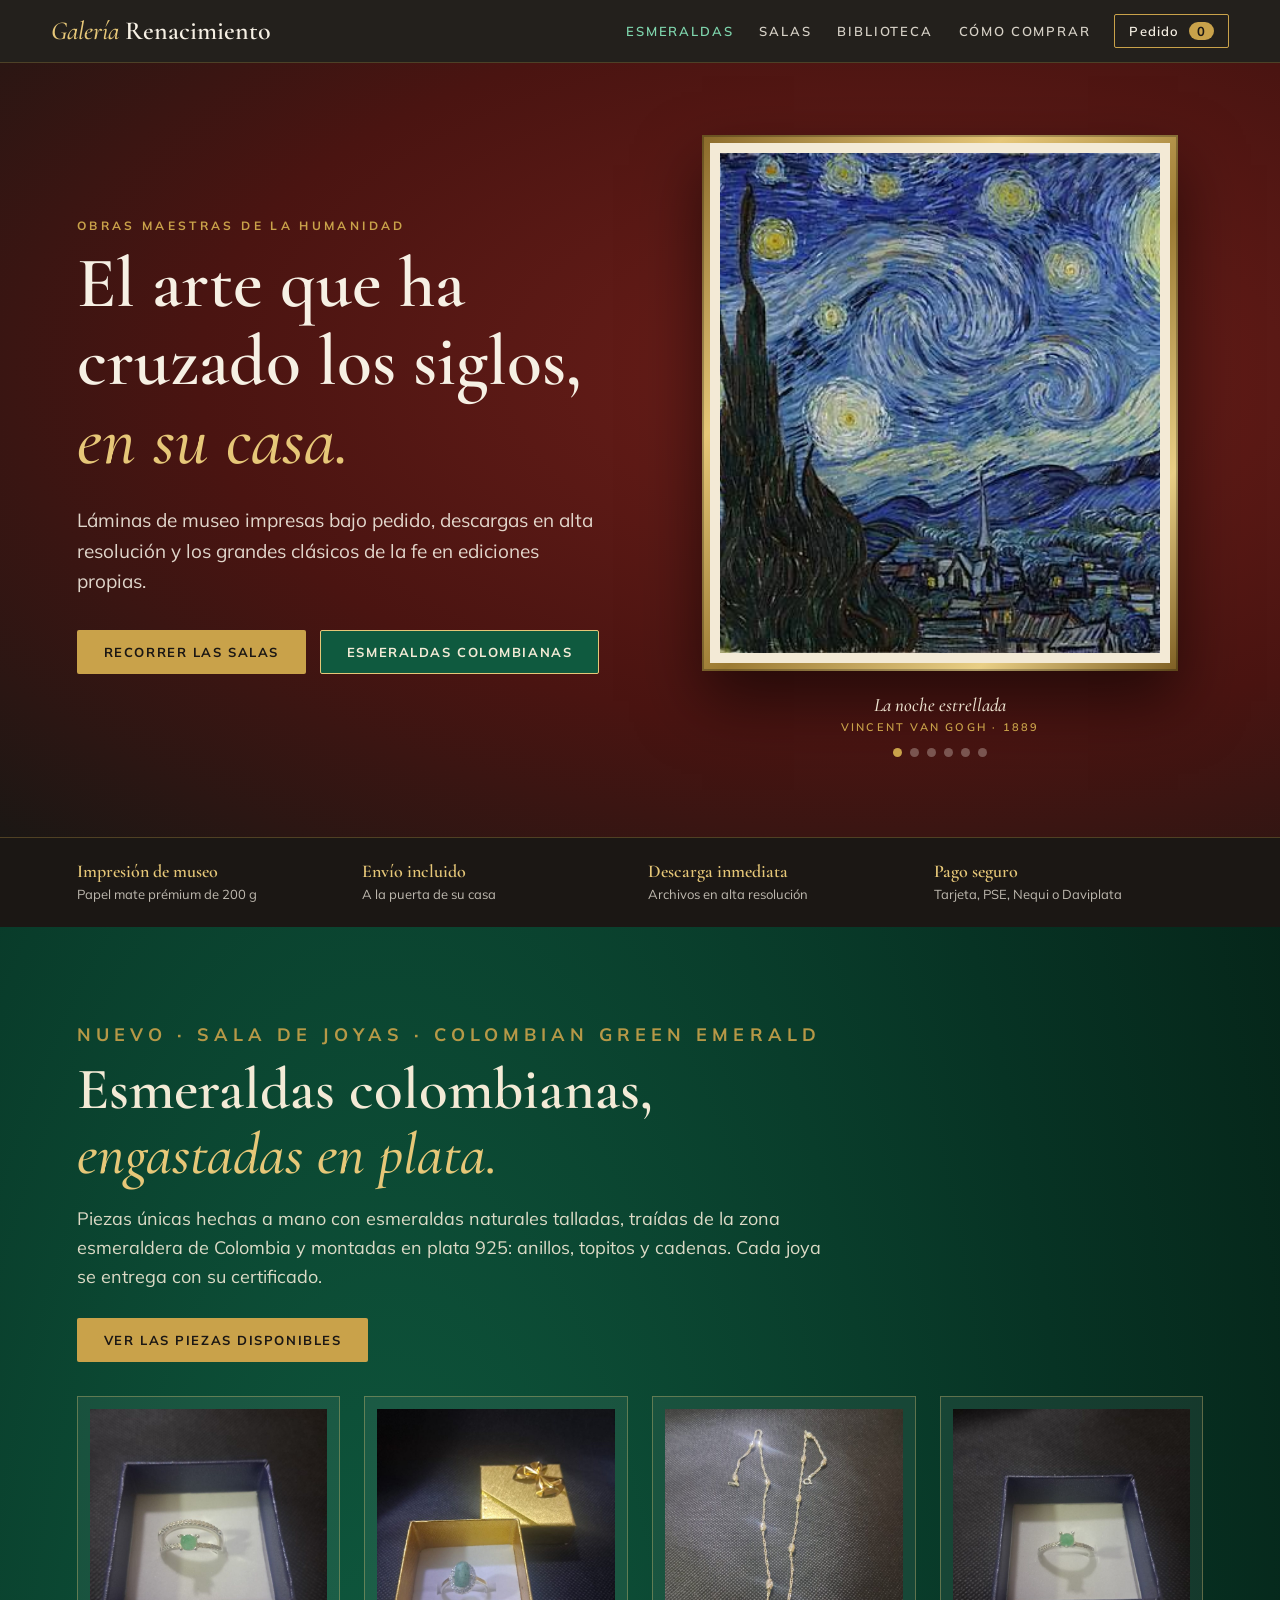
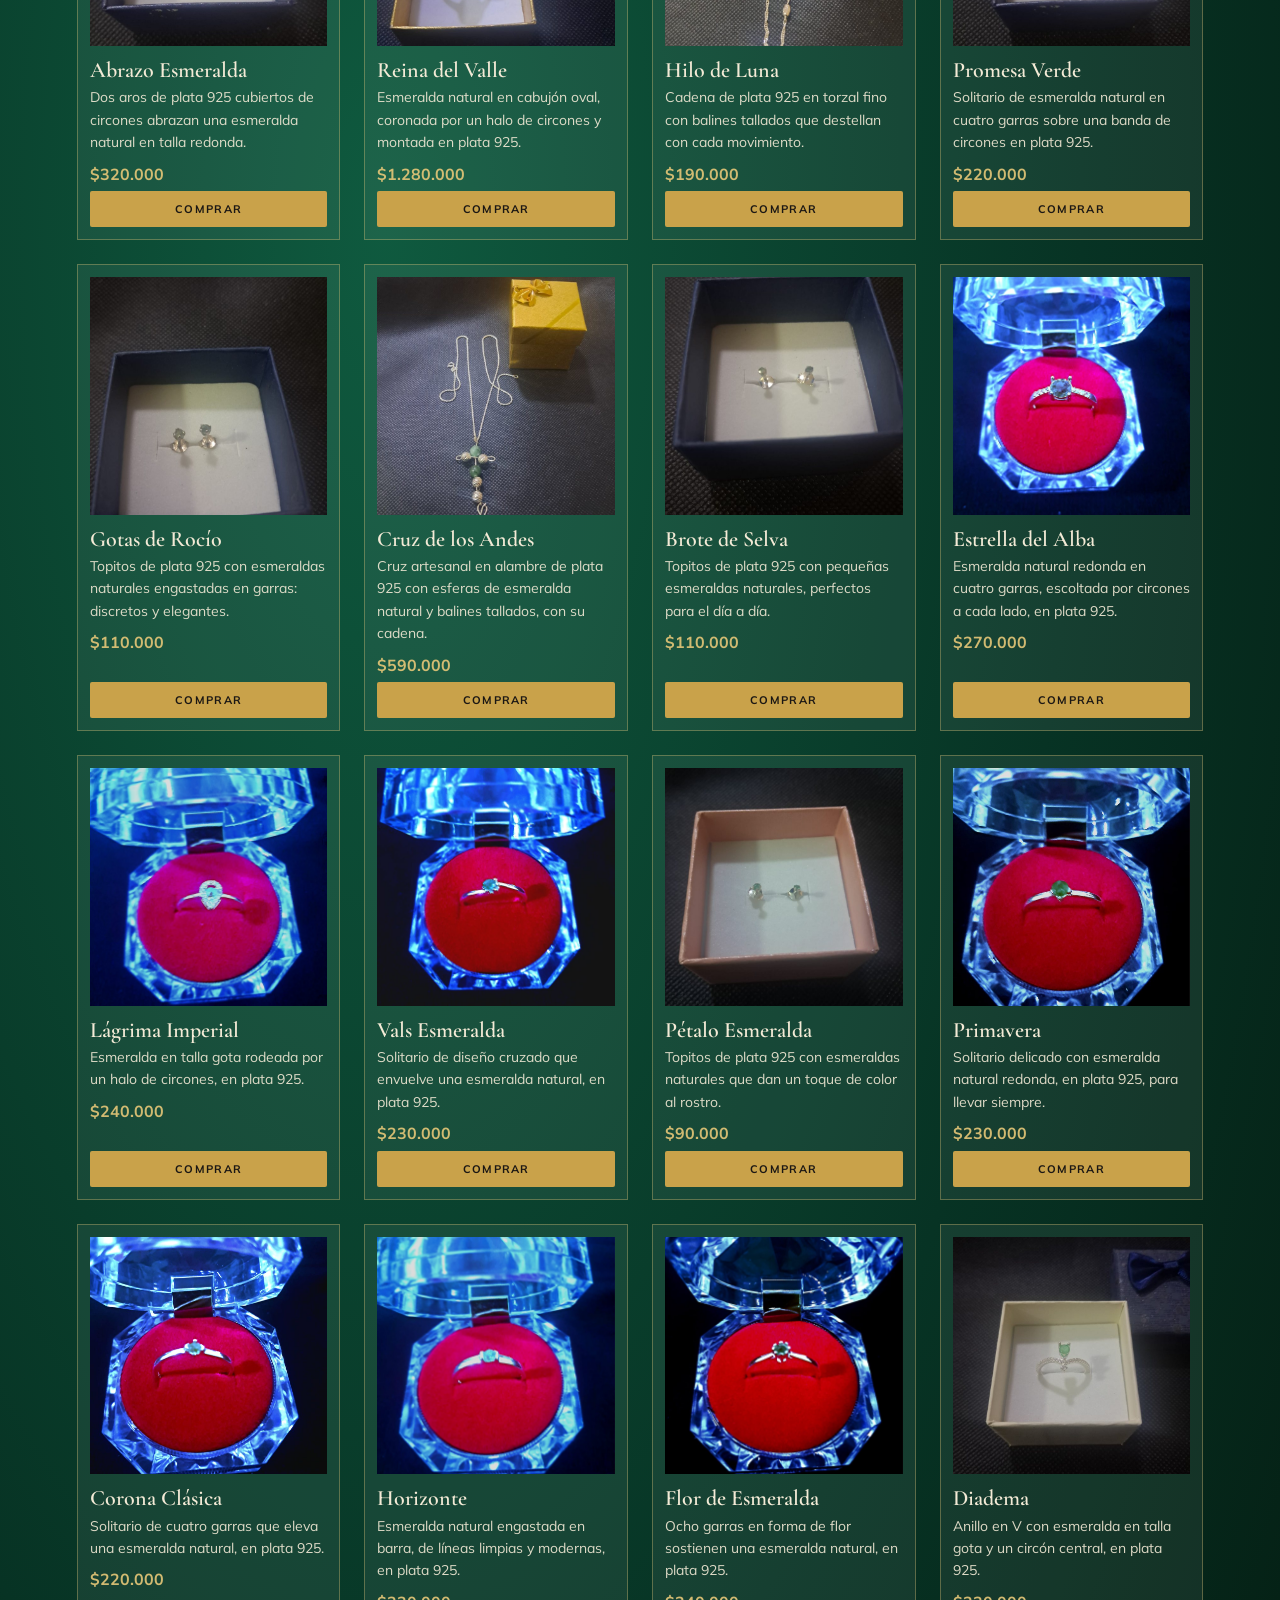
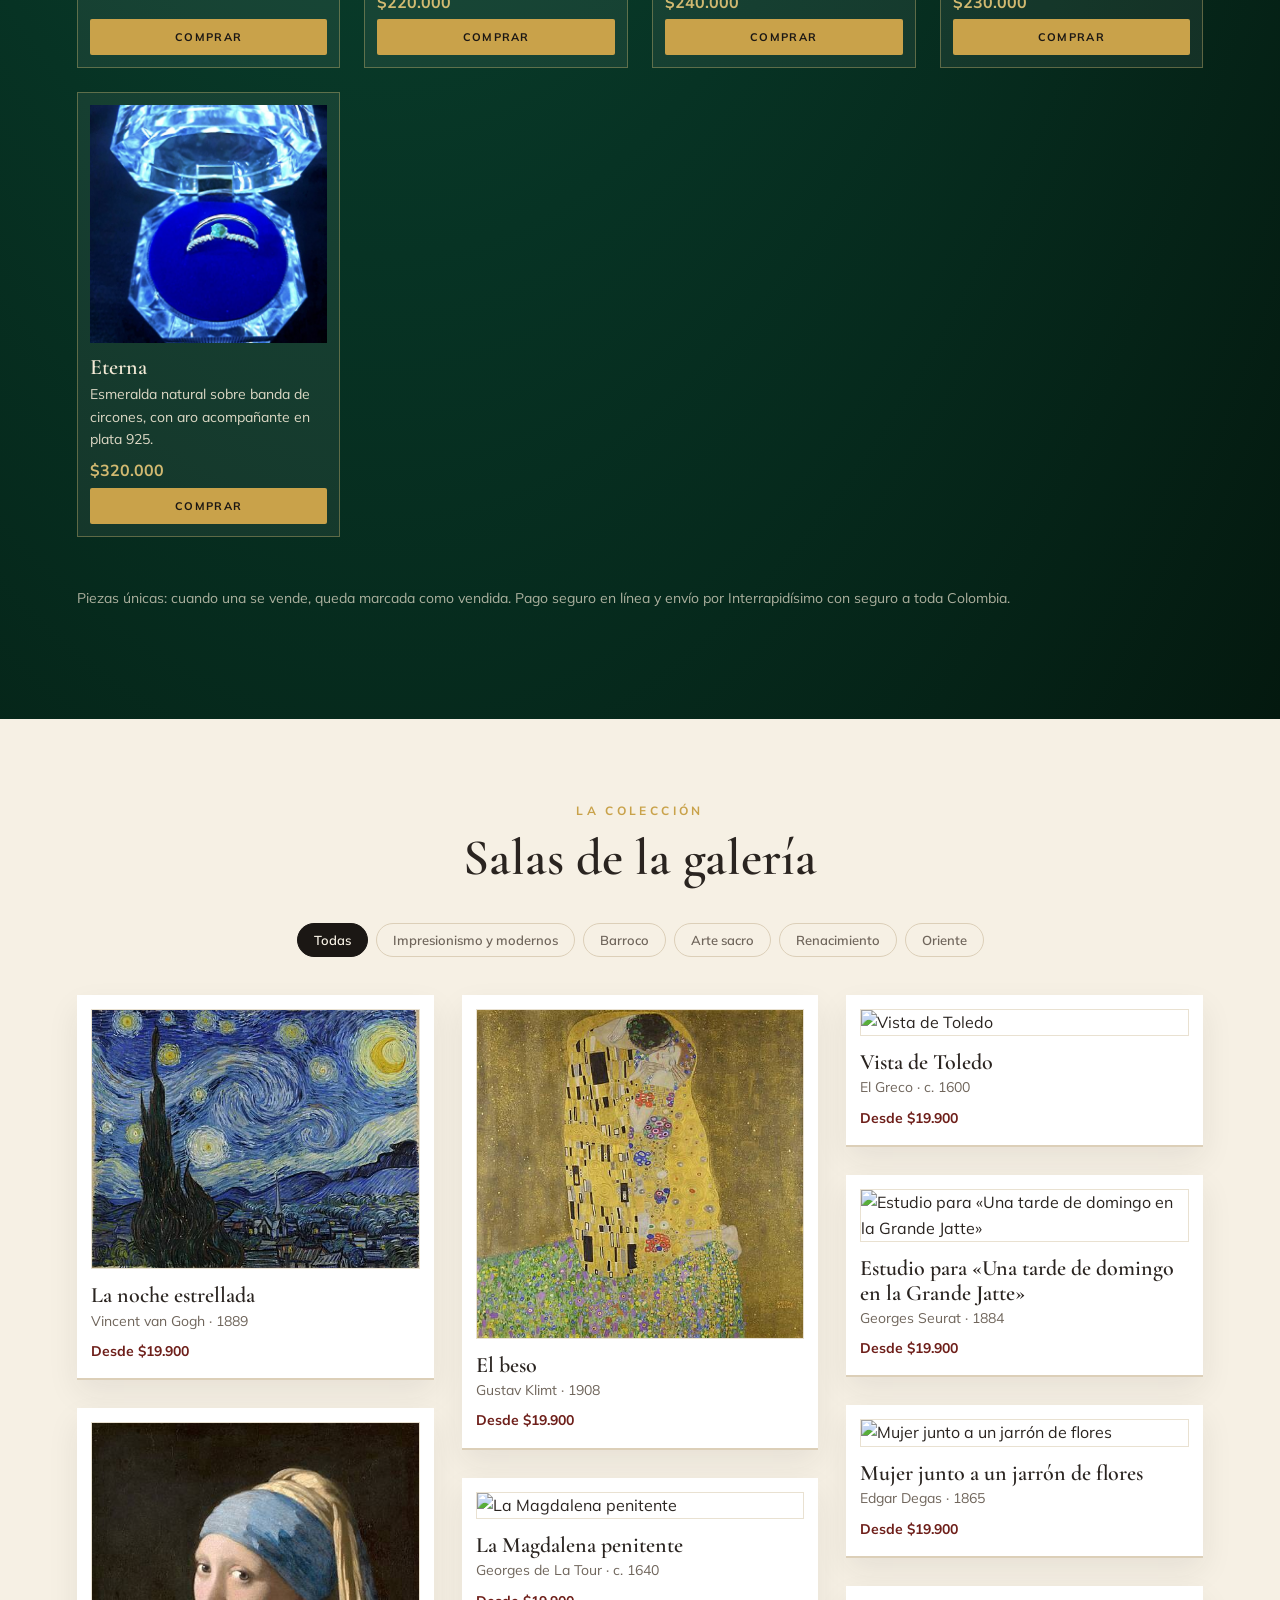
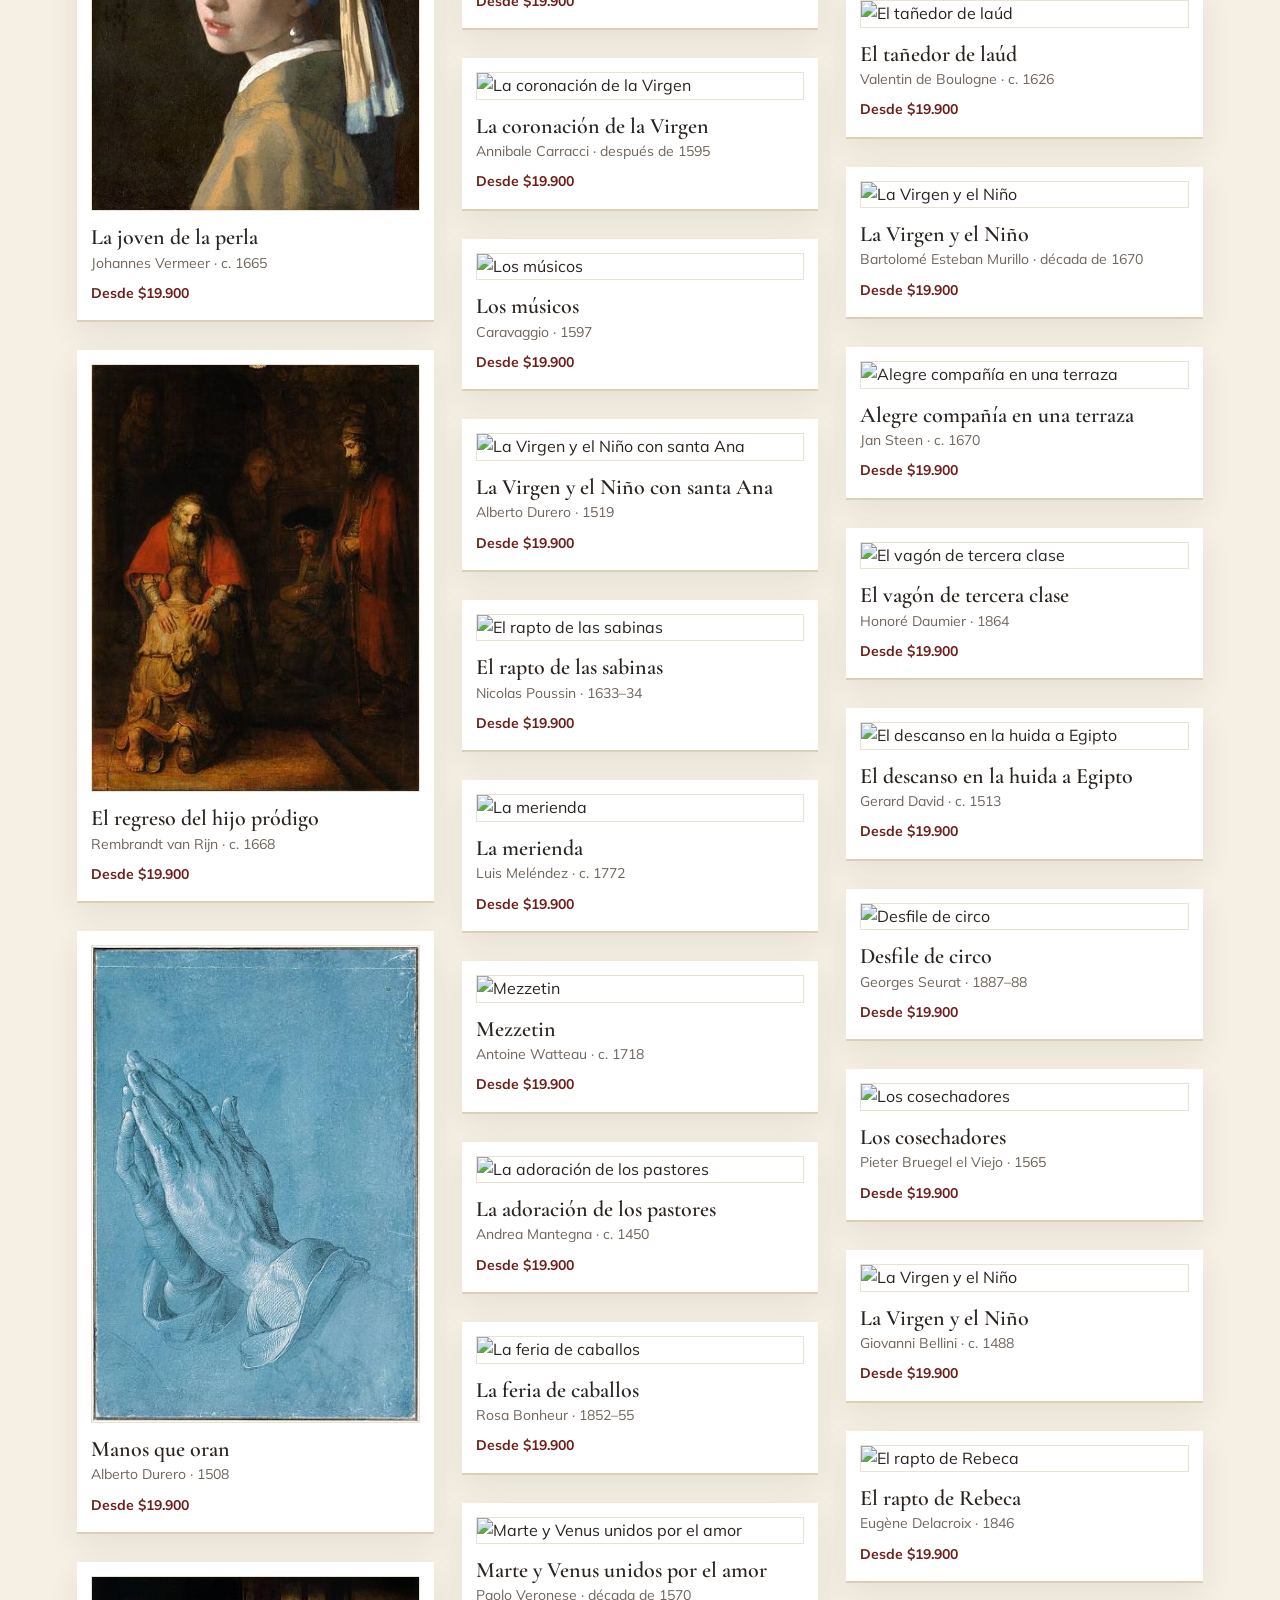
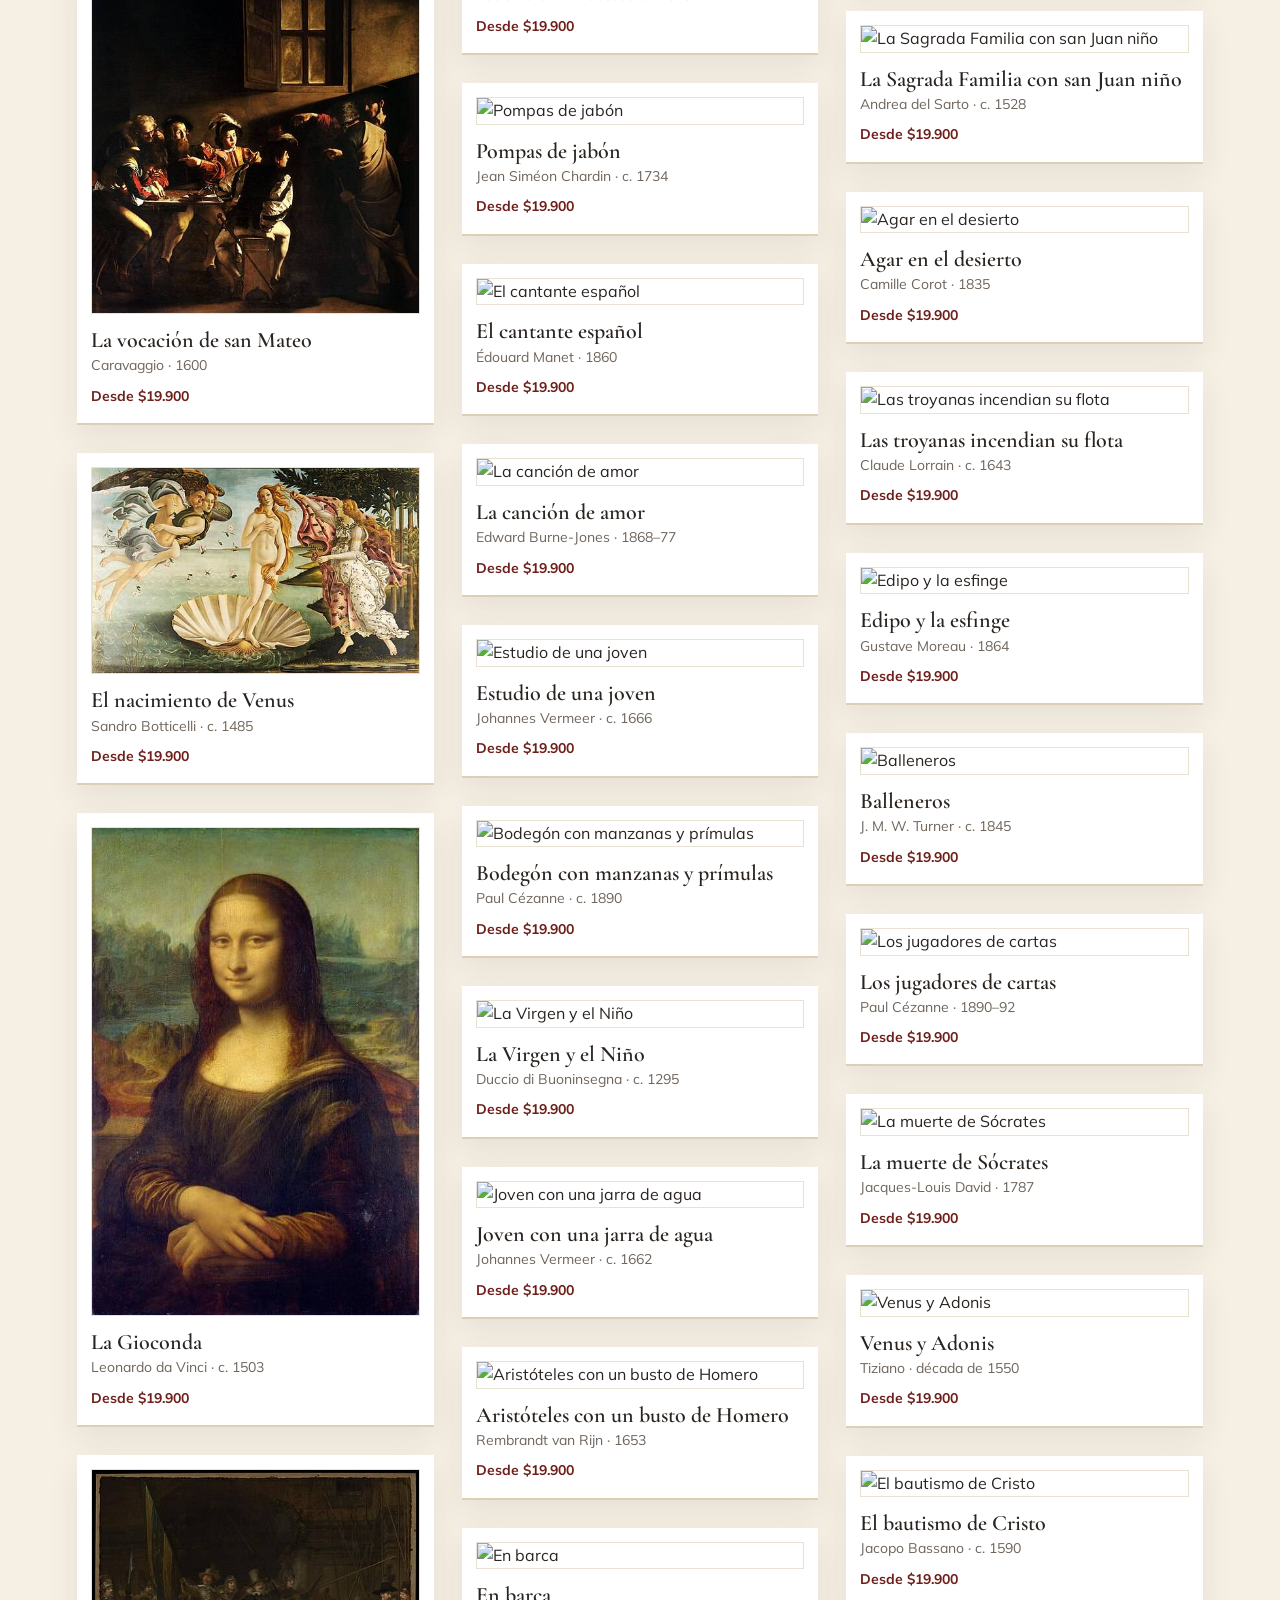
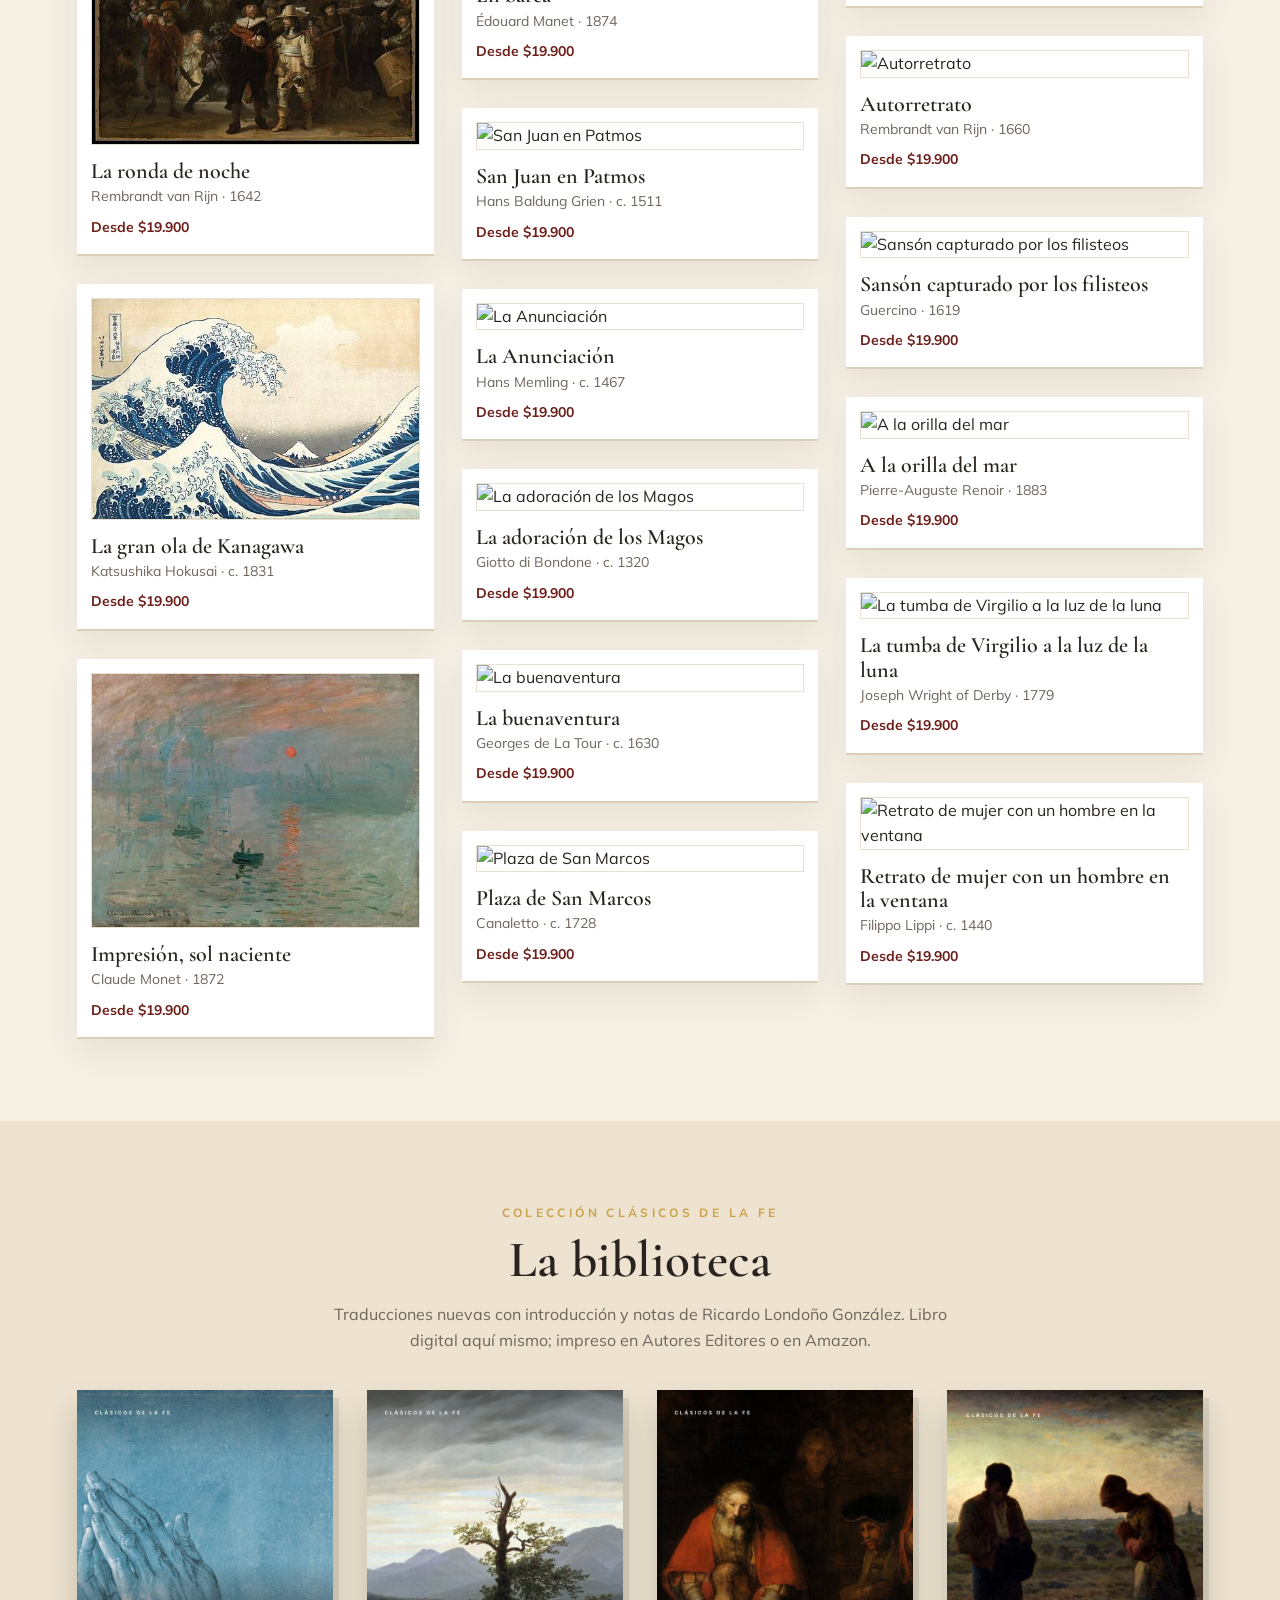
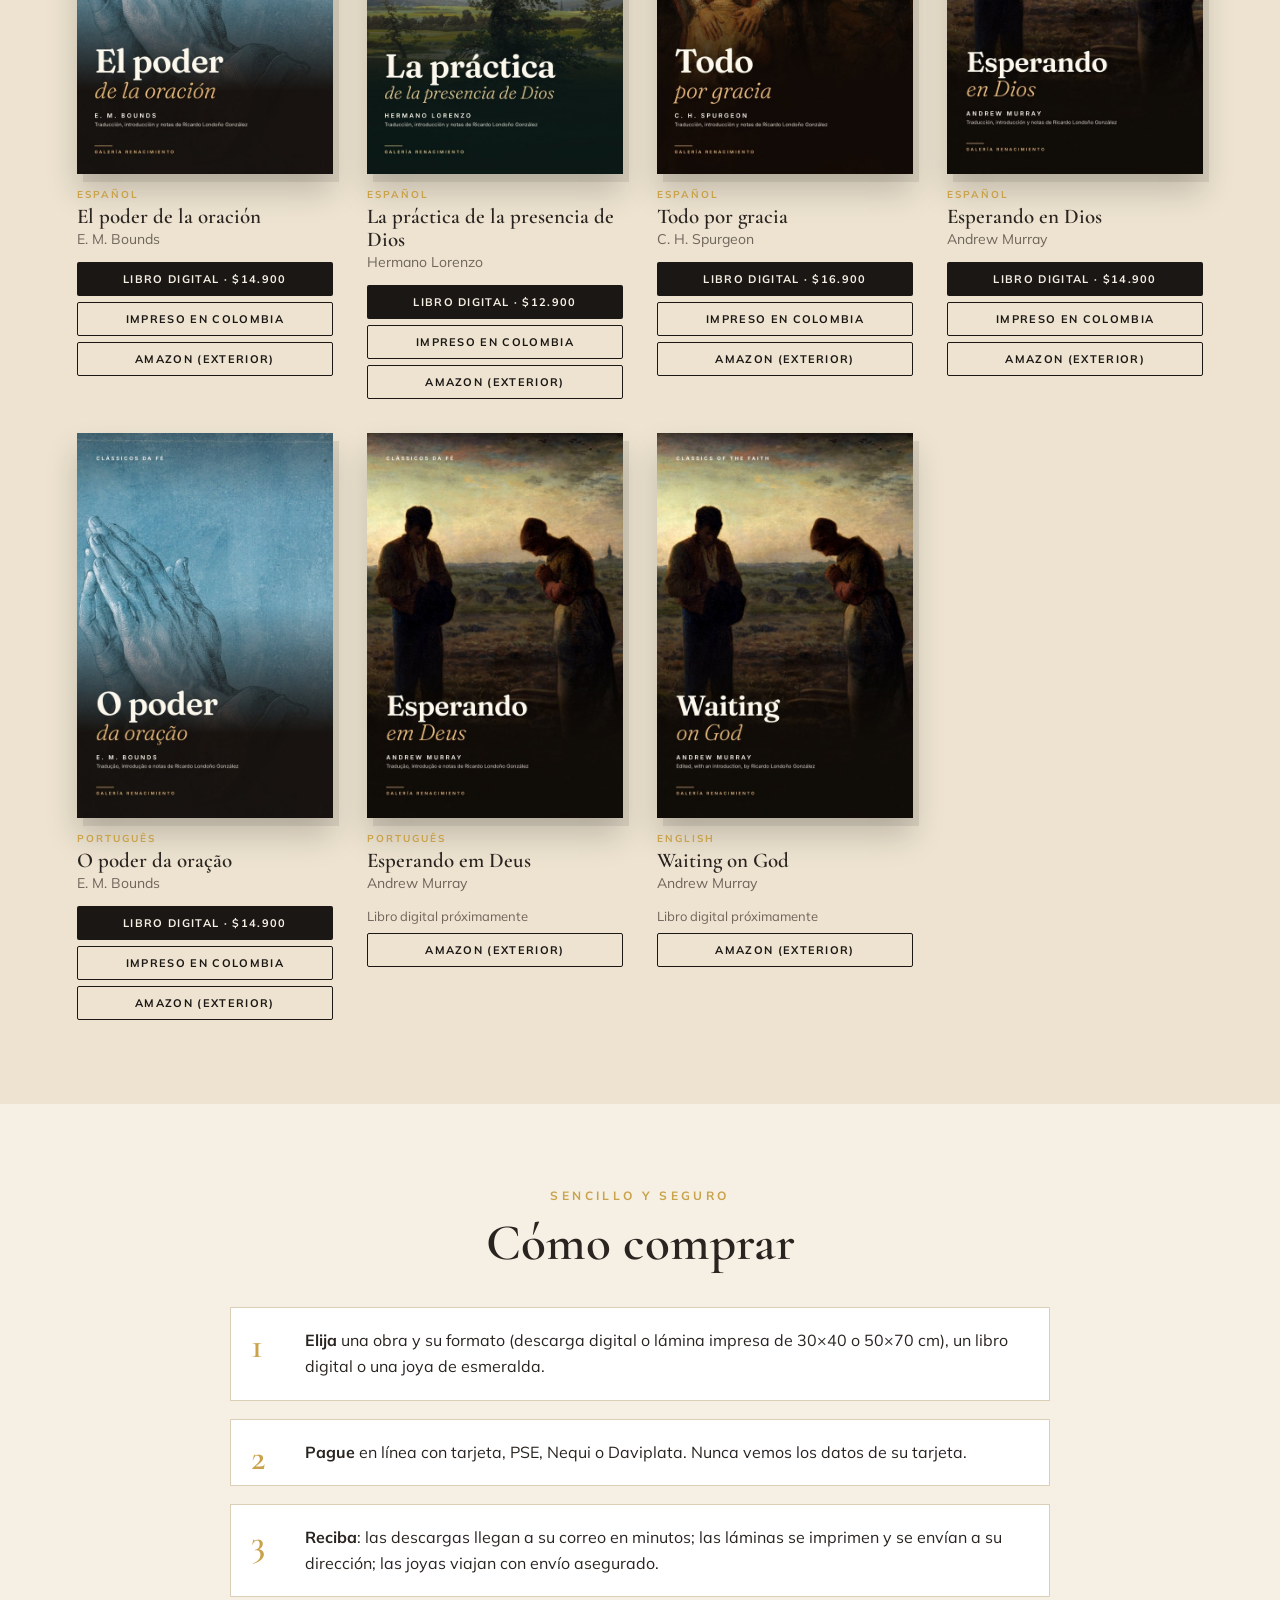
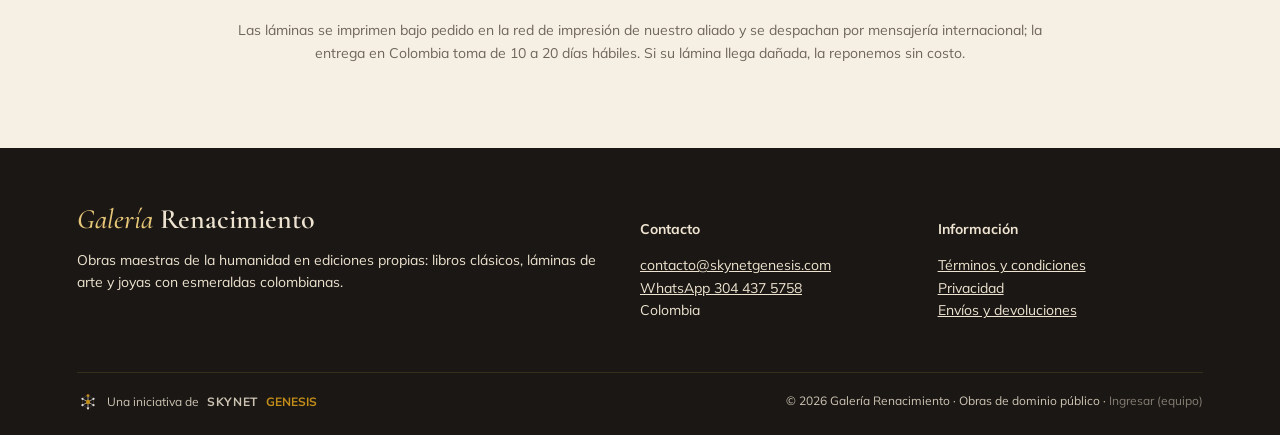
==== index.html @ 1b900cce "Joyas: compra en línea, datos de envío Interrapidísimo" ====
<!doctype html>
<html lang="es">
<head>
<meta charset="utf-8">
<meta name="viewport" content="width=device-width,initial-scale=1">
<title>Galería Renacimiento · Arte y libros clásicos</title>
<meta name="description" content="Obras maestras de la humanidad en ediciones propias: láminas de arte impresas, descargas en alta resolución y clásicos de la fe traducidos con introducción y notas.">
<meta property="og:title" content="Galería Renacimiento">
<meta property="og:description" content="Láminas de arte, descargas en alta resolución y clásicos de la fe.">
<meta property="og:image" content="https://galeriarenacimiento.com/img/noche.jpg">
<link rel="icon" href="favicon.svg" type="image/svg+xml">
<link rel="preconnect" href="https://fonts.googleapis.com">
<link rel="preconnect" href="https://fonts.gstatic.com" crossorigin>
<link rel="stylesheet" href="https://fonts.googleapis.com/css2?family=Cormorant+Garamond:ital,wght@0,500;0,600;0,700;1,500&family=Mulish:wght@400;500;600;700&display=swap">
<link rel="stylesheet" href="estilo.css?v=3">
</head>
<body>
<header class="barra">
  <a class="marca" href="#inicio"><span class="m1">Galería</span> <span class="m2">Renacimiento</span></a>
  <nav class="menu">
    <a href="#joyas" class="dest">Esmeraldas</a><a href="#salas">Salas</a><a href="#biblioteca">Biblioteca</a><a href="#como">Cómo comprar</a>
  </nav>
  <button class="bolsa" id="btnBolsa" aria-label="Ver su pedido">Pedido <b id="nBolsa">0</b></button>
</header>

<main>
<section class="hero" id="inicio">
  <div class="hero-txt">
    <p class="sobre">Obras maestras de la humanidad</p>
    <h1>El arte que ha cruzado los siglos,<br><em>en su casa.</em></h1>
    <p class="lead">Láminas de museo impresas bajo pedido, descargas en alta resolución y los grandes clásicos de la fe en ediciones propias.</p>
    <div class="cta"><a class="btn oro" href="#salas">Recorrer las salas</a><a class="btn esm" href="#joyas">Esmeraldas colombianas</a></div>
  </div>
  <div class="hero-marco">
    <div class="marco"><img id="heroImg" alt=""></div>
    <p class="cartela" id="heroCartela"></p>
    <div class="puntos" id="heroPuntos"></div>
  </div>
</section>

<section class="franja">
  <div><b>Impresión de museo</b><span>Papel mate prémium de 200 g</span></div>
  <div><b>Envío incluido</b><span>A la puerta de su casa</span></div>
  <div><b>Descarga inmediata</b><span>Archivos en alta resolución</span></div>
  <div><b>Pago seguro</b><span>Tarjeta, PSE, Nequi o Daviplata</span></div>
</section>

<section class="joyas" id="joyas">
  <div class="joyas-in">
    <p class="sobre">Nuevo · Sala de joyas · Colombian Green Emerald</p>
    <h2>Esmeraldas colombianas,<br><em>engastadas en plata.</em></h2>
    <p>Piezas únicas hechas a mano con esmeraldas naturales talladas, traídas de la zona esmeraldera de Colombia y montadas en plata 925: anillos, topitos y cadenas. Cada joya se entrega con su certificado.</p>
    <div class="cta"><a class="btn oro" href="#vitrina">Ver las piezas disponibles</a></div>
  </div>
  <div class="vitrina" id="vitrina"></div>
  <p class="aviso-j" id="joyasAviso">Piezas disponibles ahora: pregunte por WhatsApp y le enviamos fotos y precios de cada joya.</p>
</section>

<section class="salas" id="salas">
  <div class="tit"><p class="sobre">La colección</p><h2>Salas de la galería</h2></div>
  <div class="filtros" id="filtros"></div>
  <div class="muro" id="muro"></div>
</section>

<section class="biblio" id="biblioteca">
  <div class="tit"><p class="sobre">Colección Clásicos de la Fe</p><h2>La biblioteca</h2>
  <p class="sub">Traducciones nuevas con introducción y notas de Ricardo Londoño González. Libro digital aquí mismo; impreso en Autores Editores o en Amazon.</p></div>
  <div class="estante" id="estante"></div>
</section>



<section class="como" id="como">
  <div class="tit"><p class="sobre">Sencillo y seguro</p><h2>Cómo comprar</h2></div>
  <ol class="pasos">
    <li><b>Elija</b> una obra y su formato (descarga digital o lámina impresa de 30×40 o 50×70 cm), un libro digital o una joya de esmeralda.</li>
    <li><b>Pague</b> en línea con tarjeta, PSE, Nequi o Daviplata. Nunca vemos los datos de su tarjeta.</li>
    <li><b>Reciba</b>: las descargas llegan a su correo en minutos; las láminas se imprimen y se envían a su dirección; las joyas viajan con envío asegurado.</li>
  </ol>
  <p class="nota">Las láminas se imprimen bajo pedido en la red de impresión de nuestro aliado y se despachan por mensajería internacional; la entrega en Colombia toma de 10 a 20 días hábiles. Si su lámina llega dañada, la reponemos sin costo.</p>
</section>
</main>

<footer class="pie">
  <div class="pie-a">
    <div><p class="marca"><span class="m1">Galería</span> <span class="m2">Renacimiento</span></p>
    <p>Obras maestras de la humanidad en ediciones propias: libros clásicos, láminas de arte y joyas con esmeraldas colombianas.</p></div>
    <div><p><b>Contacto</b></p><p><a href="mailto:contacto@skynetgenesis.com">contacto@skynetgenesis.com</a><br><a href="https://wa.me/573044375758" target="_blank" rel="noopener">WhatsApp 304 437 5758</a><br>Colombia</p></div>
    <div><p><b>Información</b></p><p><a href="#" data-legal="terminos">Términos y condiciones</a><br><a href="#" data-legal="privacidad">Privacidad</a><br><a href="#" data-legal="envios">Envíos y devoluciones</a></p></div>
  </div>
  <div class="pie-b">
    <span class="sg"><svg viewBox="0 0 200 200" width="22" height="22" aria-hidden="true"><g stroke="#FFFFFF" stroke-linecap="round"><polygon points="100,42 150.2,71 150.2,129 100,158 49.8,129 49.8,71" fill="none" stroke-opacity=".35" stroke-width="4"/><path d="M100 100L100 42M100 100L150.2 71M100 100L150.2 129M100 100L100 158M100 100L49.8 129M100 100L49.8 71" stroke-width="6"/></g><g fill="#FFFFFF"><circle cx="150.2" cy="71" r="10"/><circle cx="150.2" cy="129" r="10"/><circle cx="100" cy="158" r="10"/><circle cx="49.8" cy="129" r="10"/><circle cx="49.8" cy="71" r="10"/></g><circle cx="100" cy="42" r="13" fill="#E0A21A"/><circle cx="100" cy="100" r="20" fill="#E0A21A"/></svg> Una iniciativa de <b>SKYNET</b> <i>GENESIS</i></span>
    <span>© 2026 Galería Renacimiento · Obras de dominio público · <a href="admin/" class="equipo">Ingresar (equipo)</a></span>
  </div>
</footer>

<div class="velo" id="velo" hidden></div>
<div class="modal" id="modal" hidden role="dialog" aria-modal="true"></div>
<aside class="cajon" id="cajon" hidden aria-label="Su pedido"></aside>
<script src="app.js?v=3"></script>
</body>
</html>
---- estilo.css ----
[hidden]{display:none!important}
:root{--muro:#6E1F1A;--muro2:#4A1411;--carbon:#1B1714;--carbon2:#26201C;--marfil:#F6F0E4;--marfil2:#EDE3D0;--oro:#C9A24A;--oro2:#E6C778;--tinta:#2A2420;--suave:#6F655B;--borde:#DCCFB8}
*{box-sizing:border-box}html{scroll-behavior:smooth}
body{margin:0;background:var(--marfil);color:var(--tinta);font:16px/1.6 Mulish,system-ui,sans-serif}
img{max-width:100%;display:block}a{color:inherit}
h1,h2,h3,.marca{font-family:"Cormorant Garamond",Georgia,serif;font-weight:600;line-height:1.1;margin:0}
.sobre{font:700 12px Mulish;letter-spacing:.28em;text-transform:uppercase;color:var(--oro);margin:0 0 12px}
.btn{display:inline-block;padding:13px 26px;border-radius:2px;font:700 13px Mulish;letter-spacing:.12em;text-transform:uppercase;text-decoration:none;cursor:pointer;border:1px solid transparent;transition:.2s}
.btn.oro{background:var(--oro);color:var(--carbon)}.btn.oro:hover{background:var(--oro2)}
.btn.linea{border-color:var(--oro);color:var(--marfil)}.btn.linea:hover{background:rgba(201,162,74,.15)}
.btn.oscuro{background:var(--carbon);color:var(--marfil)}.btn.oscuro:hover{background:#000}
.btn[disabled]{opacity:.45;cursor:not-allowed}
/* barra */
.barra{position:sticky;top:0;z-index:20;display:flex;align-items:center;gap:24px;padding:14px max(16px,4vw);background:rgba(27,23,20,.96);backdrop-filter:blur(6px);color:var(--marfil);border-bottom:1px solid rgba(201,162,74,.25)}
.marca{text-decoration:none;font-size:26px;white-space:nowrap}.m1{font-style:italic;font-weight:500;color:var(--oro2)}.m2{color:inherit}
.menu{display:flex;gap:26px;margin-left:auto}.menu a{text-decoration:none;font:600 13px Mulish;letter-spacing:.14em;text-transform:uppercase;opacity:.85}.menu a:hover{opacity:1;color:var(--oro2)}
.bolsa{background:none;border:1px solid var(--oro);color:var(--marfil);padding:8px 14px;font:600 13px Mulish;letter-spacing:.08em;cursor:pointer;border-radius:2px}.bolsa b{background:var(--oro);color:var(--carbon);border-radius:20px;padding:1px 8px;margin-left:6px}
@media(max-width:760px){.menu{display:none}.bolsa{margin-left:auto}.marca{font-size:22px}}
/* hero */
.hero{display:grid;grid-template-columns:1.05fr 1fr;gap:48px;align-items:center;padding:72px max(16px,6vw) 80px;background:radial-gradient(ellipse at 70% 40%,var(--muro) 0%,var(--muro2) 55%,var(--carbon) 100%);color:var(--marfil);min-height:82vh}
.hero h1{font-size:clamp(40px,5.6vw,74px)}.hero h1 em{color:var(--oro2);font-weight:500}
.lead{font-size:19px;max-width:520px;opacity:.88;margin:24px 0 34px}.cta{display:flex;gap:14px;flex-wrap:wrap}
.hero-marco{display:flex;flex-direction:column;align-items:center}
.marco{padding:18px;background:linear-gradient(135deg,#8a6a2a,#e6c778 30%,#9b7a33 55%,#e9cf86 80%,#7d5e22);box-shadow:0 30px 60px rgba(0,0,0,.55),inset 0 0 0 2px rgba(0,0,0,.25)}
.marco img{width:min(440px,78vw);height:min(500px,62vh);object-fit:cover;outline:10px solid #f3ead6;transition:opacity .8s}
.cartela{margin:22px 0 0;font:italic 500 19px "Cormorant Garamond",serif;text-align:center;color:var(--marfil2)}.cartela small{display:block;font:600 11px Mulish;letter-spacing:.2em;text-transform:uppercase;color:var(--oro);margin-top:4px;font-style:normal}
.puntos{display:flex;gap:8px;margin-top:14px}.puntos button{width:9px;height:9px;border-radius:50%;border:0;background:rgba(246,240,228,.3);cursor:pointer;padding:0}.puntos button.on{background:var(--oro)}
@media(max-width:900px){.hero{grid-template-columns:1fr;padding-top:40px;text-align:center}.lead{margin-inline:auto}.cta{justify-content:center}}
.franja{display:grid;grid-template-columns:repeat(4,1fr);background:var(--carbon);color:var(--marfil);padding:22px max(16px,6vw);gap:16px;border-top:1px solid rgba(201,162,74,.3)}
.franja div{display:flex;flex-direction:column;gap:2px;font-size:13px}.franja b{font:600 18px "Cormorant Garamond",serif;color:var(--oro2)}.franja span{opacity:.75}
@media(max-width:760px){.franja{grid-template-columns:1fr 1fr}}
/* secciones */
.tit{text-align:center;margin-bottom:36px}.tit h2{font-size:clamp(34px,4vw,52px)}.sub{max-width:640px;margin:14px auto 0;color:var(--suave)}
.salas,.biblio,.como{padding:84px max(16px,6vw)}
.filtros{display:flex;flex-wrap:wrap;gap:8px;justify-content:center;margin-bottom:38px}
.filtros button{background:none;border:1px solid var(--borde);padding:8px 16px;font:600 13px Mulish;cursor:pointer;border-radius:30px;color:var(--suave)}.filtros button.on{background:var(--carbon);color:var(--marfil);border-color:var(--carbon)}
.muro{columns:3 280px;column-gap:28px}
.obra{break-inside:avoid;margin:0 0 30px;cursor:pointer;background:#fff;padding:14px 14px 16px;box-shadow:0 2px 0 var(--borde),0 14px 30px rgba(42,36,32,.08);transition:transform .25s,box-shadow .25s}
.obra:hover{transform:translateY(-4px);box-shadow:0 2px 0 var(--borde),0 22px 40px rgba(42,36,32,.16)}
.obra img{width:100%;border:1px solid #e9e1d1}.obra h3{font-size:22px;margin-top:14px}.obra p{margin:2px 0 0;font-size:14px;color:var(--suave)}.obra .desde{margin-top:8px;font-weight:700;color:var(--muro);font-size:14px}
.biblio{background:var(--marfil2)}
.estante{display:grid;grid-template-columns:repeat(auto-fill,minmax(210px,1fr));gap:34px}
.libro{display:flex;flex-direction:column}.libro img{aspect-ratio:2/3;object-fit:cover;box-shadow:6px 8px 0 rgba(0,0,0,.08),0 18px 30px rgba(0,0,0,.18);cursor:pointer}
.libro h3{font-size:21px;margin-top:16px}.libro .au{font-size:14px;color:var(--suave)}.libro .id{font:700 10px Mulish;letter-spacing:.2em;text-transform:uppercase;color:var(--oro)}
.libro .acc{display:flex;flex-direction:column;gap:6px;margin-top:12px}.libro .acc .btn{padding:9px 12px;font-size:11px;text-align:center}
.btn.claro{border-color:var(--carbon);color:var(--carbon);background:transparent}.btn.claro:hover{background:var(--carbon);color:var(--marfil)}
.pasos{max-width:820px;margin:0 auto;padding:0;list-style:none;counter-reset:p;display:grid;gap:18px}
.pasos li{counter-increment:p;background:#fff;padding:20px 22px 20px 74px;position:relative;border:1px solid var(--borde)}
.pasos li::before{content:counter(p);position:absolute;left:20px;top:16px;font:600 36px "Cormorant Garamond",serif;color:var(--oro)}
.nota{max-width:820px;margin:22px auto 0;font-size:14px;color:var(--suave);text-align:center}
/* pie */
.pie{background:var(--carbon);color:var(--marfil2);padding:56px max(16px,6vw) 22px;font-size:14px}
.pie-a{display:grid;grid-template-columns:2fr 1fr 1fr;gap:32px}.pie .marca{font-size:28px;margin-bottom:10px}.pie a{color:var(--marfil2)}
.pie-b{display:flex;justify-content:space-between;flex-wrap:wrap;gap:12px;border-top:1px solid rgba(201,162,74,.2);margin-top:36px;padding-top:18px;font-size:12px;opacity:.85}
.sg{display:inline-flex;align-items:center;gap:8px}.sg b{font-family:"Barlow Condensed",Mulish;letter-spacing:.06em}.sg i{font-style:normal;color:#E0A21A;font-weight:700}
.equipo{opacity:.6;text-decoration:none}
@media(max-width:760px){.pie-a{grid-template-columns:1fr}}
/* modal y cajón */
.velo{position:fixed;inset:0;background:rgba(20,16,14,.7);z-index:40}
.modal{position:fixed;z-index:50;inset:5vh max(12px,8vw);background:var(--marfil);overflow:auto;display:grid;grid-template-columns:1.1fr 1fr;box-shadow:0 30px 80px rgba(0,0,0,.5)}
.modal .izq{background:radial-gradient(circle,var(--muro),var(--muro2));display:flex;align-items:center;justify-content:center;padding:40px}
.modal .izq img{max-height:72vh;border:12px solid #f3ead6;outline:8px solid var(--oro);box-shadow:0 20px 50px rgba(0,0,0,.5)}
.modal .der{padding:40px 36px;position:relative}.modal h2{font-size:38px}.modal .au{color:var(--suave);margin:6px 0 16px}
.cerrar{position:absolute;top:12px;right:14px;background:none;border:0;font-size:30px;cursor:pointer;color:var(--suave);line-height:1}
.opc{display:grid;gap:10px;margin:22px 0}
.opc label{display:flex;justify-content:space-between;align-items:center;border:1px solid var(--borde);background:#fff;padding:14px 16px;cursor:pointer}
.opc label:has(input:checked){border-color:var(--oro);box-shadow:0 0 0 2px var(--oro)}
.opc input{margin-right:10px;accent-color:var(--muro)}.opc small{display:block;color:var(--suave);font-size:12px}.opc b{white-space:nowrap}
@media(max-width:860px){.modal{grid-template-columns:1fr;inset:0}.modal .izq{padding:24px}.modal .izq img{max-height:44vh}}
.cajon{position:fixed;z-index:50;top:0;right:0;bottom:0;width:min(440px,100vw);background:var(--marfil);display:flex;flex-direction:column;box-shadow:-20px 0 60px rgba(0,0,0,.35)}
.cajon header{padding:22px 24px;border-bottom:1px solid var(--borde);position:relative}.cajon h2{font-size:30px}
.cajon .cuerpo{flex:1;overflow:auto;padding:16px 24px}.cajon footer{padding:18px 24px;border-top:1px solid var(--borde)}
.item{display:grid;grid-template-columns:56px 1fr auto;gap:12px;align-items:center;padding:10px 0;border-bottom:1px solid var(--borde)}.item img{width:56px;height:56px;object-fit:cover}
.item small{display:block;color:var(--suave)}.item button{background:none;border:0;color:var(--muro);cursor:pointer;font-size:12px}
.total{display:flex;justify-content:space-between;font:600 22px "Cormorant Garamond",serif;margin-bottom:14px}
.form{display:grid;gap:10px}.form input,.form select,.form textarea{width:100%;padding:11px 12px;border:1px solid var(--borde);background:#fff;font:15px Mulish}
.form .dos{display:grid;grid-template-columns:1fr 1fr;gap:10px}.aviso{font-size:13px;color:var(--suave)}.error{color:#a12a1f;font-size:14px}
.ok{background:#e9f3e6;border:1px solid #9cc49a;padding:14px;font-size:14px}
.legal{max-width:760px}.legal h3{font-size:24px;margin:18px 0 6px}

.joyas{background:radial-gradient(ellipse at 30% 30%,#0f5a3f 0%,#073324 55%,#04190f 100%);color:#f3ead6;padding:96px max(16px,6vw)}
.joyas-in{max-width:760px}.joyas h2{font-size:clamp(36px,4.6vw,60px)}.joyas h2 em{color:#e6c778;font-weight:500}
.joyas p{font-size:18px;opacity:.9}.joyas .cta{margin-top:26px}.aviso-j{font-size:14px!important;opacity:.7!important;margin-top:16px}
.form label{display:flex;gap:8px;align-items:flex-start}.form label input{width:auto;margin-top:4px}

.menu a.dest{color:#7fd6ad;opacity:1}
.btn.esm{background:#0f5a3f;color:#f3ead6;border-color:#e6c778}.btn.esm:hover{background:#13704f}
.joyas{display:grid;grid-template-columns:1fr;gap:34px}
.vitrina{display:grid;grid-template-columns:repeat(auto-fill,minmax(220px,1fr));gap:24px}
.joya{background:rgba(255,255,255,.06);border:1px solid rgba(230,199,120,.35);padding:12px;display:flex;flex-direction:column}
.joya img{aspect-ratio:1;object-fit:cover;width:100%}.joya h3{font-size:22px;margin-top:12px;color:#f3ead6}
.joya p{font-size:14px!important;margin:4px 0;display:-webkit-box;-webkit-line-clamp:4;-webkit-box-orient:vertical;overflow:hidden}.joya .pr{display:block}.joya .pr{color:#e6c778;font-weight:700;font-size:16px!important}
.joya .btn{margin-top:auto;text-align:center;padding:10px 12px;font-size:11px}
/* sala de joyas con venta en línea (v2) */
.joya-foto{position:relative;cursor:pointer;overflow:hidden}
.joya-foto img{transition:transform .4s}.joya-foto:hover img{transform:scale(1.04)}
.nfotos{position:absolute;right:8px;bottom:8px;background:rgba(4,25,15,.8);color:#e6c778;font:700 10px Mulish;letter-spacing:.12em;text-transform:uppercase;padding:4px 8px}
.sello{position:absolute;left:0;top:14px;background:#6E1F1A;color:#f3ead6;font:700 11px Mulish;letter-spacing:.18em;text-transform:uppercase;padding:6px 12px}
.joya.vendida img{filter:grayscale(.6) brightness(.8)}
.joya button.btn{margin-top:auto;padding:10px 12px;font-size:11px}
.joya-izq{flex-direction:column;gap:14px;background:radial-gradient(circle,#0f5a3f,#04190f)!important}
.miniaturas{display:flex;gap:8px;flex-wrap:wrap;justify-content:center}
.miniaturas button{padding:0;border:2px solid transparent;background:none;cursor:pointer;width:64px;height:64px}
.miniaturas button.on{border-color:#e6c778}.miniaturas img{width:100%;height:100%;object-fit:cover;border:0!important;outline:0!important;box-shadow:none!important;max-height:none!important}
.pr-grande{font:600 30px "Cormorant Garamond",serif;color:var(--muro);margin:18px 0}
.rueda{width:42px;height:42px;border:4px solid var(--marfil2);border-top-color:var(--oro);border-radius:50%;animation:gira 1s linear infinite;margin:18px 0}
@keyframes gira{to{transform:rotate(360deg)}}
.descargas{padding-left:20px}.descargas li{margin:8px 0}.descargas a{color:var(--muro);font-weight:700}
.cajon .ok{margin-top:12px}
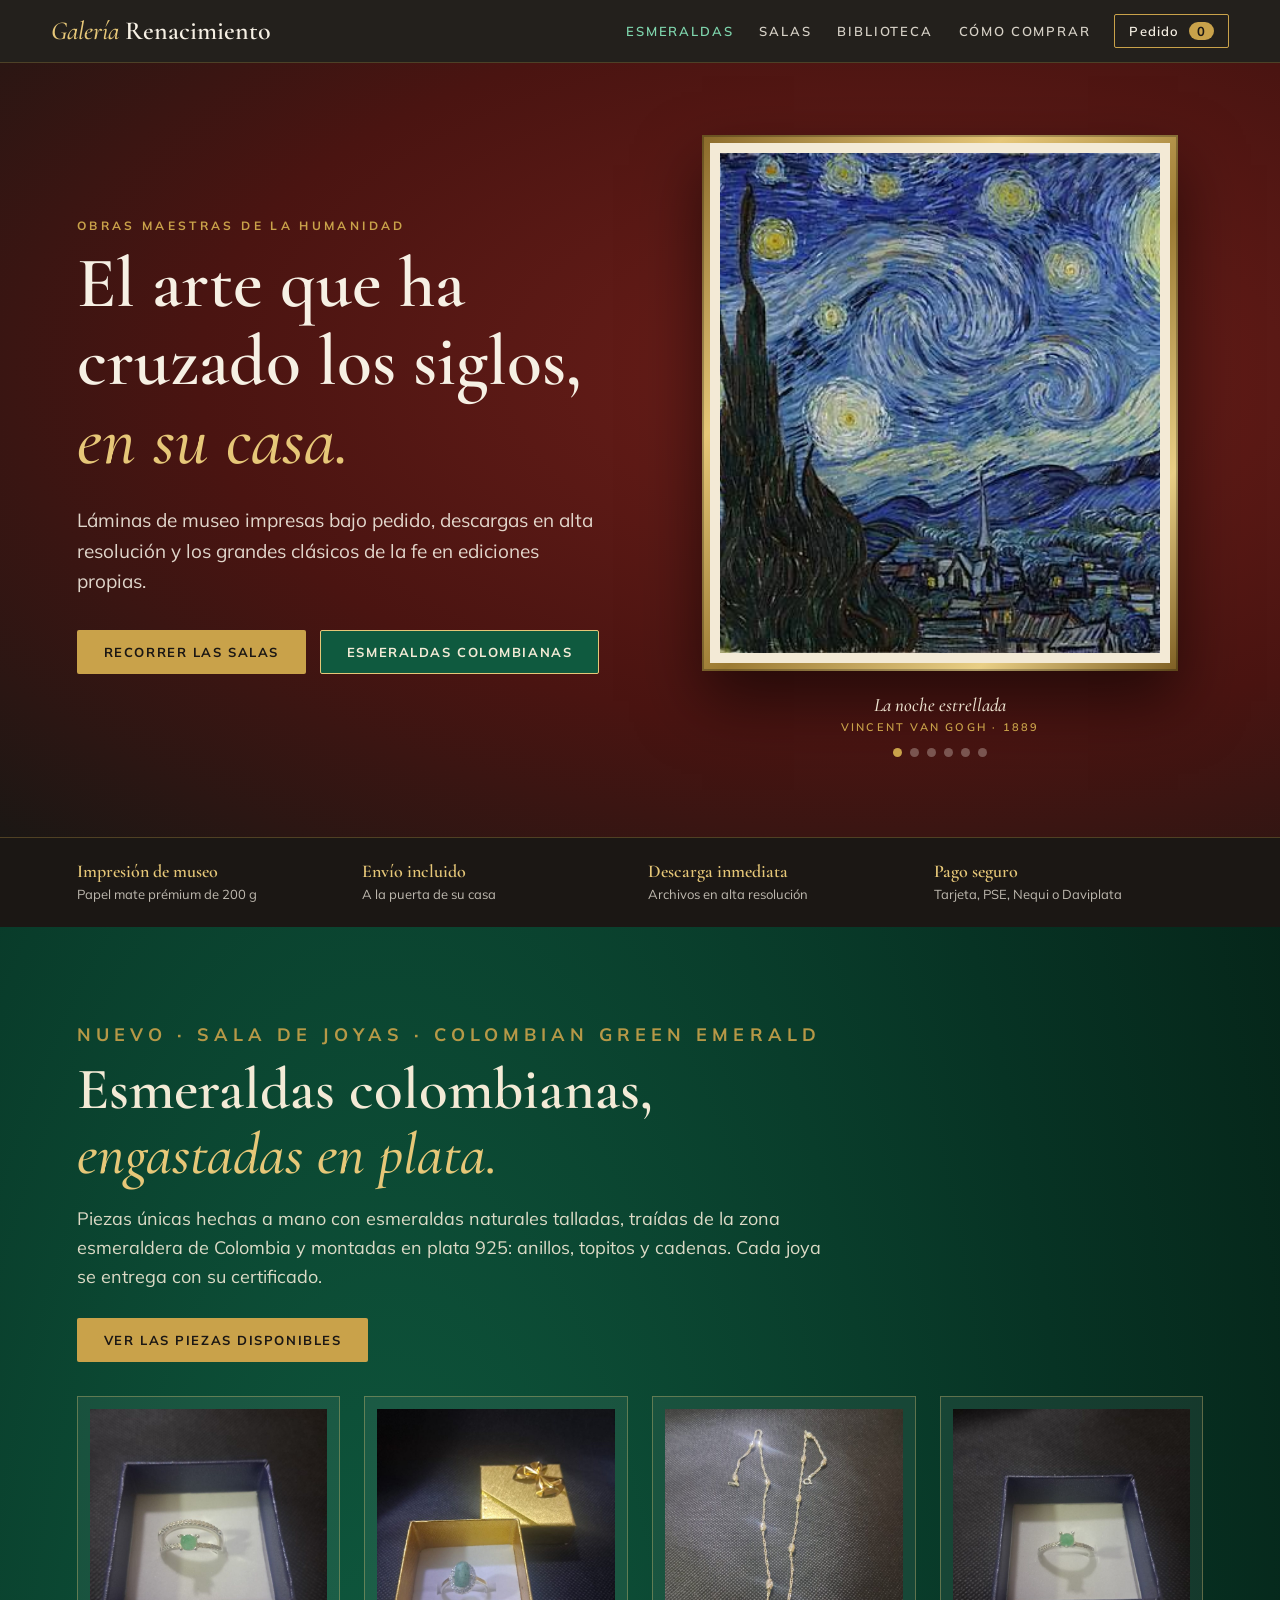
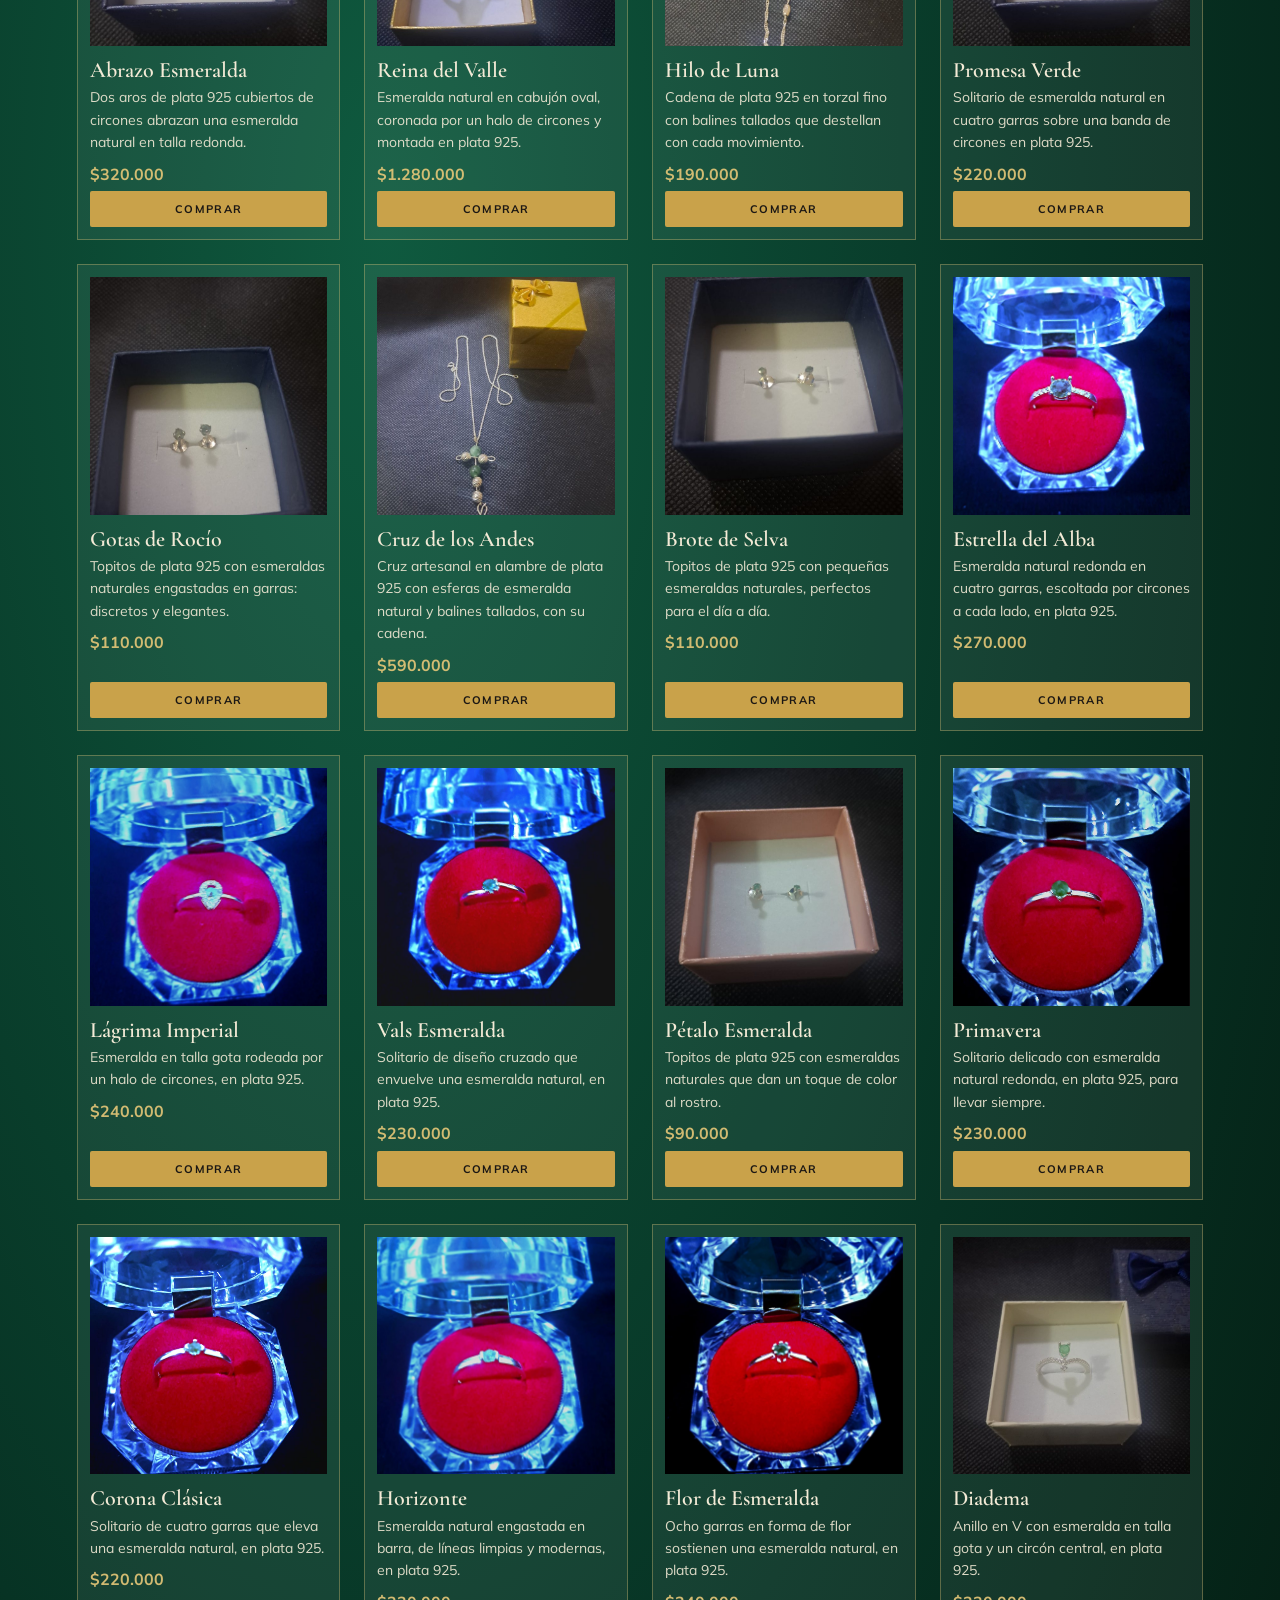
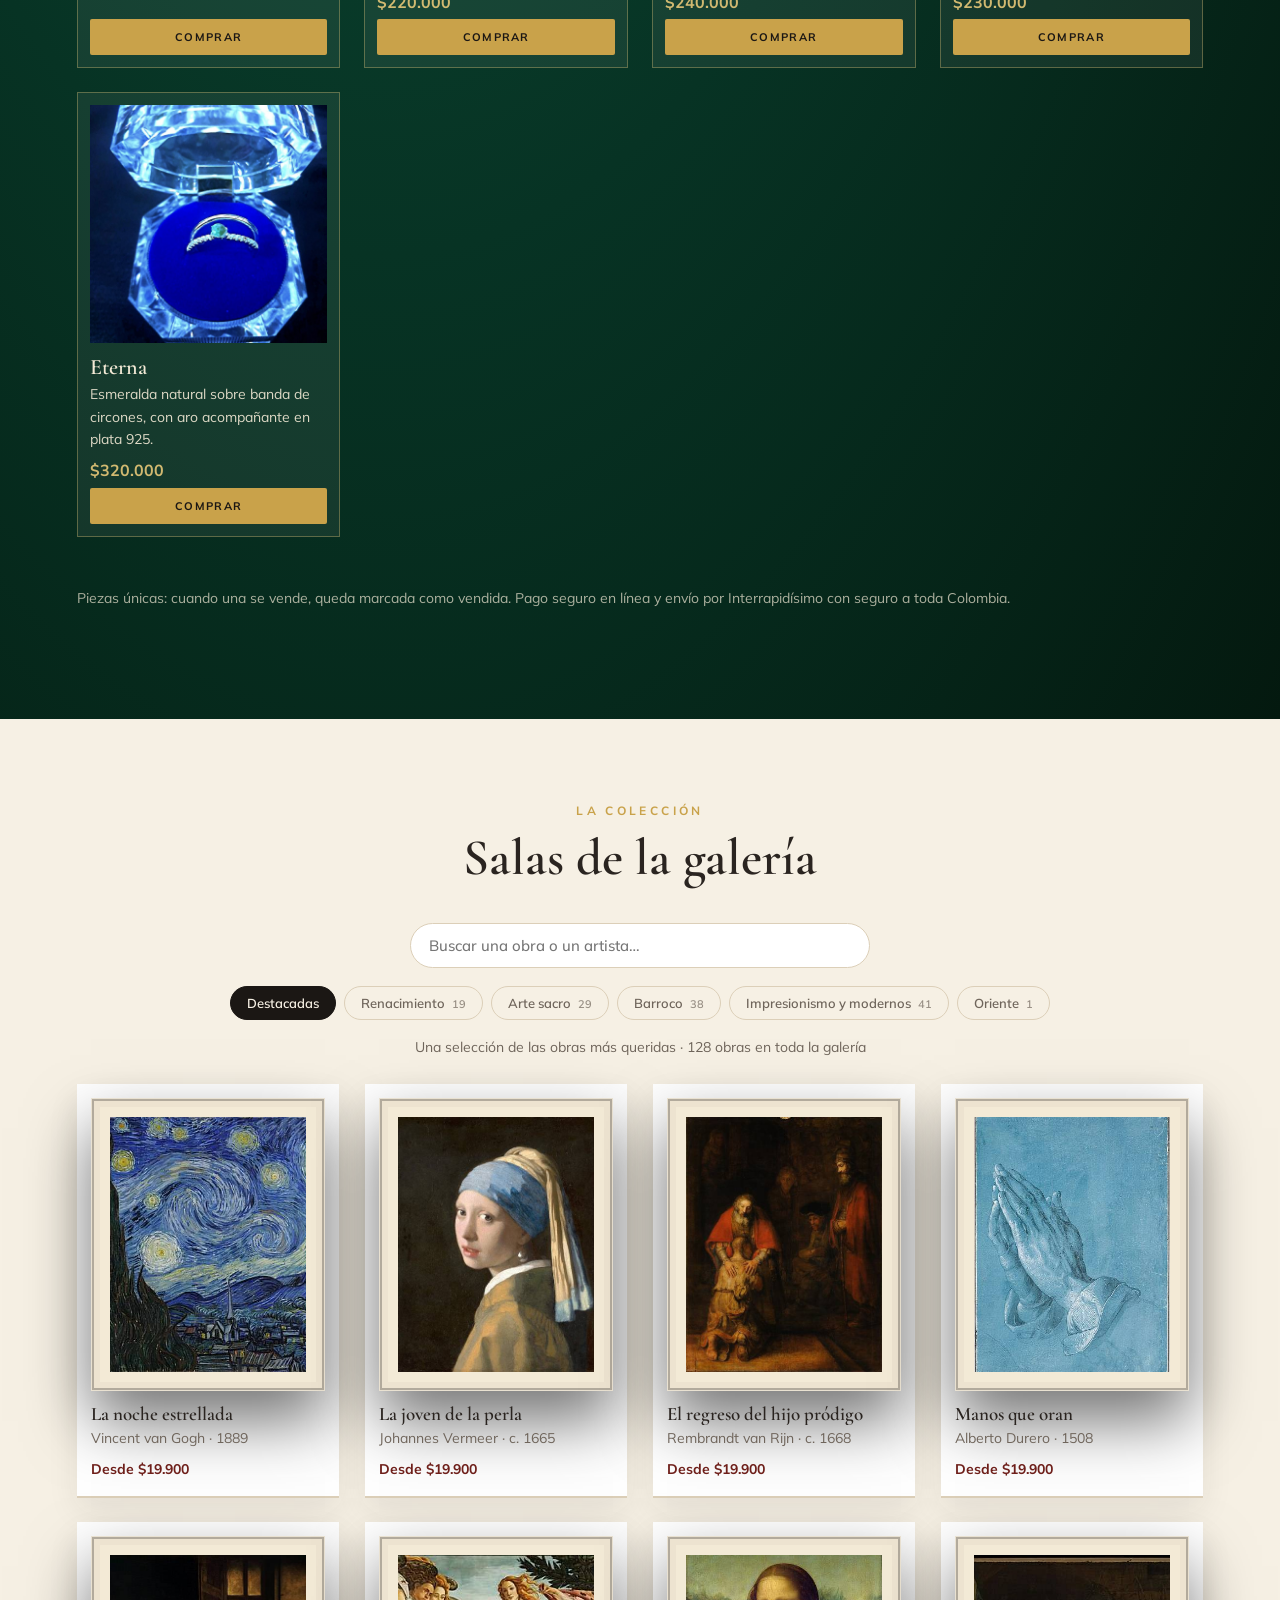
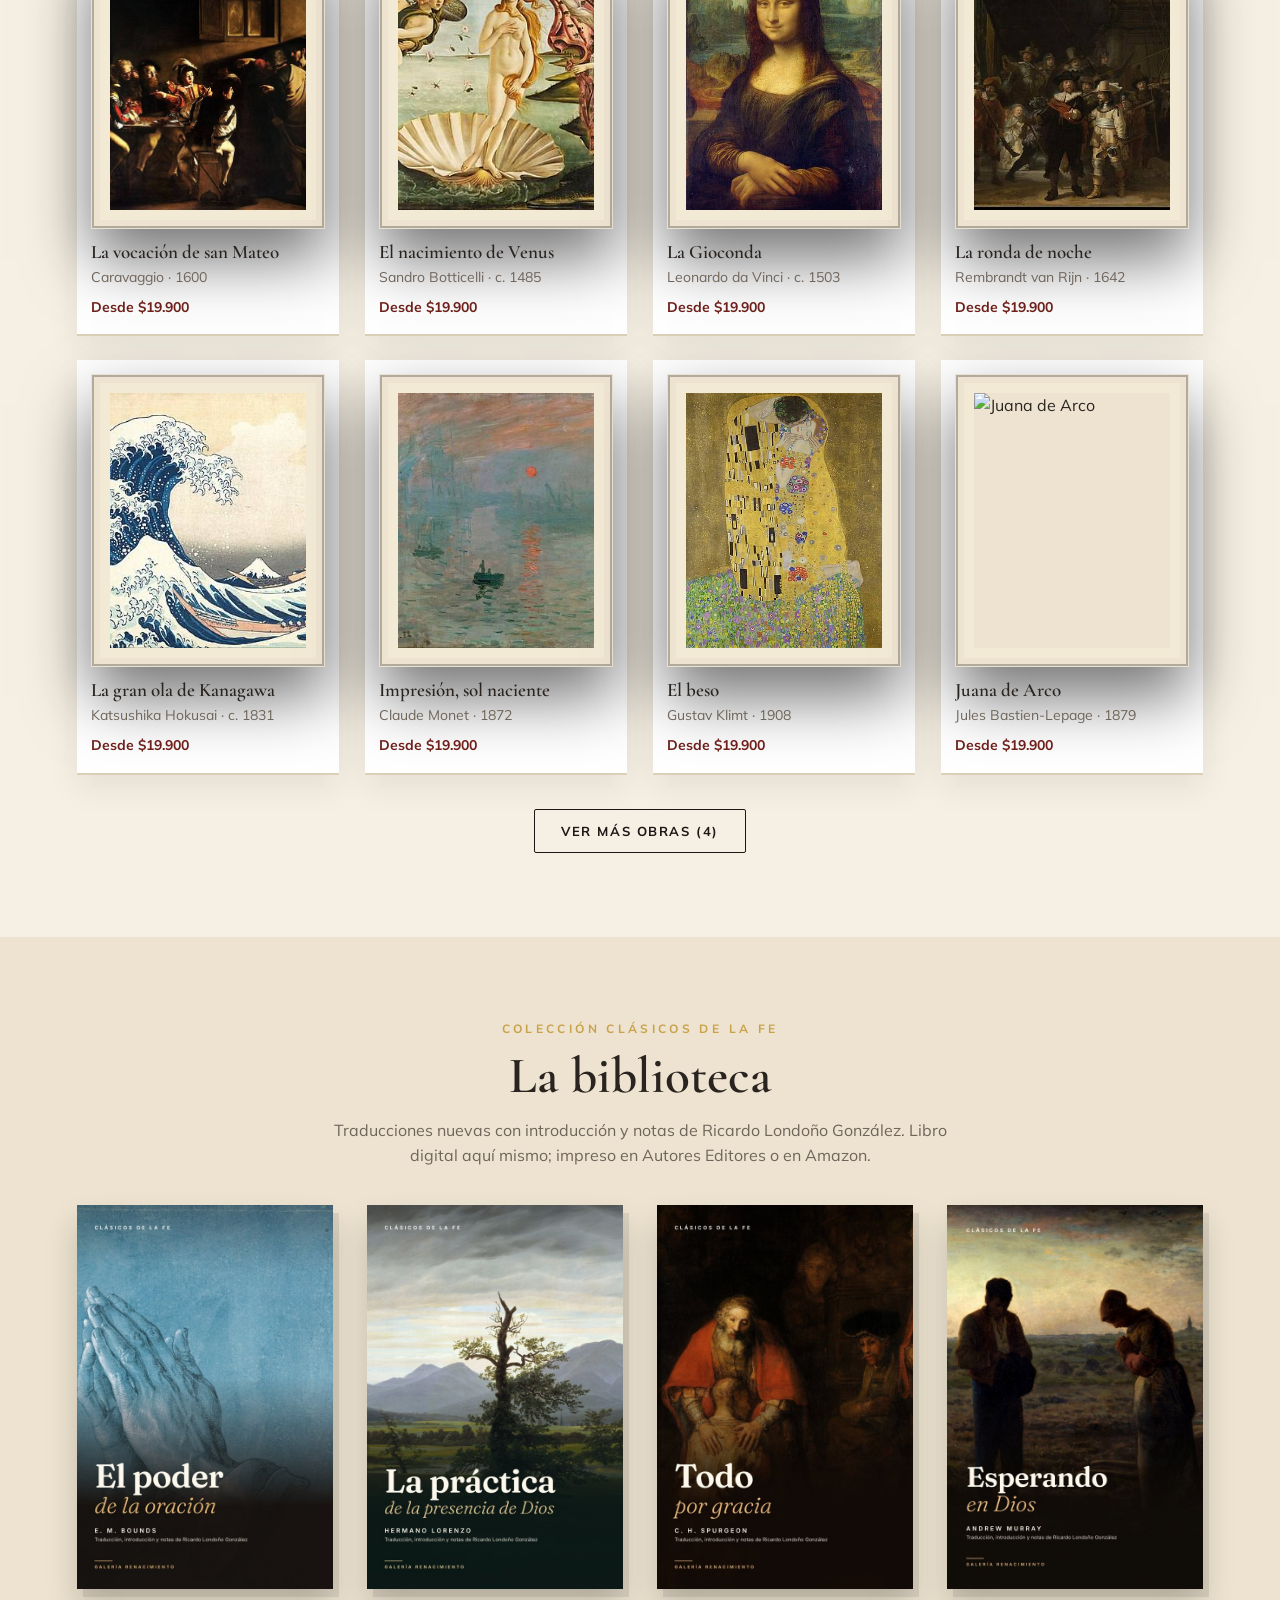
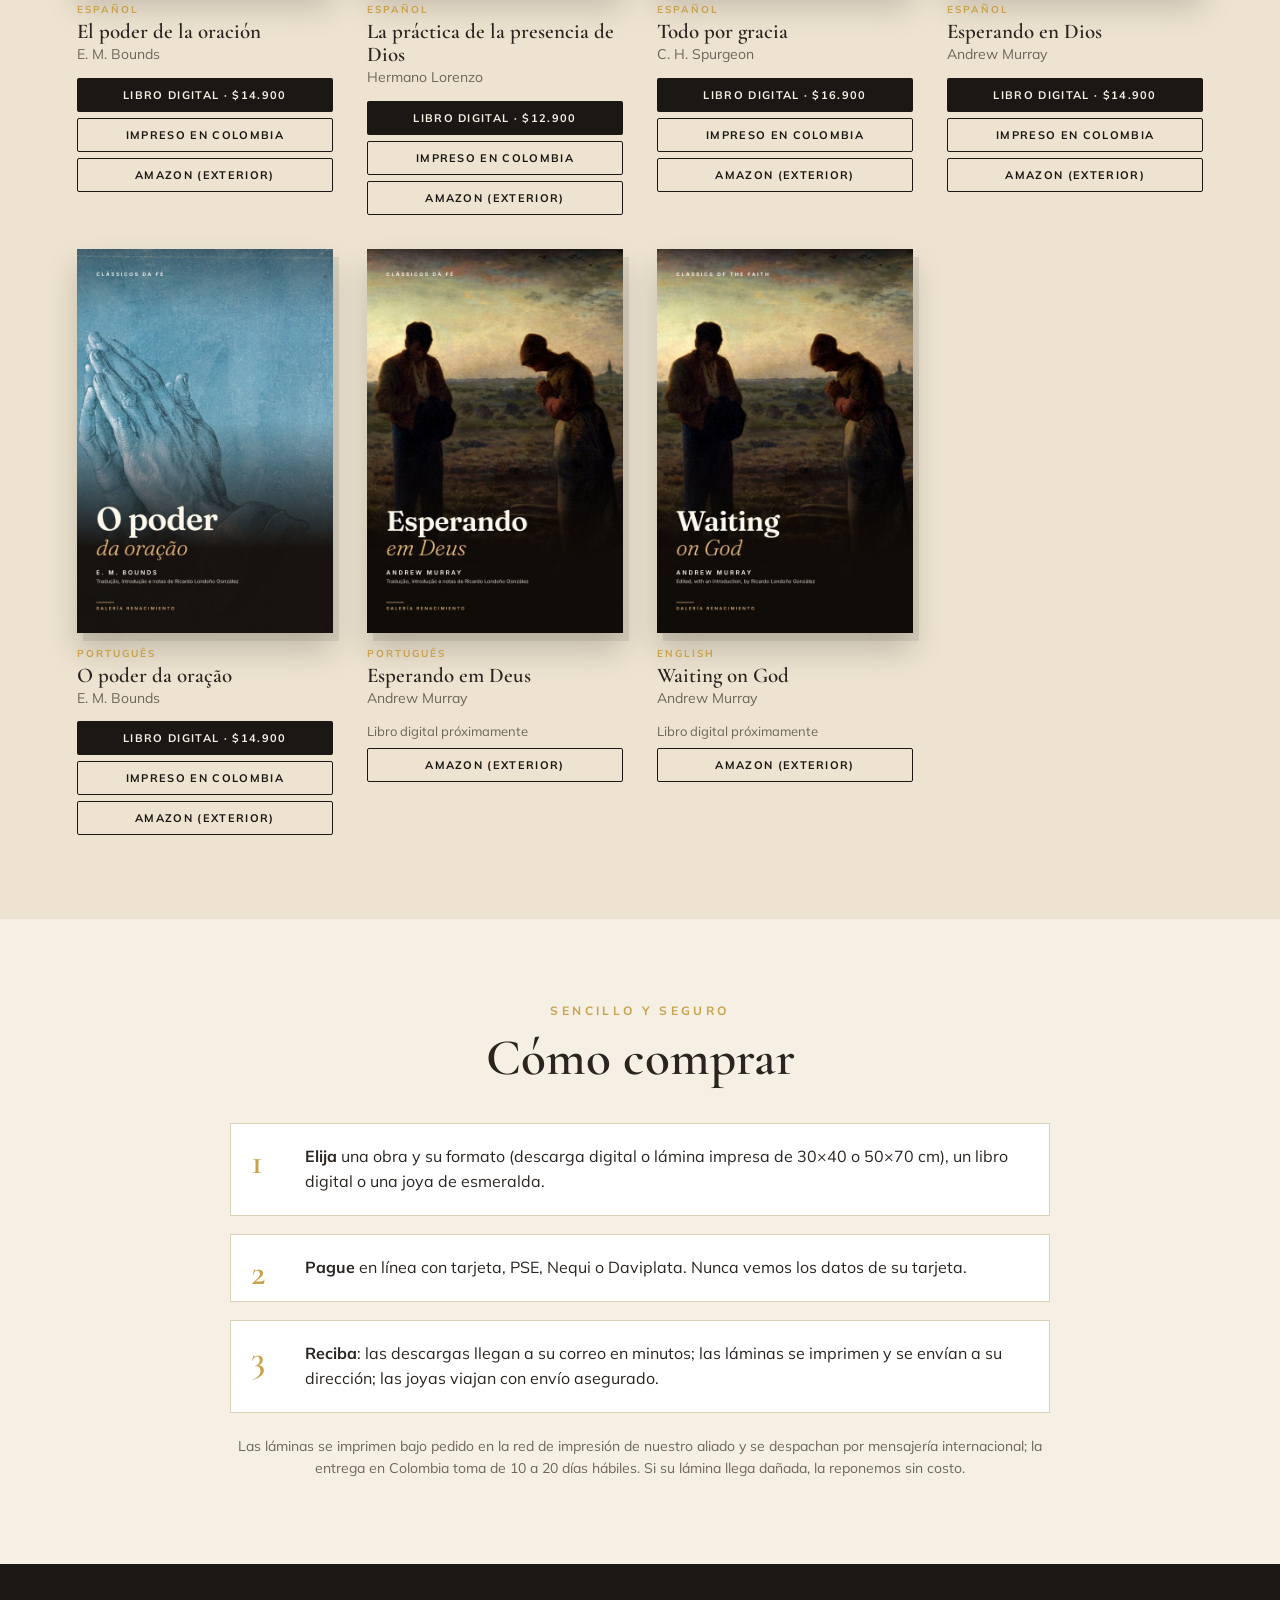
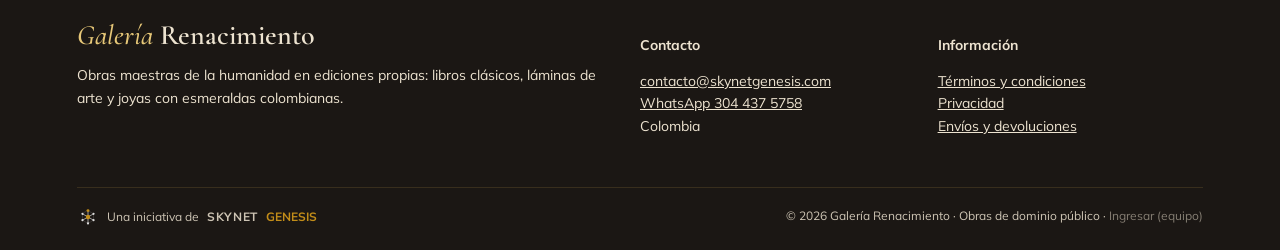
==== commit 4fae1053: "Galería: buscador, ver más y versiones nuevas" ====
--- a/index.html
+++ b/index.html
@@ -12,7 +12,7 @@
 <link rel="preconnect" href="https://fonts.googleapis.com">
 <link rel="preconnect" href="https://fonts.gstatic.com" crossorigin>
 <link rel="stylesheet" href="https://fonts.googleapis.com/css2?family=Cormorant+Garamond:ital,wght@0,500;0,600;0,700;1,500&family=Mulish:wght@400;500;600;700&display=swap">
-<link rel="stylesheet" href="estilo.css?v=3">
+<link rel="stylesheet" href="estilo.css?v=4">
 </head>
 <body>
 <header class="barra">
@@ -58,8 +58,11 @@
 
 <section class="salas" id="salas">
   <div class="tit"><p class="sobre">La colección</p><h2>Salas de la galería</h2></div>
+  <div class="buscador"><input id="buscaObra" type="search" placeholder="Buscar una obra o un artista…" aria-label="Buscar una obra o un artista" autocomplete="off"></div>
   <div class="filtros" id="filtros"></div>
+  <p class="muro-info" id="muroInfo"></p>
   <div class="muro" id="muro"></div>
+  <div class="mas"><button class="btn claro" id="masObras" hidden>Ver más obras</button></div>
 </section>
 
 <section class="biblio" id="biblioteca">
@@ -97,6 +100,6 @@
 <div class="velo" id="velo" hidden></div>
 <div class="modal" id="modal" hidden role="dialog" aria-modal="true"></div>
 <aside class="cajon" id="cajon" hidden aria-label="Su pedido"></aside>
-<script src="app.js?v=3"></script>
+<script src="app.js?v=5"></script>
 </body>
 </html>
--- a/estilo.css
+++ b/estilo.css
@@ -34,10 +34,10 @@
 .salas,.biblio,.como{padding:84px max(16px,6vw)}
 .filtros{display:flex;flex-wrap:wrap;gap:8px;justify-content:center;margin-bottom:38px}
 .filtros button{background:none;border:1px solid var(--borde);padding:8px 16px;font:600 13px Mulish;cursor:pointer;border-radius:30px;color:var(--suave)}.filtros button.on{background:var(--carbon);color:var(--marfil);border-color:var(--carbon)}
-.muro{columns:3 280px;column-gap:28px}
-.obra{break-inside:avoid;margin:0 0 30px;cursor:pointer;background:#fff;padding:14px 14px 16px;box-shadow:0 2px 0 var(--borde),0 14px 30px rgba(42,36,32,.08);transition:transform .25s,box-shadow .25s}
+.muro{display:grid;grid-template-columns:repeat(auto-fill,minmax(230px,1fr));gap:26px}
+.obra{margin:0;cursor:pointer;background:#fff;padding:14px 14px 16px;box-shadow:0 2px 0 var(--borde),0 14px 30px rgba(42,36,32,.08);transition:transform .25s,box-shadow .25s}
 .obra:hover{transform:translateY(-4px);box-shadow:0 2px 0 var(--borde),0 22px 40px rgba(42,36,32,.16)}
-.obra img{width:100%;border:1px solid #e9e1d1}.obra h3{font-size:22px;margin-top:14px}.obra p{margin:2px 0 0;font-size:14px;color:var(--suave)}.obra .desde{margin-top:8px;font-weight:700;color:var(--muro);font-size:14px}
+.obra .marco{aspect-ratio:4/5;overflow:hidden;background:var(--marfil2);border:1px solid #e9e1d1}.obra img{width:100%;height:100%;object-fit:cover;display:block}.obra h3{font-size:19px;line-height:1.2;margin-top:12px;display:-webkit-box;-webkit-line-clamp:2;-webkit-box-orient:vertical;overflow:hidden}.obra p{margin:2px 0 0;font-size:14px;color:var(--suave)}.obra .desde{margin-top:8px;font-weight:700;color:var(--muro);font-size:14px}
 .biblio{background:var(--marfil2)}
 .estante{display:grid;grid-template-columns:repeat(auto-fill,minmax(210px,1fr));gap:34px}
 .libro{display:flex;flex-direction:column}.libro img{aspect-ratio:2/3;object-fit:cover;box-shadow:6px 8px 0 rgba(0,0,0,.08),0 18px 30px rgba(0,0,0,.18);cursor:pointer}
@@ -107,3 +107,8 @@
 @keyframes gira{to{transform:rotate(360deg)}}
 .descargas{padding-left:20px}.descargas li{margin:8px 0}.descargas a{color:var(--muro);font-weight:700}
 .cajon .ok{margin-top:12px}
+.buscador{max-width:460px;margin:0 auto 18px}.buscador input{width:100%;padding:12px 18px;border:1px solid var(--borde);border-radius:30px;font:500 15px Mulish;background:#fff;color:var(--tinta)}.buscador input:focus{outline:2px solid var(--oro);border-color:var(--oro)}
+.filtros button small{font-size:11px;opacity:.7;margin-left:4px}
+.muro-info{text-align:center;color:var(--suave);font-size:14px;margin:-22px 0 26px}
+.mas{text-align:center;margin-top:36px}
+@media(max-width:600px){.muro{grid-template-columns:1fr 1fr;gap:14px}.obra{padding:8px 8px 12px}.obra h3{font-size:16px}.obra p{font-size:12px}.filtros{flex-wrap:nowrap;overflow-x:auto;justify-content:flex-start;padding-bottom:6px}.filtros button{white-space:nowrap}}
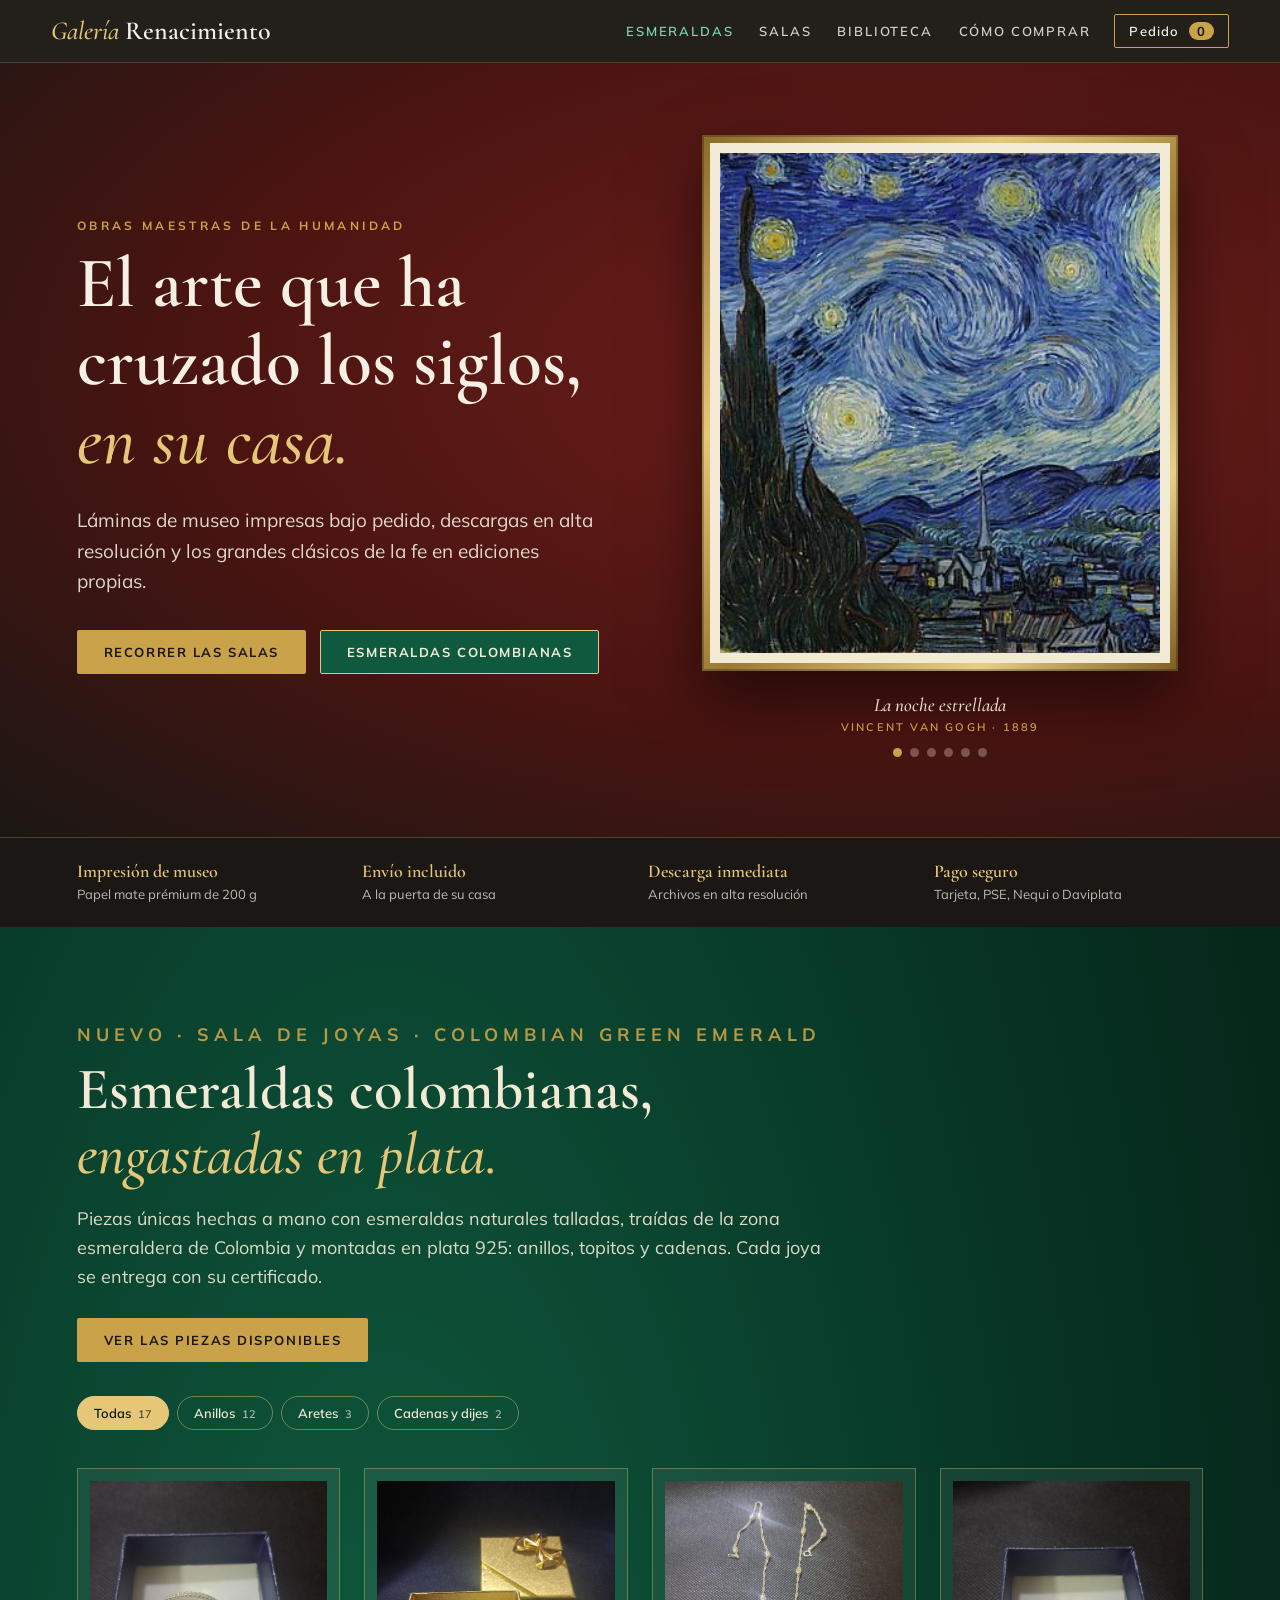
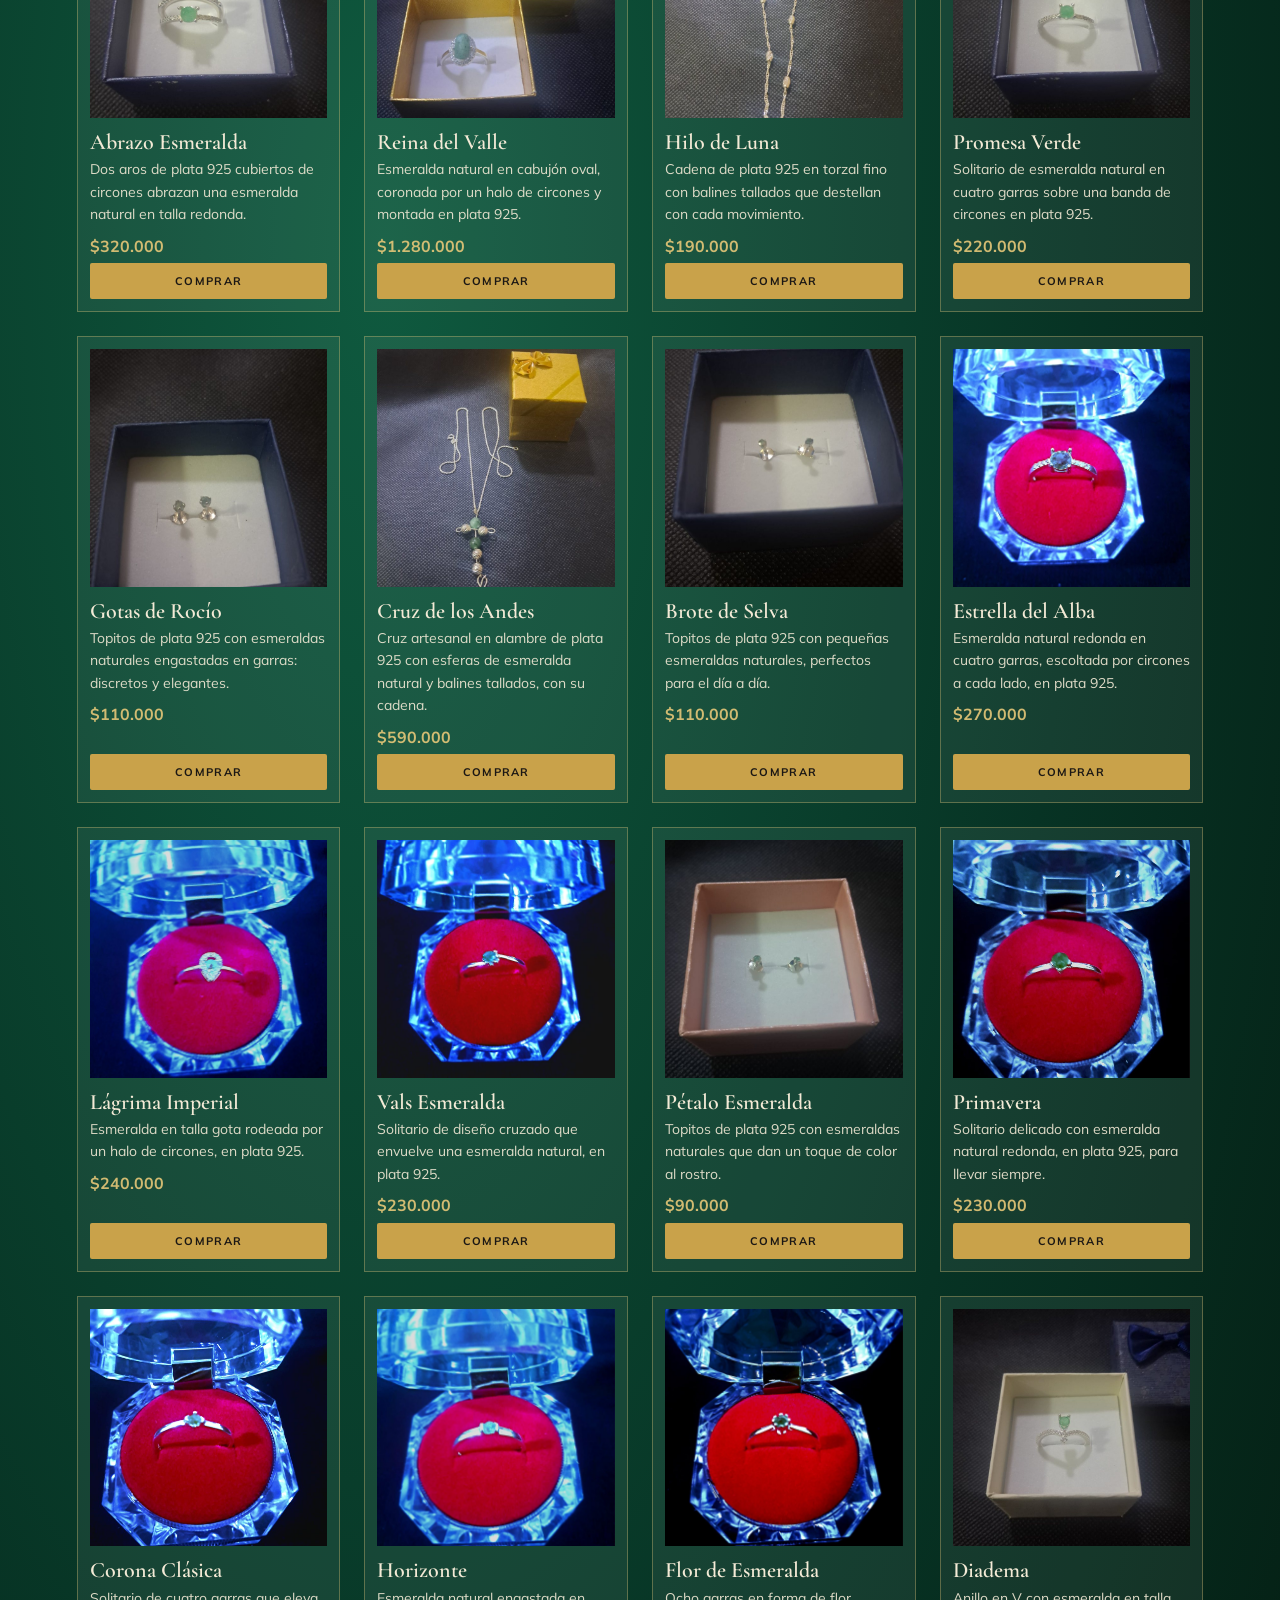
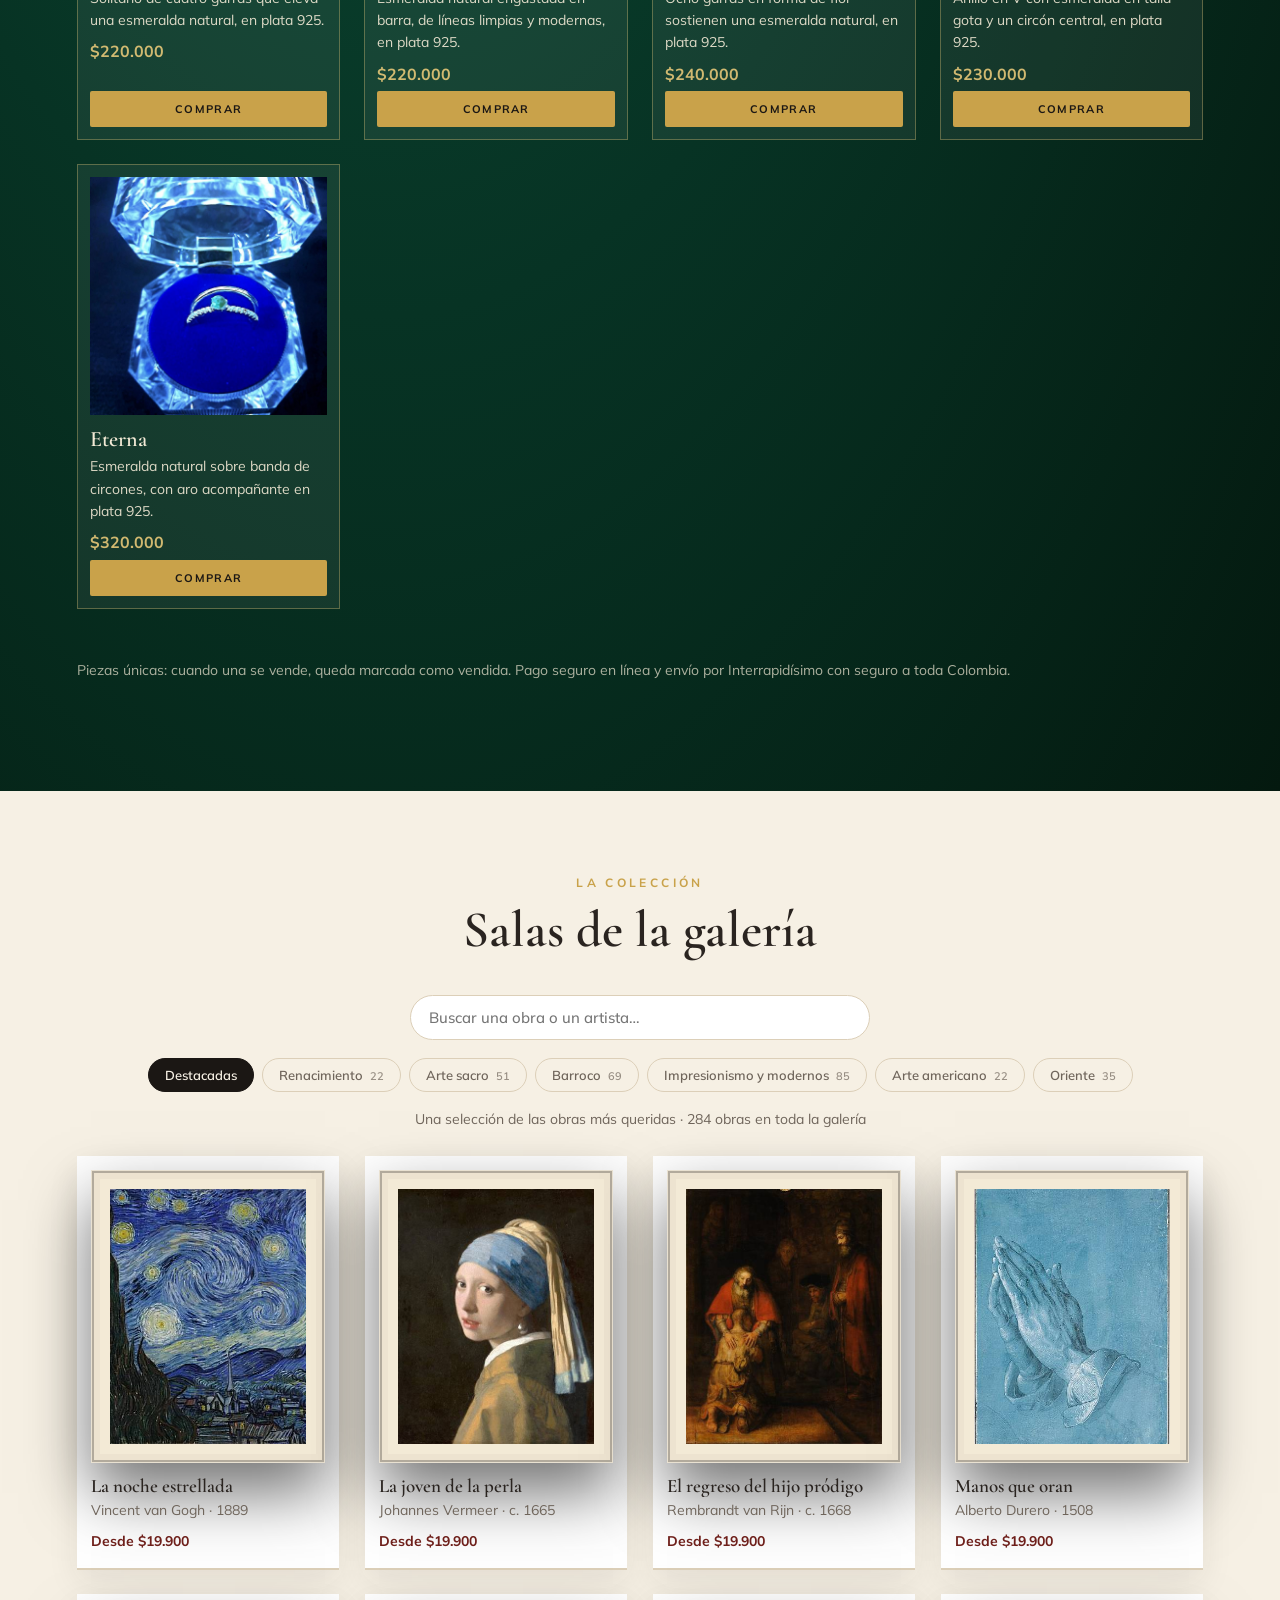
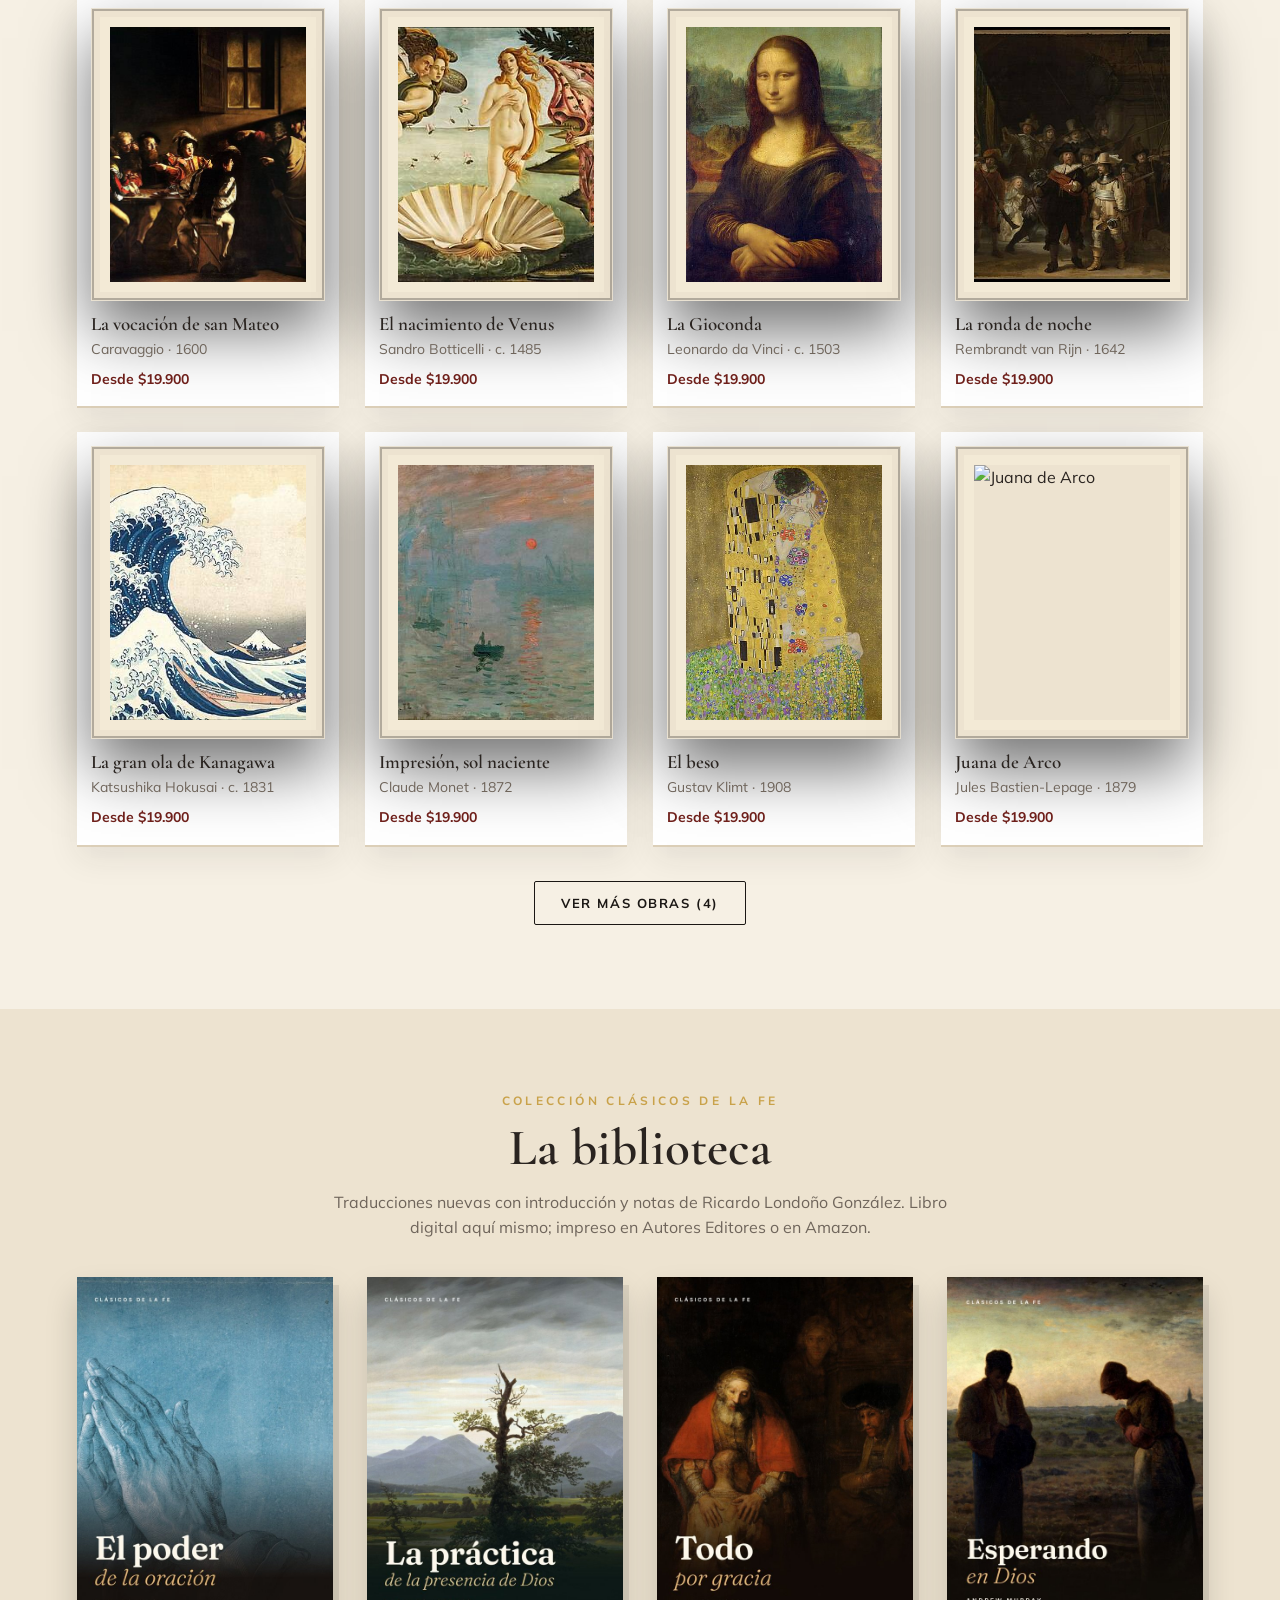
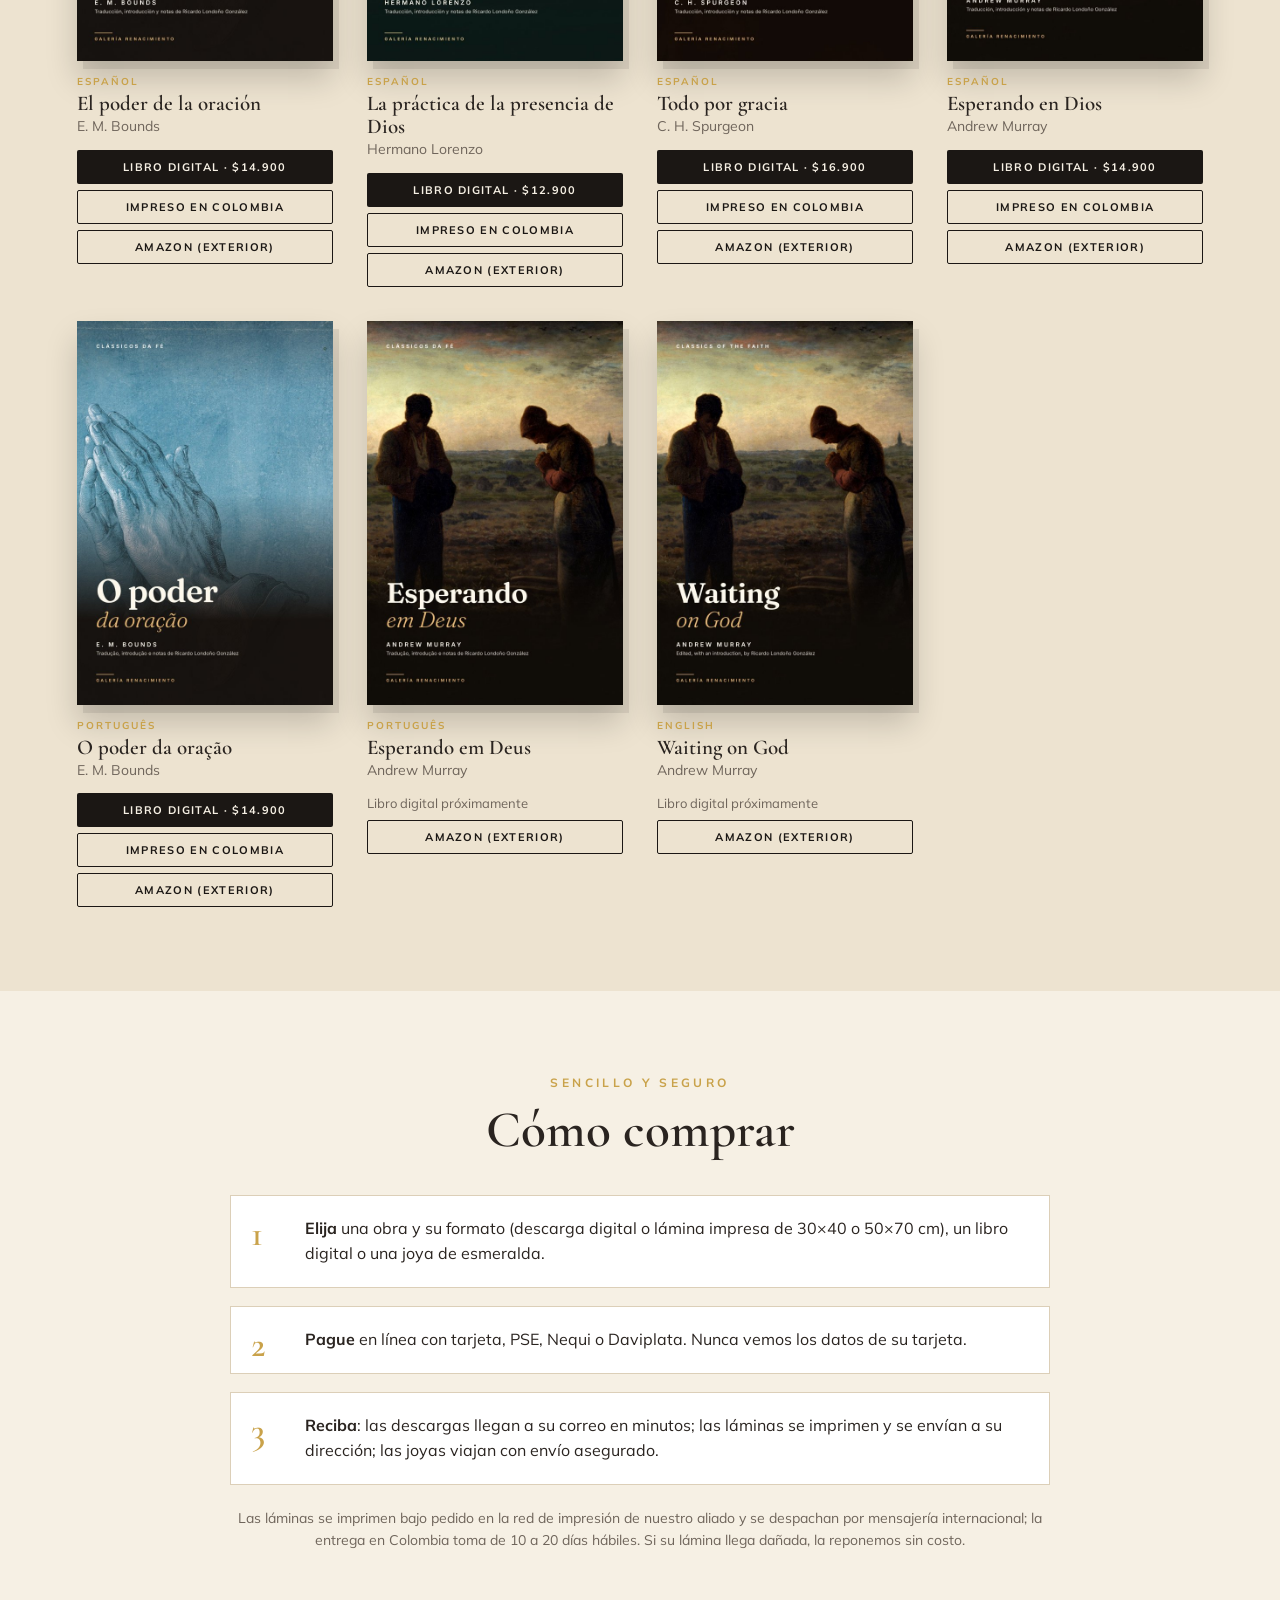
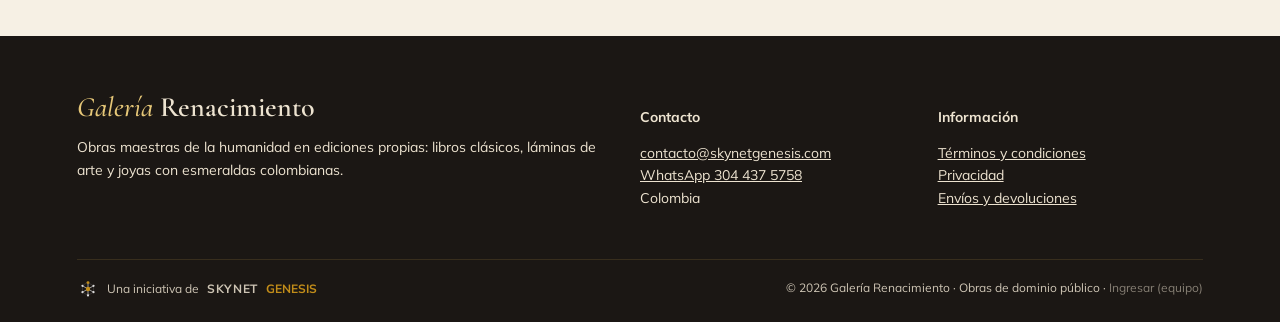
==== commit 0b9ad711: "Joyas: pestañas de categorías" ====
--- a/index.html
+++ b/index.html
@@ -12,7 +12,7 @@
 <link rel="preconnect" href="https://fonts.googleapis.com">
 <link rel="preconnect" href="https://fonts.gstatic.com" crossorigin>
 <link rel="stylesheet" href="https://fonts.googleapis.com/css2?family=Cormorant+Garamond:ital,wght@0,500;0,600;0,700;1,500&family=Mulish:wght@400;500;600;700&display=swap">
-<link rel="stylesheet" href="estilo.css?v=4">
+<link rel="stylesheet" href="estilo.css?v=5">
 </head>
 <body>
 <header class="barra">
@@ -52,6 +52,7 @@
     <p>Piezas únicas hechas a mano con esmeraldas naturales talladas, traídas de la zona esmeraldera de Colombia y montadas en plata 925: anillos, topitos y cadenas. Cada joya se entrega con su certificado.</p>
     <div class="cta"><a class="btn oro" href="#vitrina">Ver las piezas disponibles</a></div>
   </div>
+  <div class="filtros filtros-joyas" id="filtrosJoyas" hidden></div>
   <div class="vitrina" id="vitrina"></div>
   <p class="aviso-j" id="joyasAviso">Piezas disponibles ahora: pregunte por WhatsApp y le enviamos fotos y precios de cada joya.</p>
 </section>
@@ -100,6 +101,6 @@
 <div class="velo" id="velo" hidden></div>
 <div class="modal" id="modal" hidden role="dialog" aria-modal="true"></div>
 <aside class="cajon" id="cajon" hidden aria-label="Su pedido"></aside>
-<script src="app.js?v=5"></script>
+<script src="app.js?v=6"></script>
 </body>
 </html>
--- a/estilo.css
+++ b/estilo.css
@@ -112,3 +112,4 @@
 .muro-info{text-align:center;color:var(--suave);font-size:14px;margin:-22px 0 26px}
 .mas{text-align:center;margin-top:36px}
 @media(max-width:600px){.muro{grid-template-columns:1fr 1fr;gap:14px}.obra{padding:8px 8px 12px}.obra h3{font-size:16px}.obra p{font-size:12px}.filtros{flex-wrap:nowrap;overflow-x:auto;justify-content:flex-start;padding-bottom:6px}.filtros button{white-space:nowrap}}
+.filtros-joyas{margin:0 0 4px;justify-content:flex-start}.filtros-joyas button{color:#f3ead6;border-color:rgba(230,199,120,.45)}.filtros-joyas button.on{background:#e6c778;color:#04190f;border-color:#e6c778}
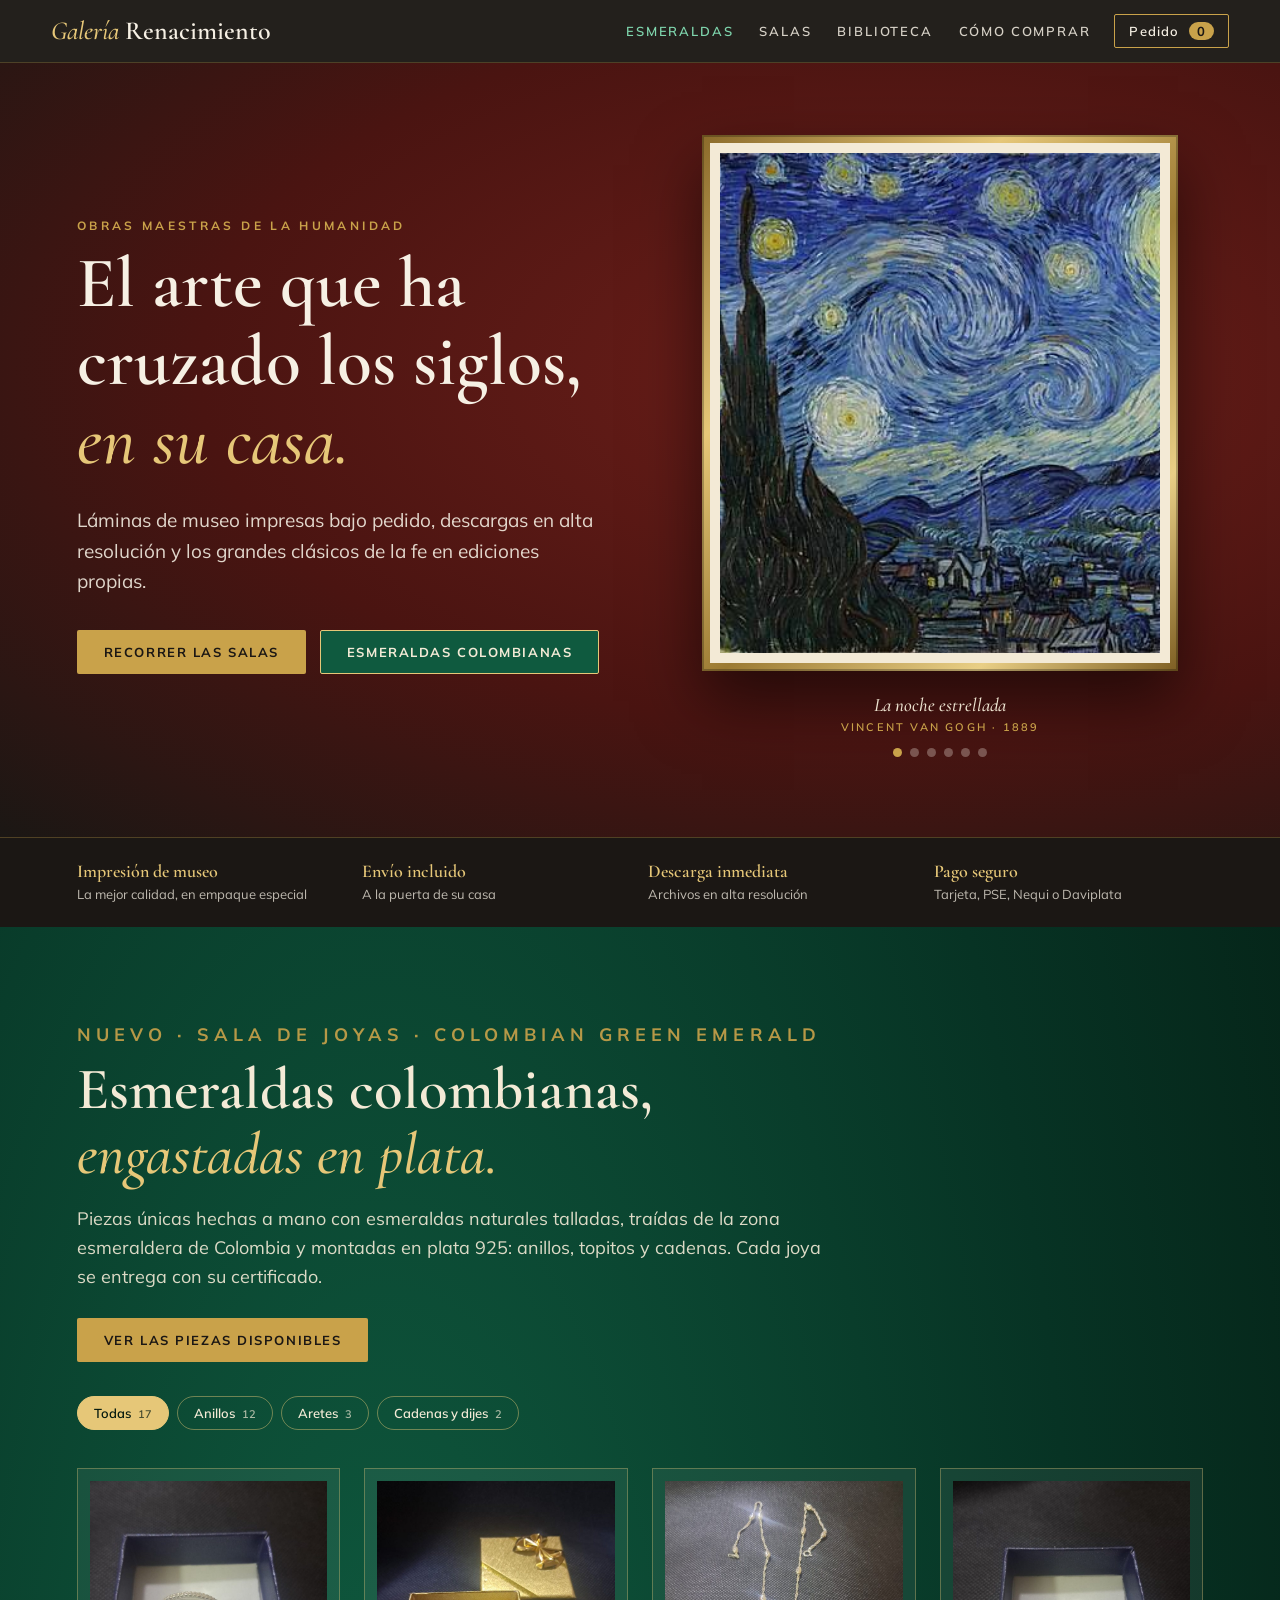
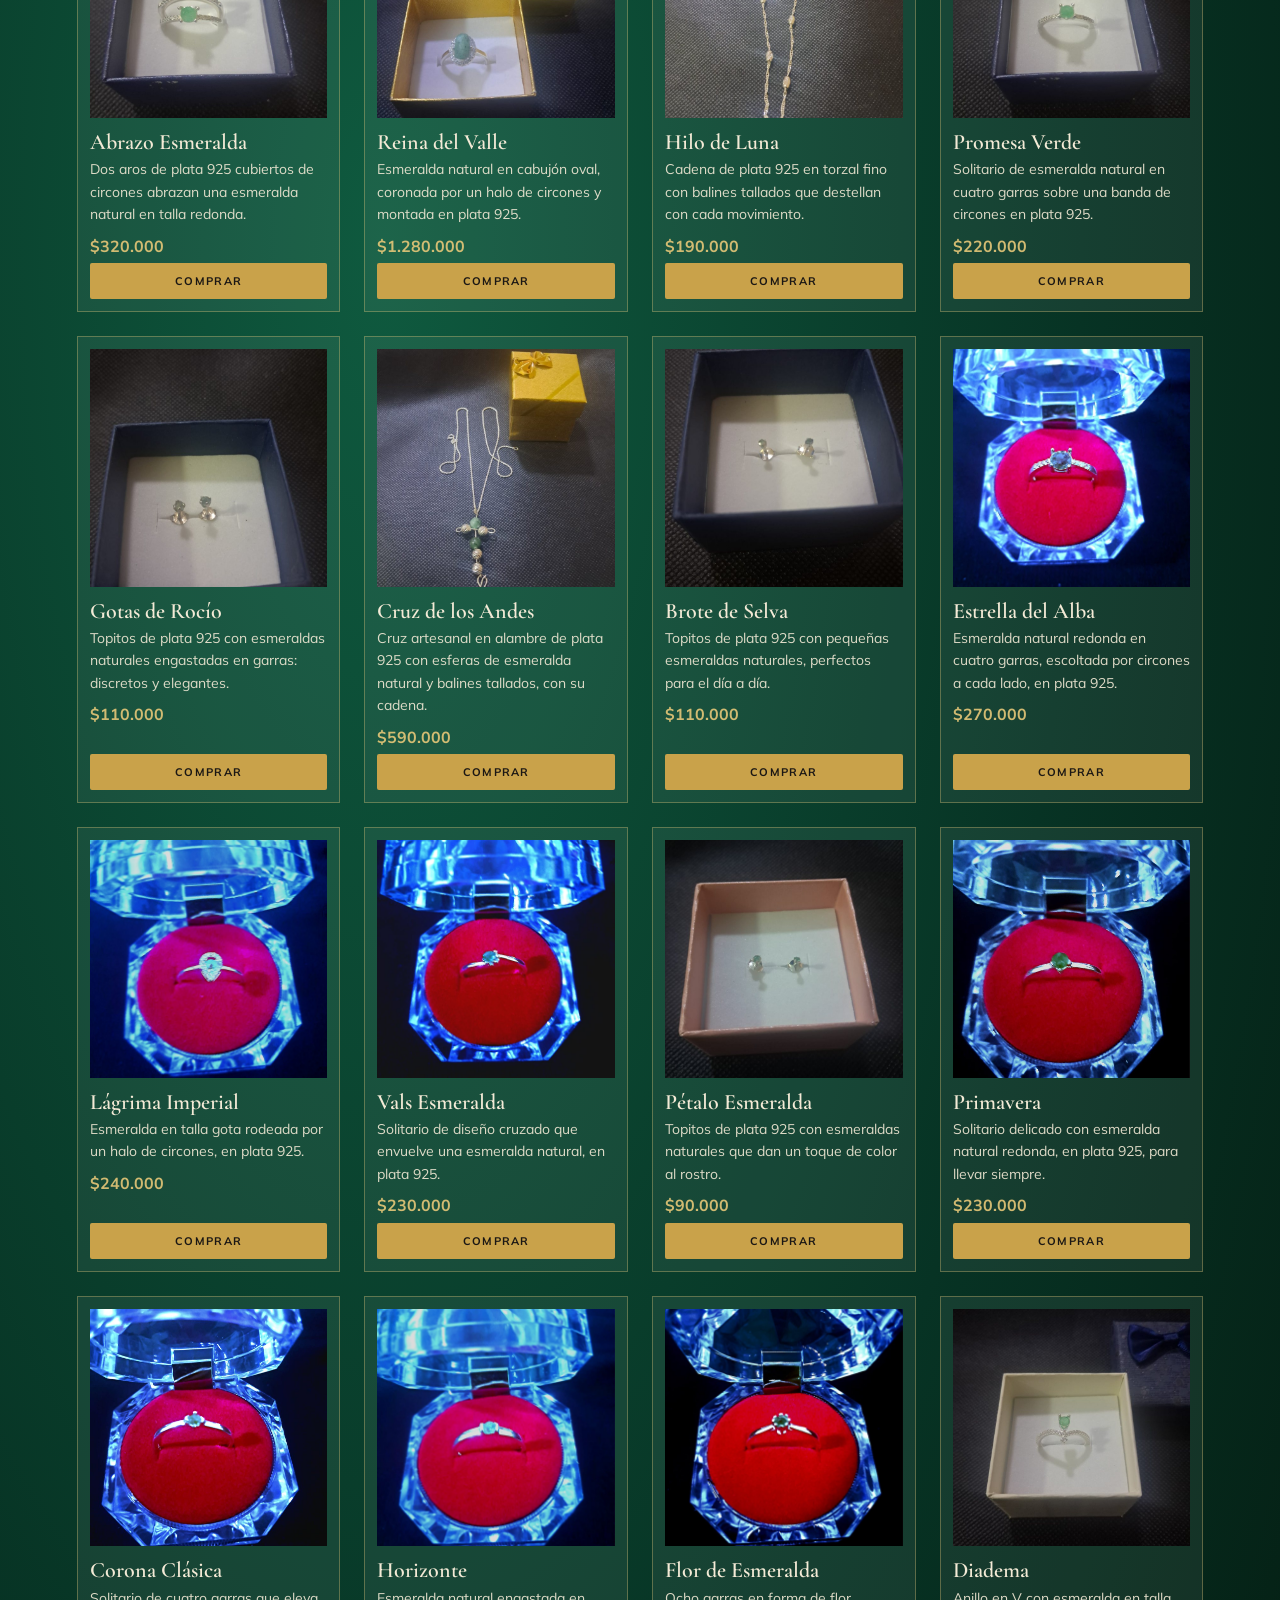
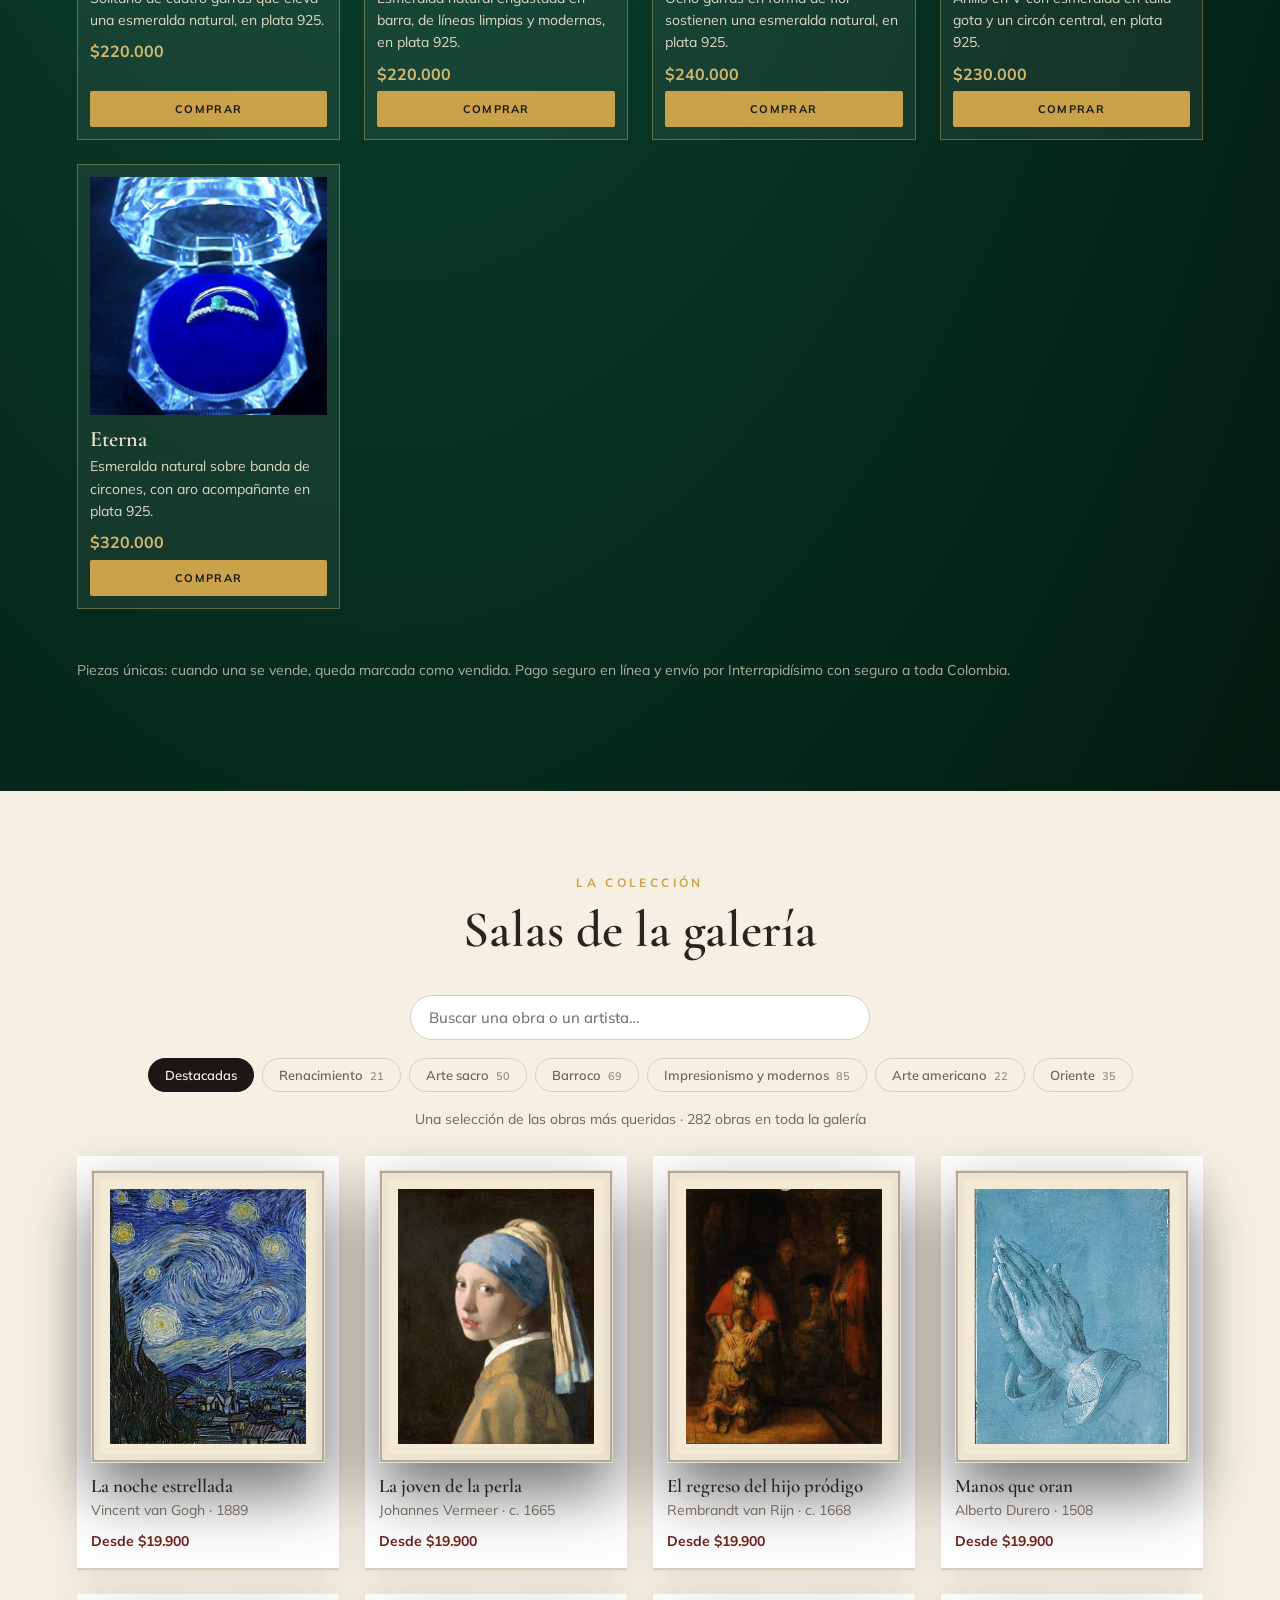
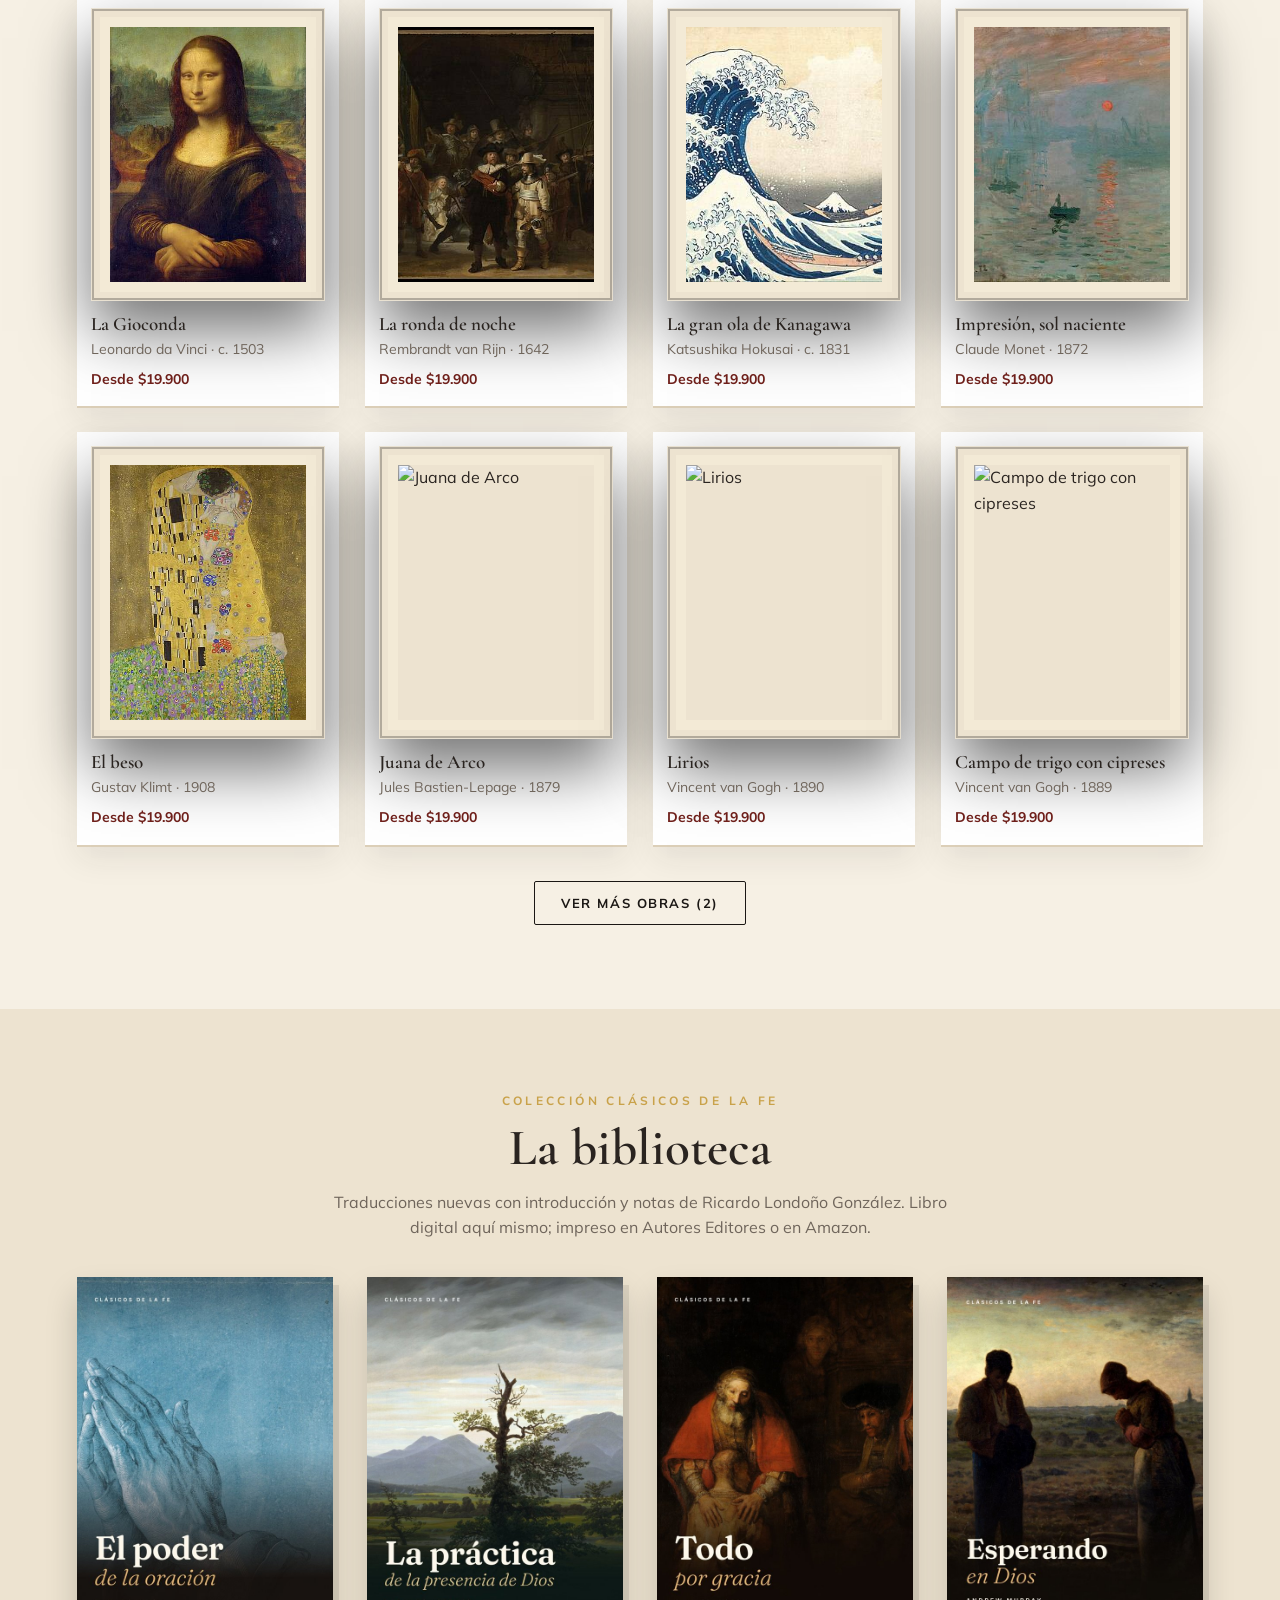
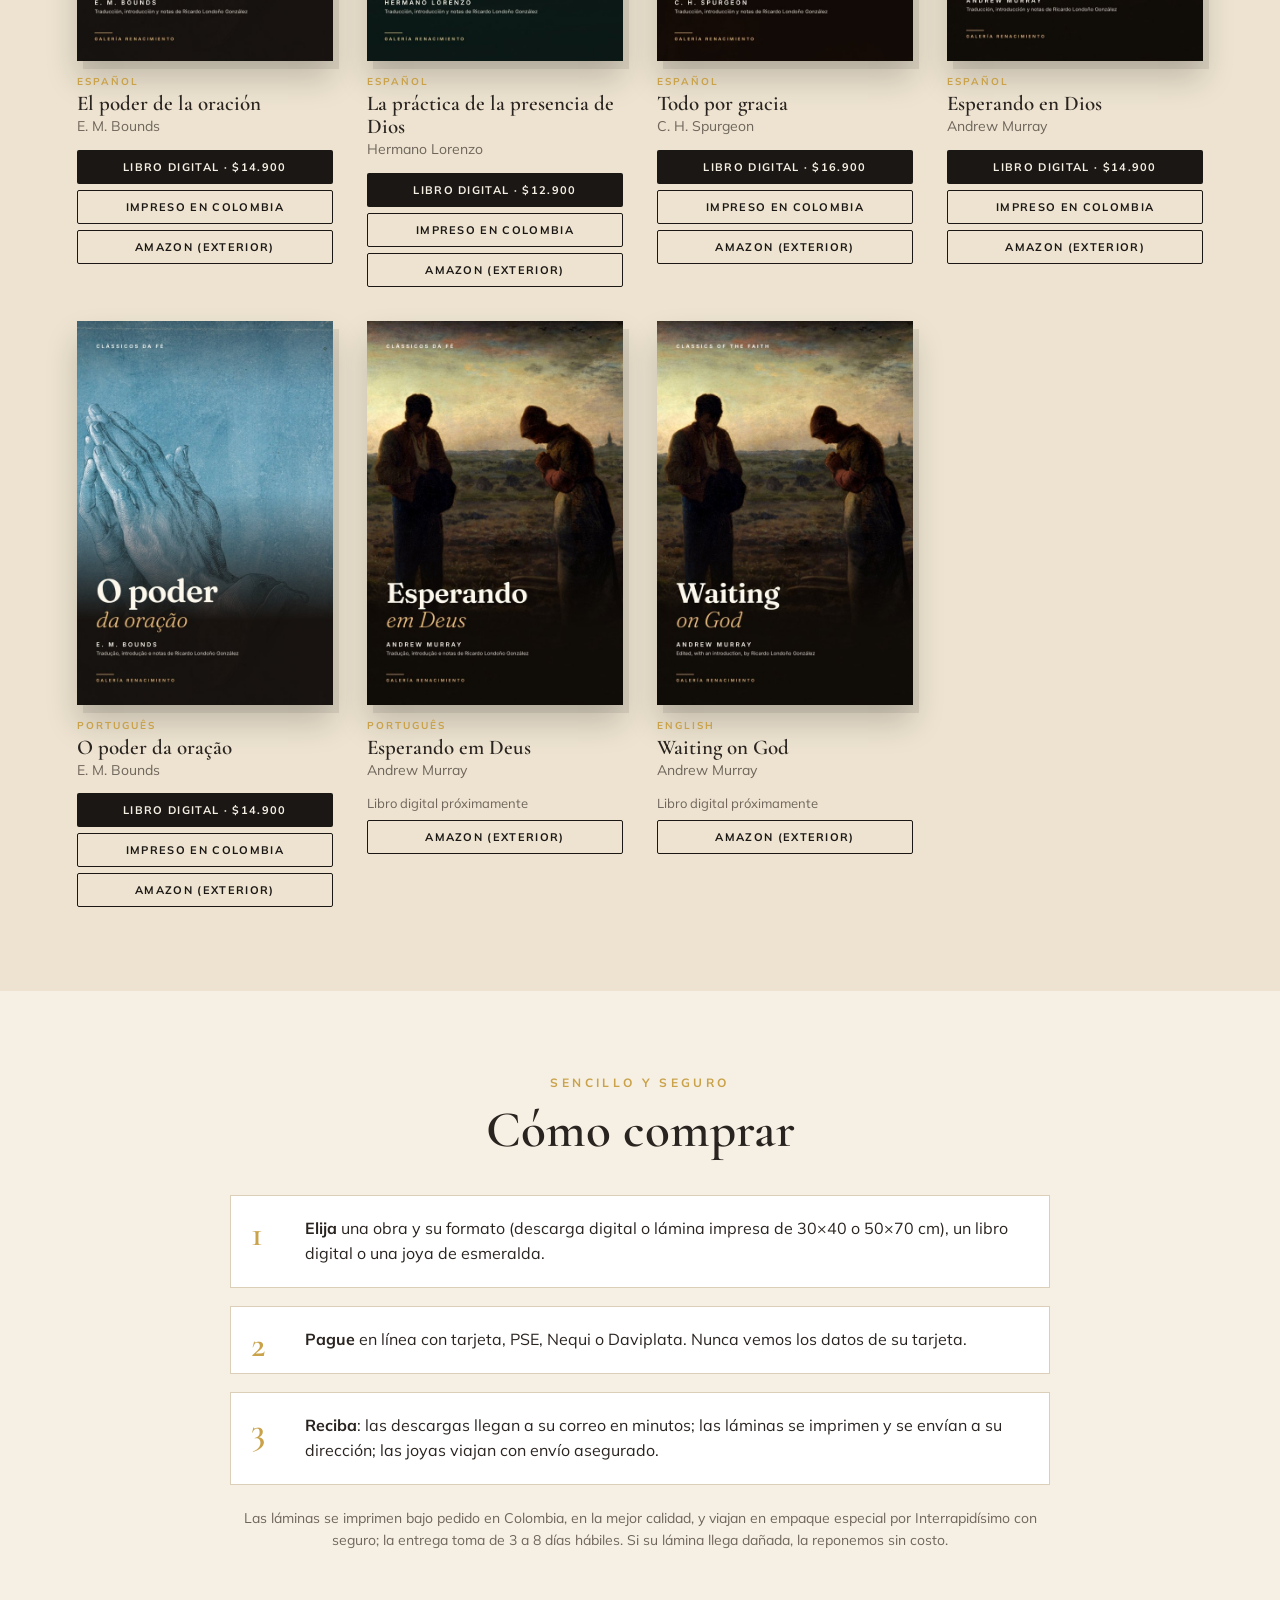
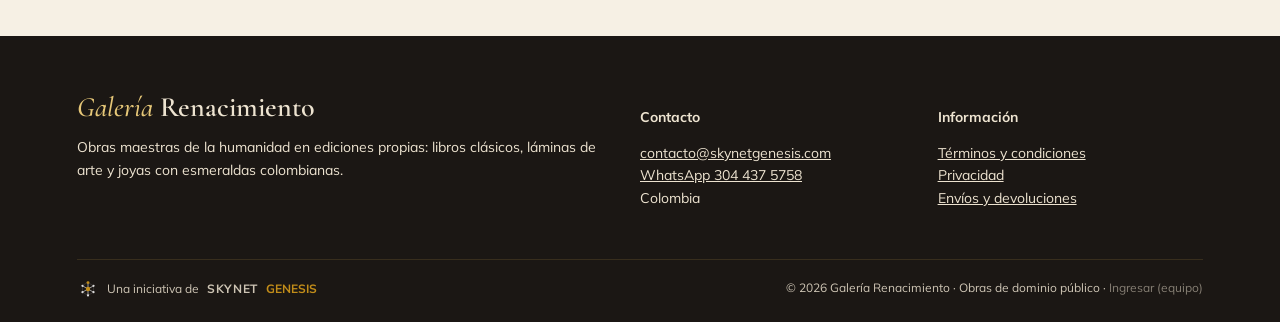
==== commit 11f4d440: "Galería: textos de impresión local" ====
--- a/index.html
+++ b/index.html
@@ -39,7 +39,7 @@
 </section>
 
 <section class="franja">
-  <div><b>Impresión de museo</b><span>Papel mate prémium de 200 g</span></div>
+  <div><b>Impresión de museo</b><span>La mejor calidad, en empaque especial</span></div>
   <div><b>Envío incluido</b><span>A la puerta de su casa</span></div>
   <div><b>Descarga inmediata</b><span>Archivos en alta resolución</span></div>
   <div><b>Pago seguro</b><span>Tarjeta, PSE, Nequi o Daviplata</span></div>
@@ -81,7 +81,7 @@
     <li><b>Pague</b> en línea con tarjeta, PSE, Nequi o Daviplata. Nunca vemos los datos de su tarjeta.</li>
     <li><b>Reciba</b>: las descargas llegan a su correo en minutos; las láminas se imprimen y se envían a su dirección; las joyas viajan con envío asegurado.</li>
   </ol>
-  <p class="nota">Las láminas se imprimen bajo pedido en la red de impresión de nuestro aliado y se despachan por mensajería internacional; la entrega en Colombia toma de 10 a 20 días hábiles. Si su lámina llega dañada, la reponemos sin costo.</p>
+  <p class="nota">Las láminas se imprimen bajo pedido en Colombia, en la mejor calidad, y viajan en empaque especial por Interrapidísimo con seguro; la entrega toma de 3 a 8 días hábiles. Si su lámina llega dañada, la reponemos sin costo.</p>
 </section>
 </main>
 
@@ -101,6 +101,6 @@
 <div class="velo" id="velo" hidden></div>
 <div class="modal" id="modal" hidden role="dialog" aria-modal="true"></div>
 <aside class="cajon" id="cajon" hidden aria-label="Su pedido"></aside>
-<script src="app.js?v=6"></script>
+<script src="app.js?v=7"></script>
 </body>
 </html>
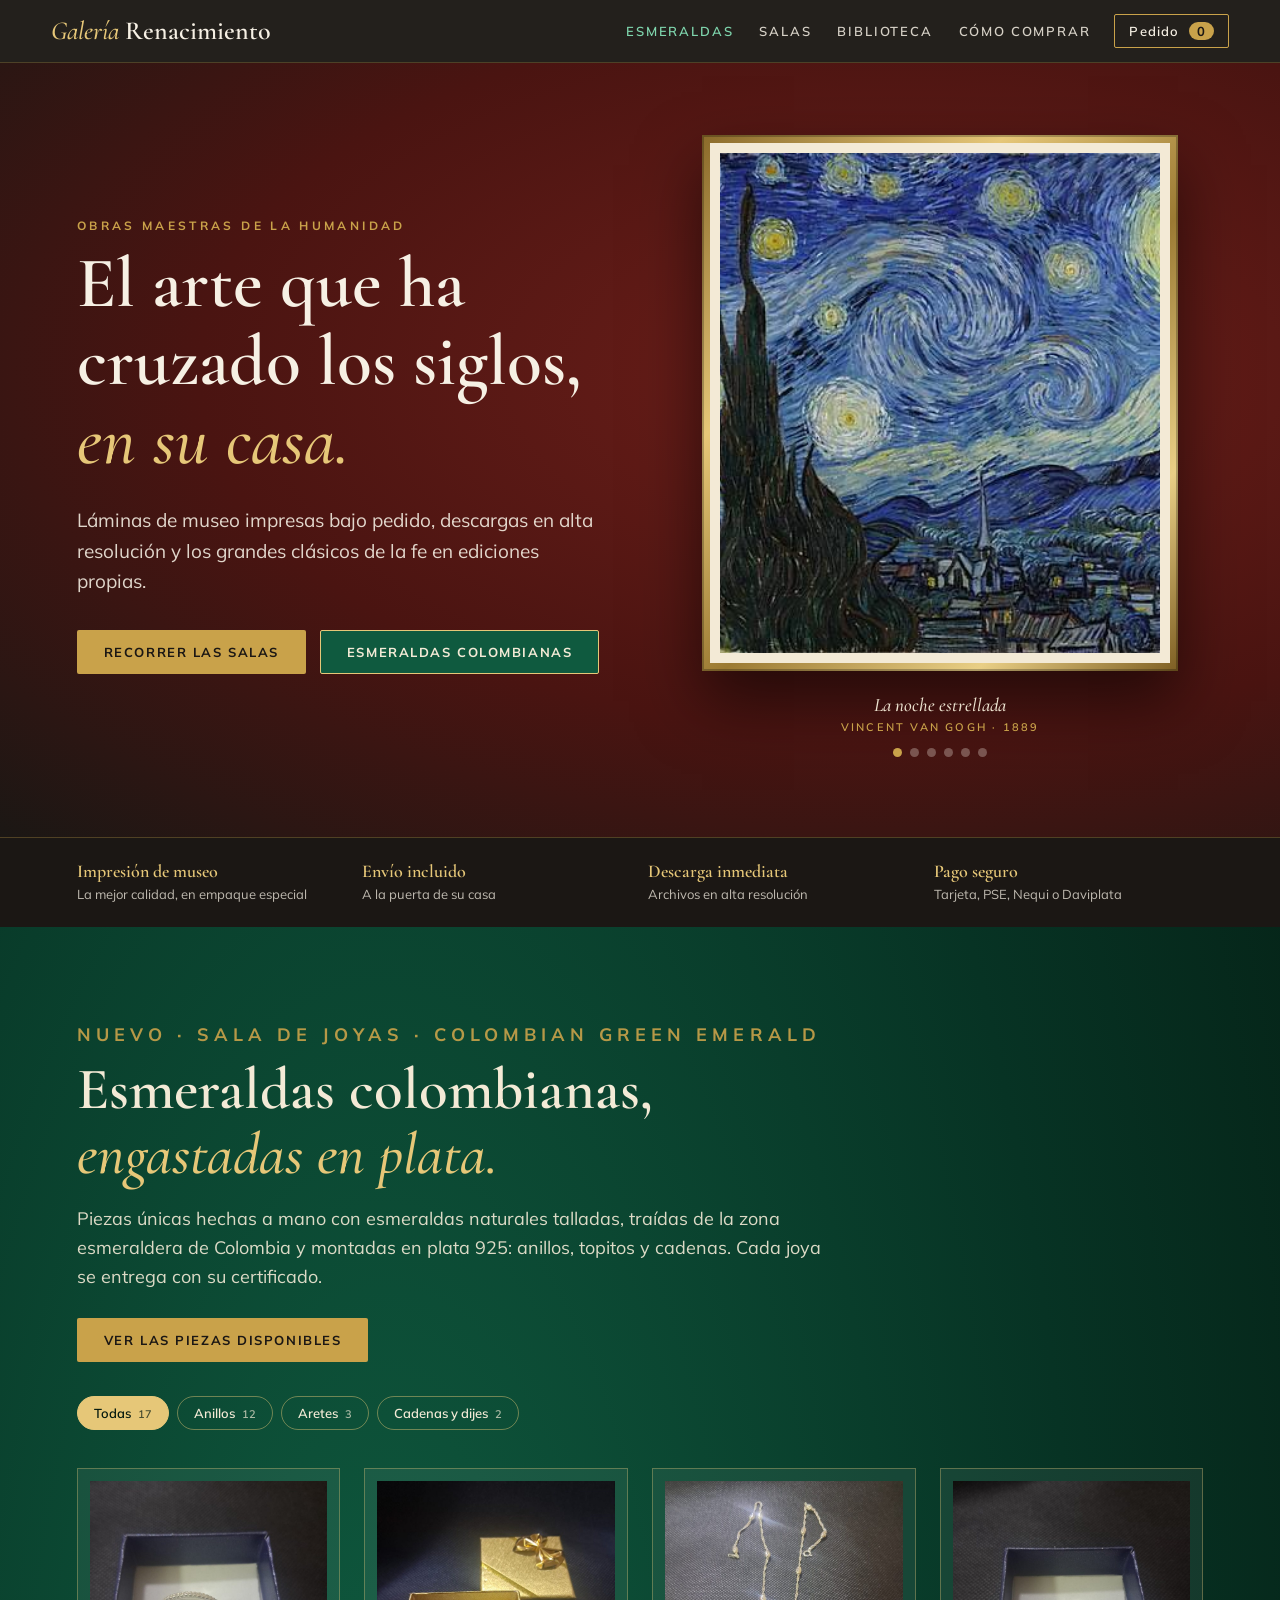
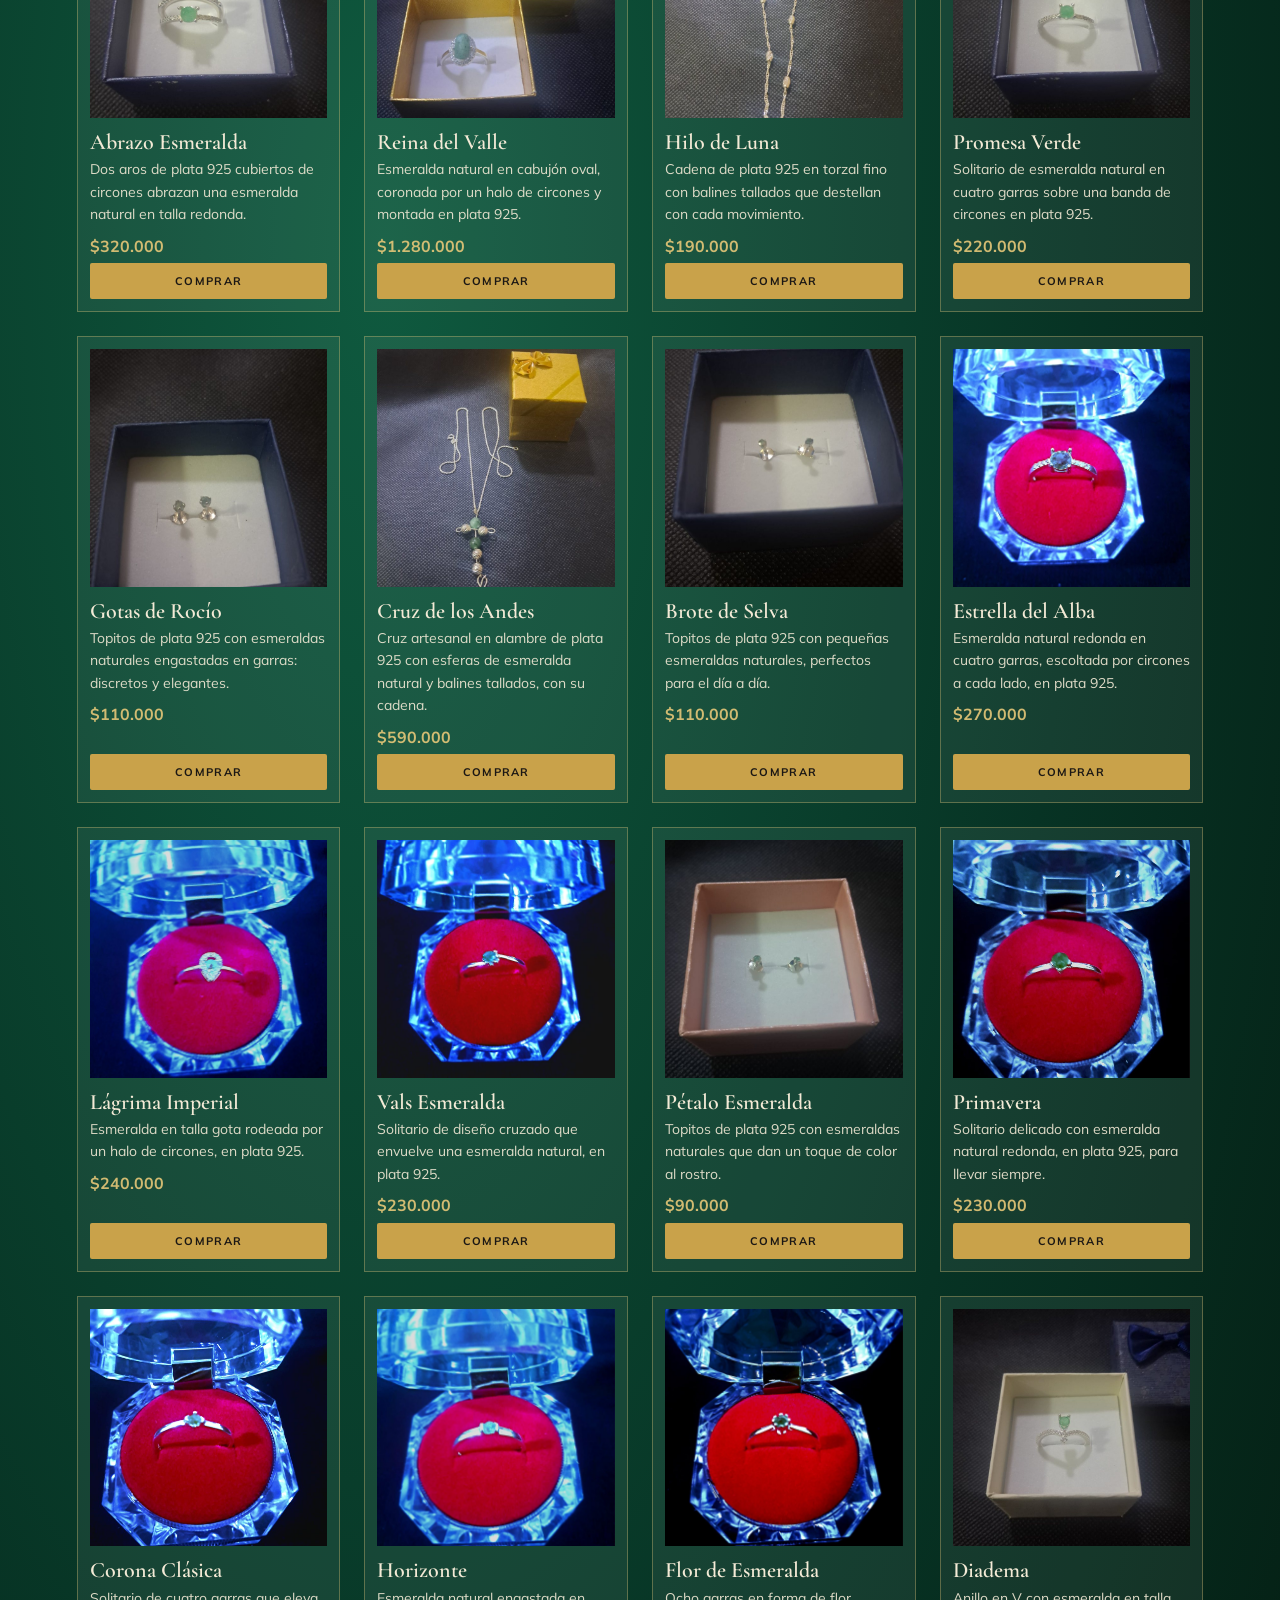
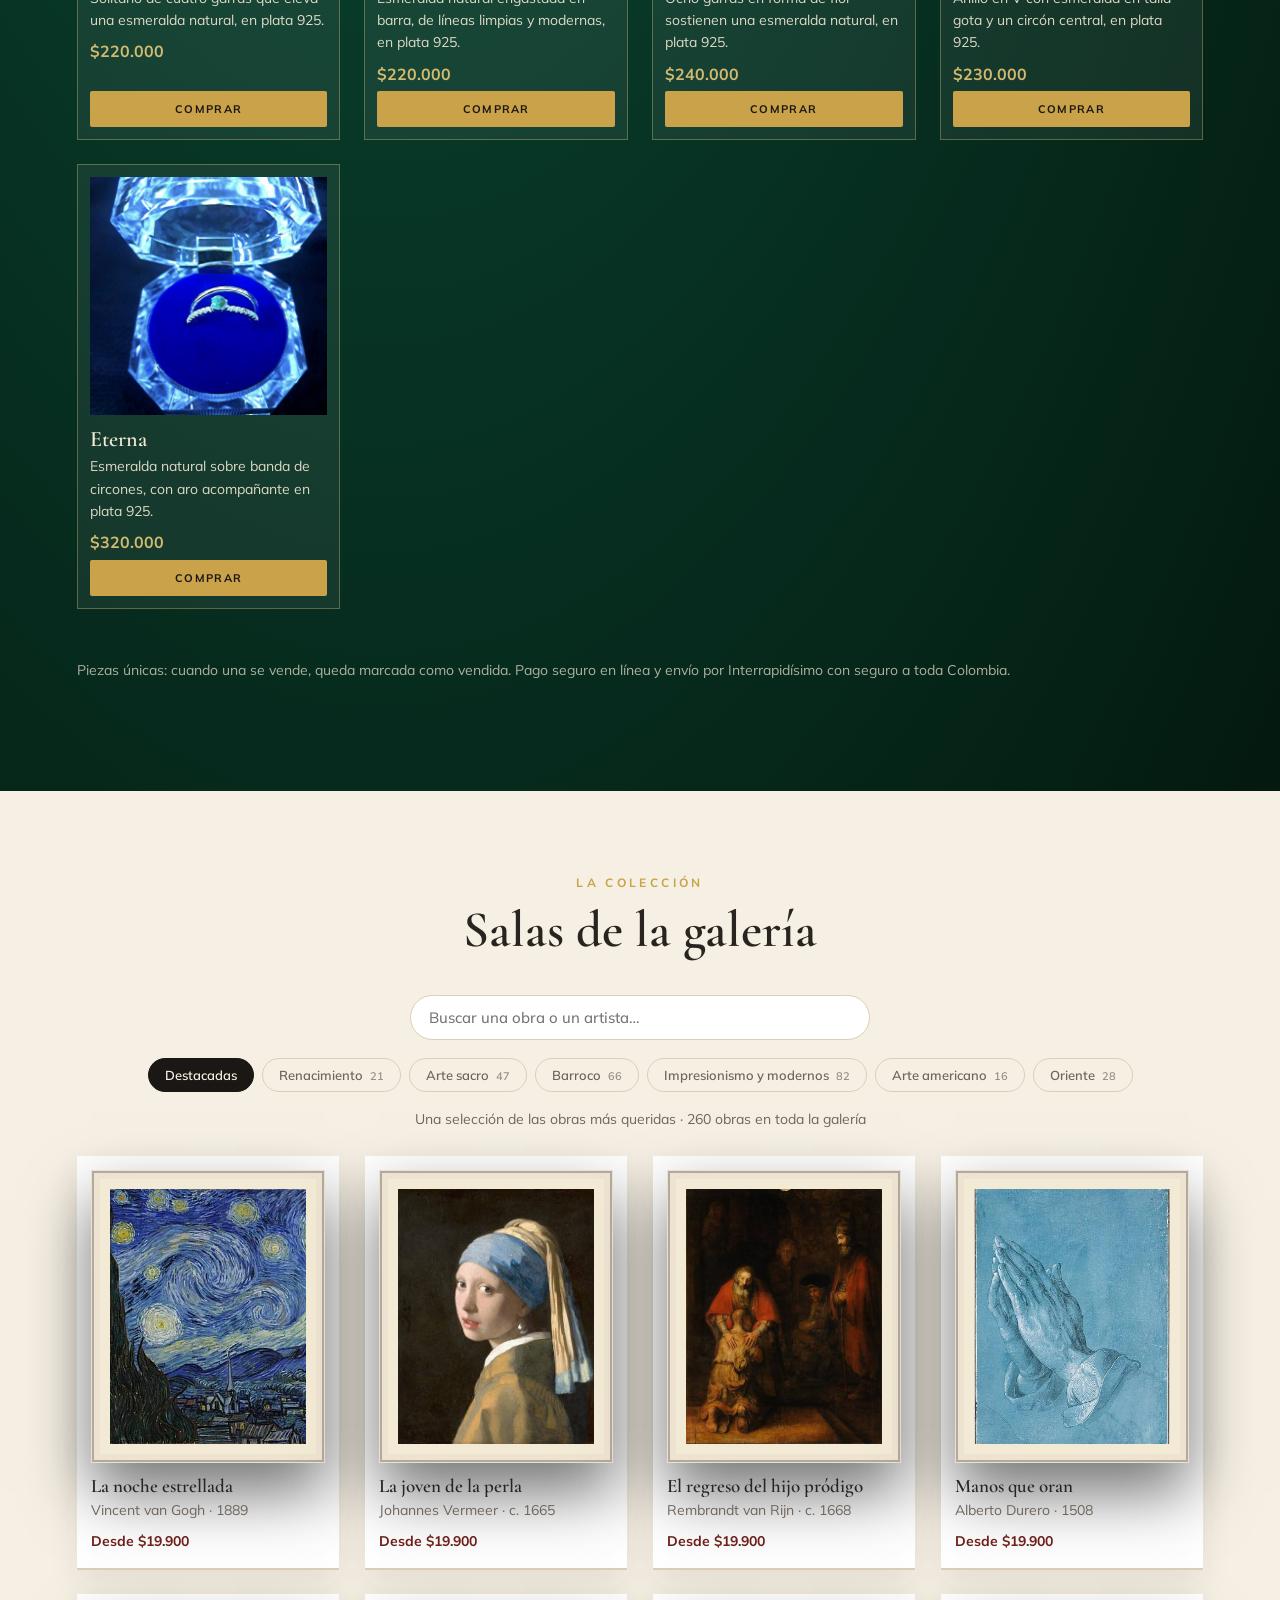
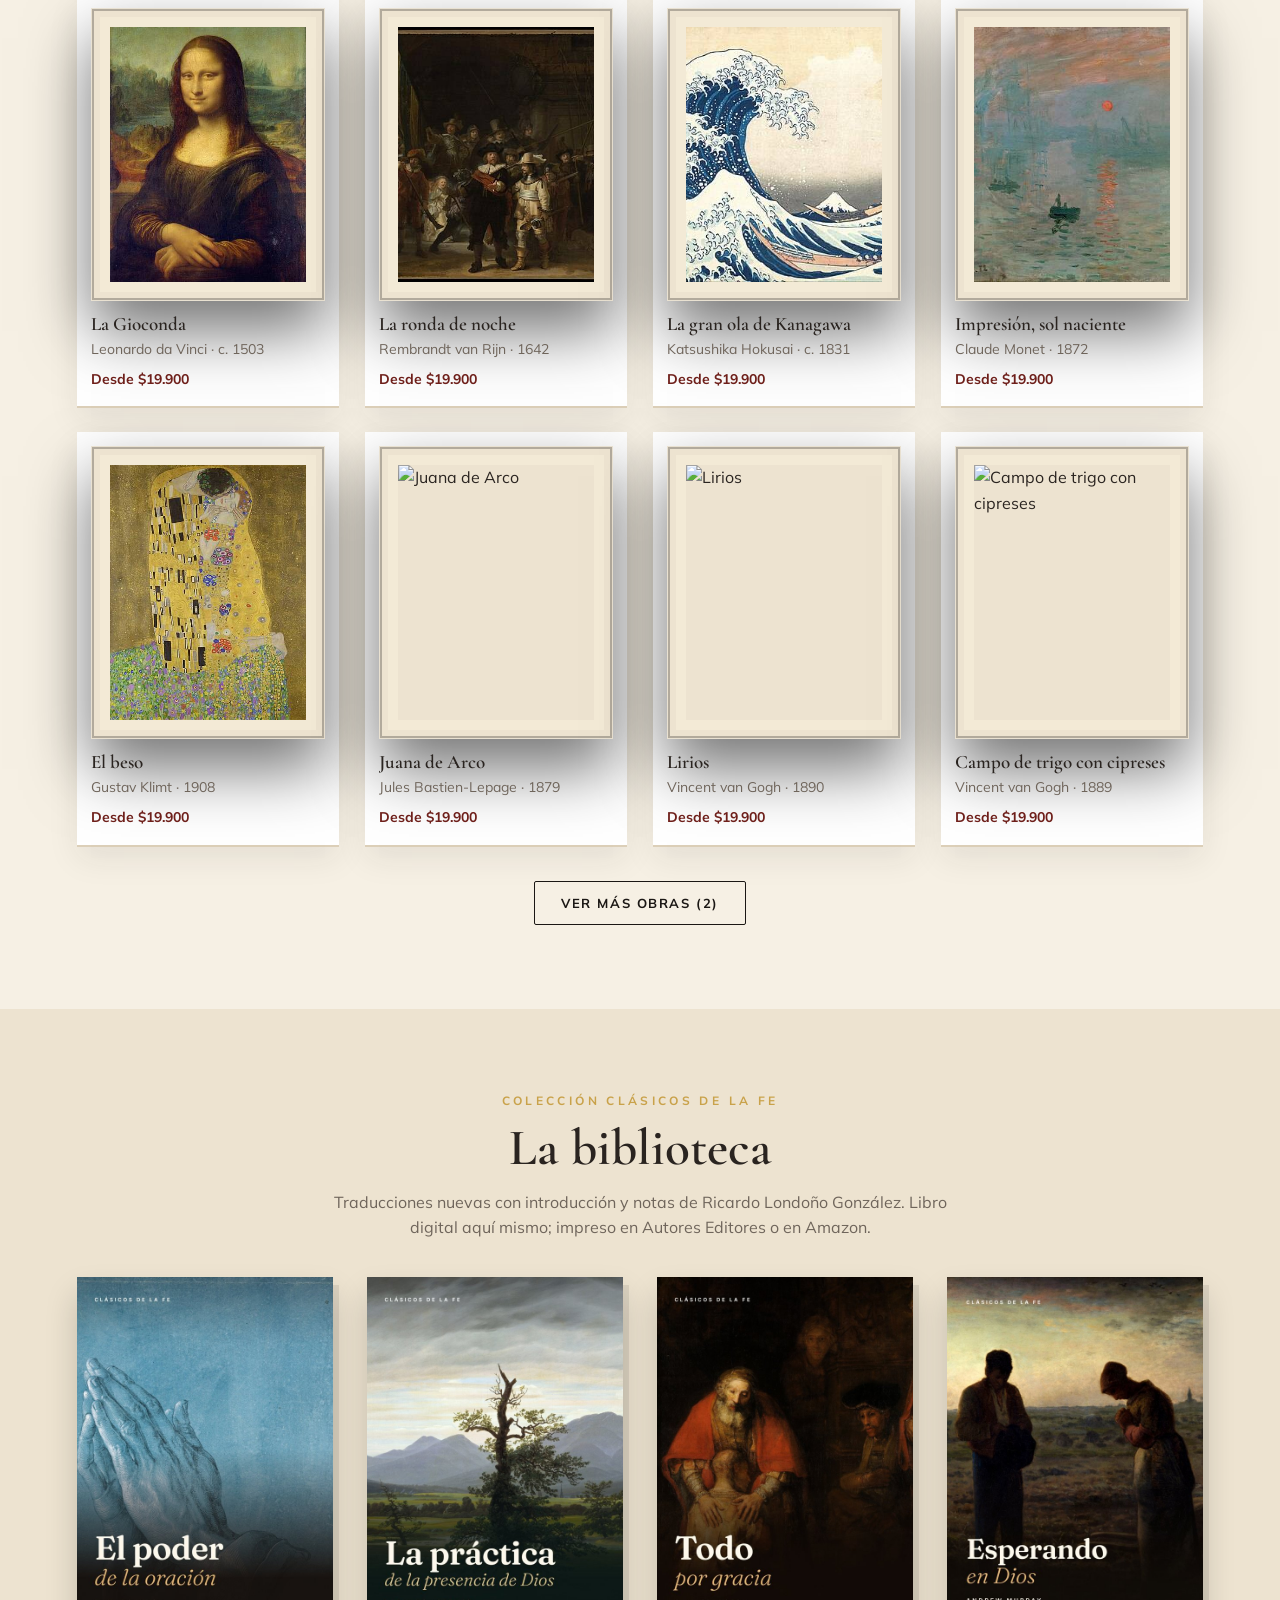
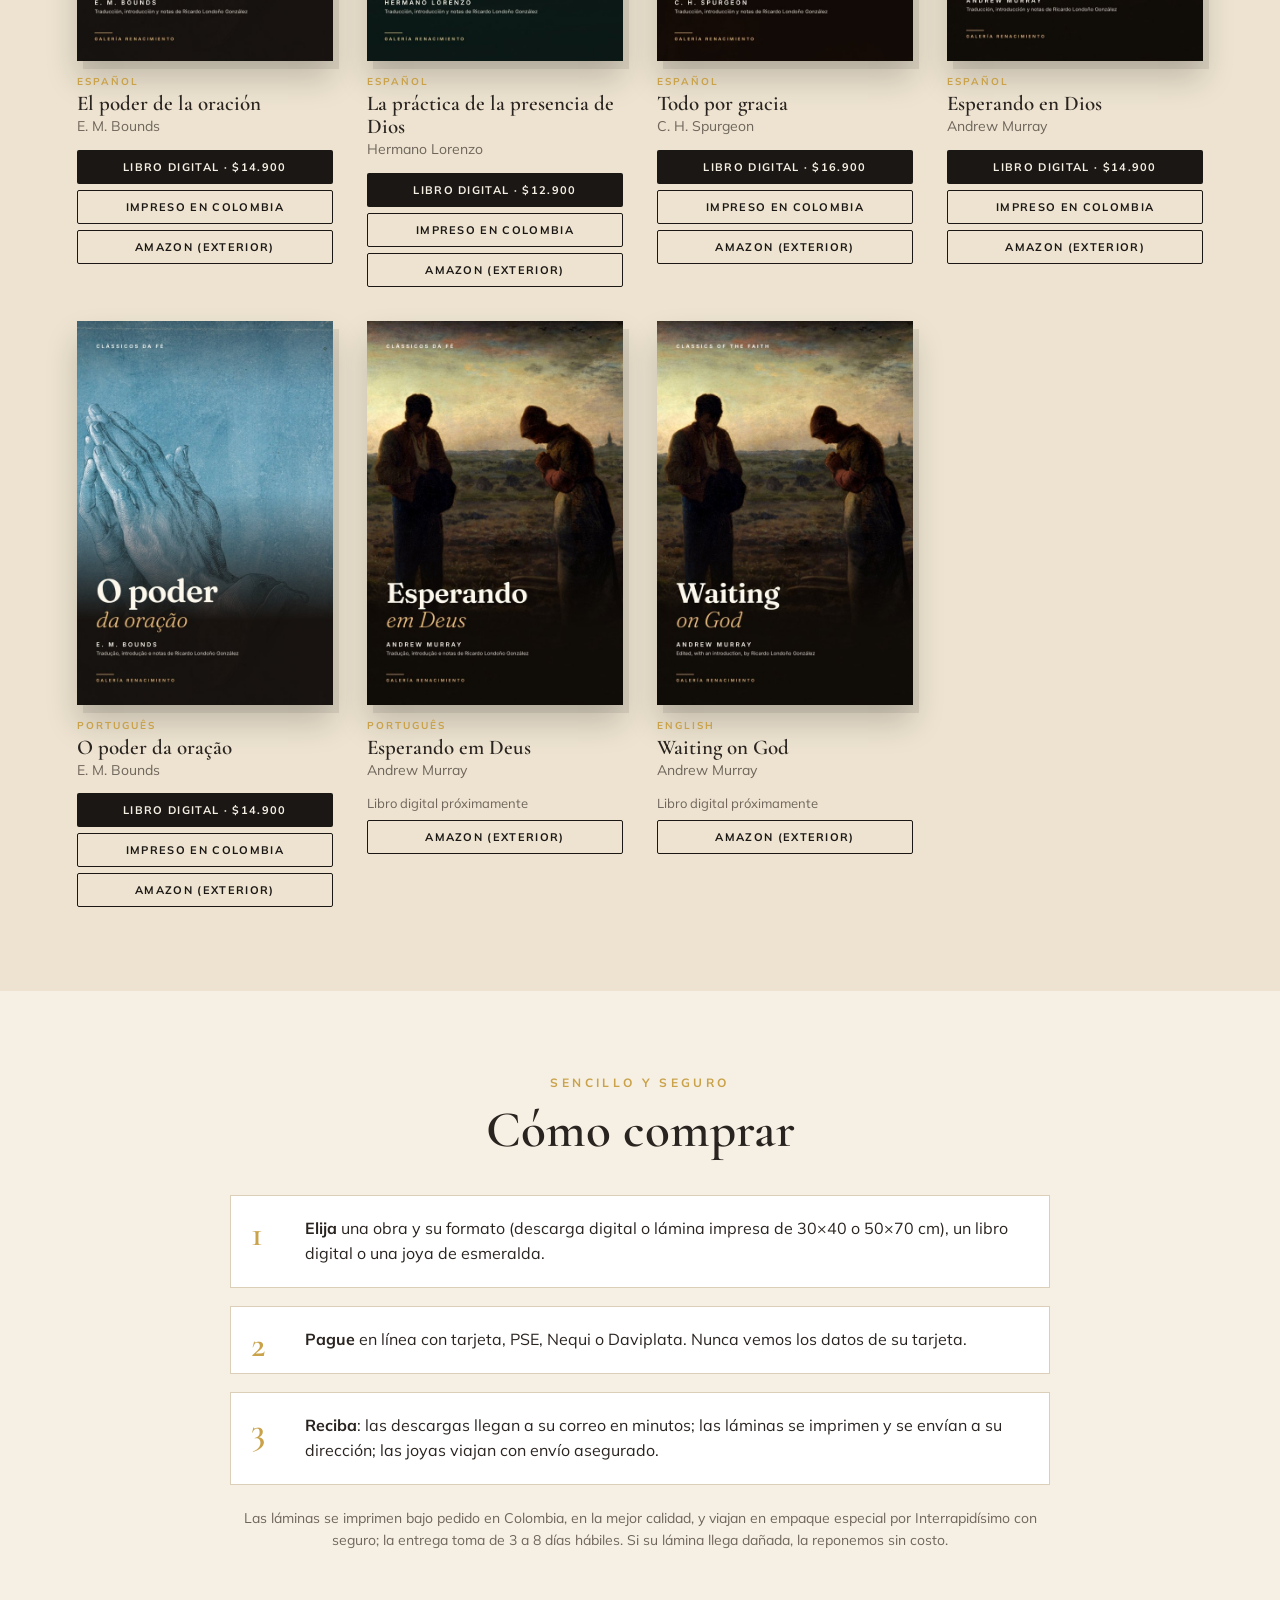
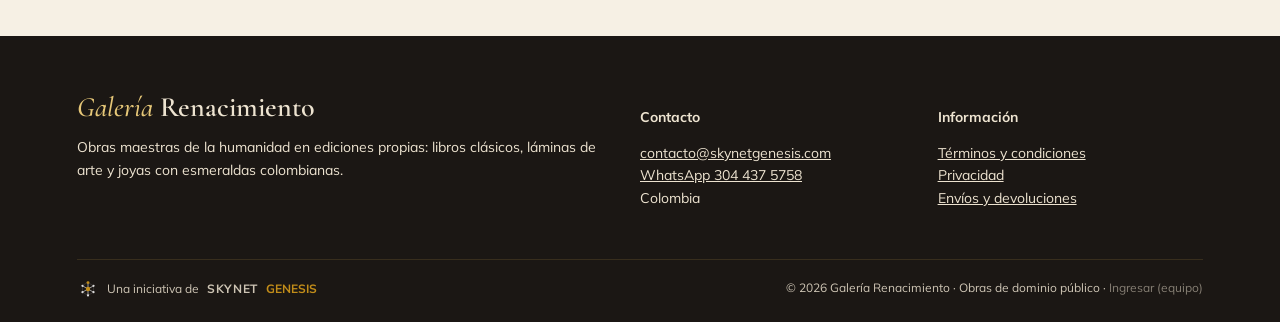
==== commit 84c03338: "Versión nueva de app.js" ====
--- a/index.html
+++ b/index.html
@@ -101,6 +101,6 @@
 <div class="velo" id="velo" hidden></div>
 <div class="modal" id="modal" hidden role="dialog" aria-modal="true"></div>
 <aside class="cajon" id="cajon" hidden aria-label="Su pedido"></aside>
-<script src="app.js?v=7"></script>
+<script src="app.js?v=8"></script>
 </body>
 </html>
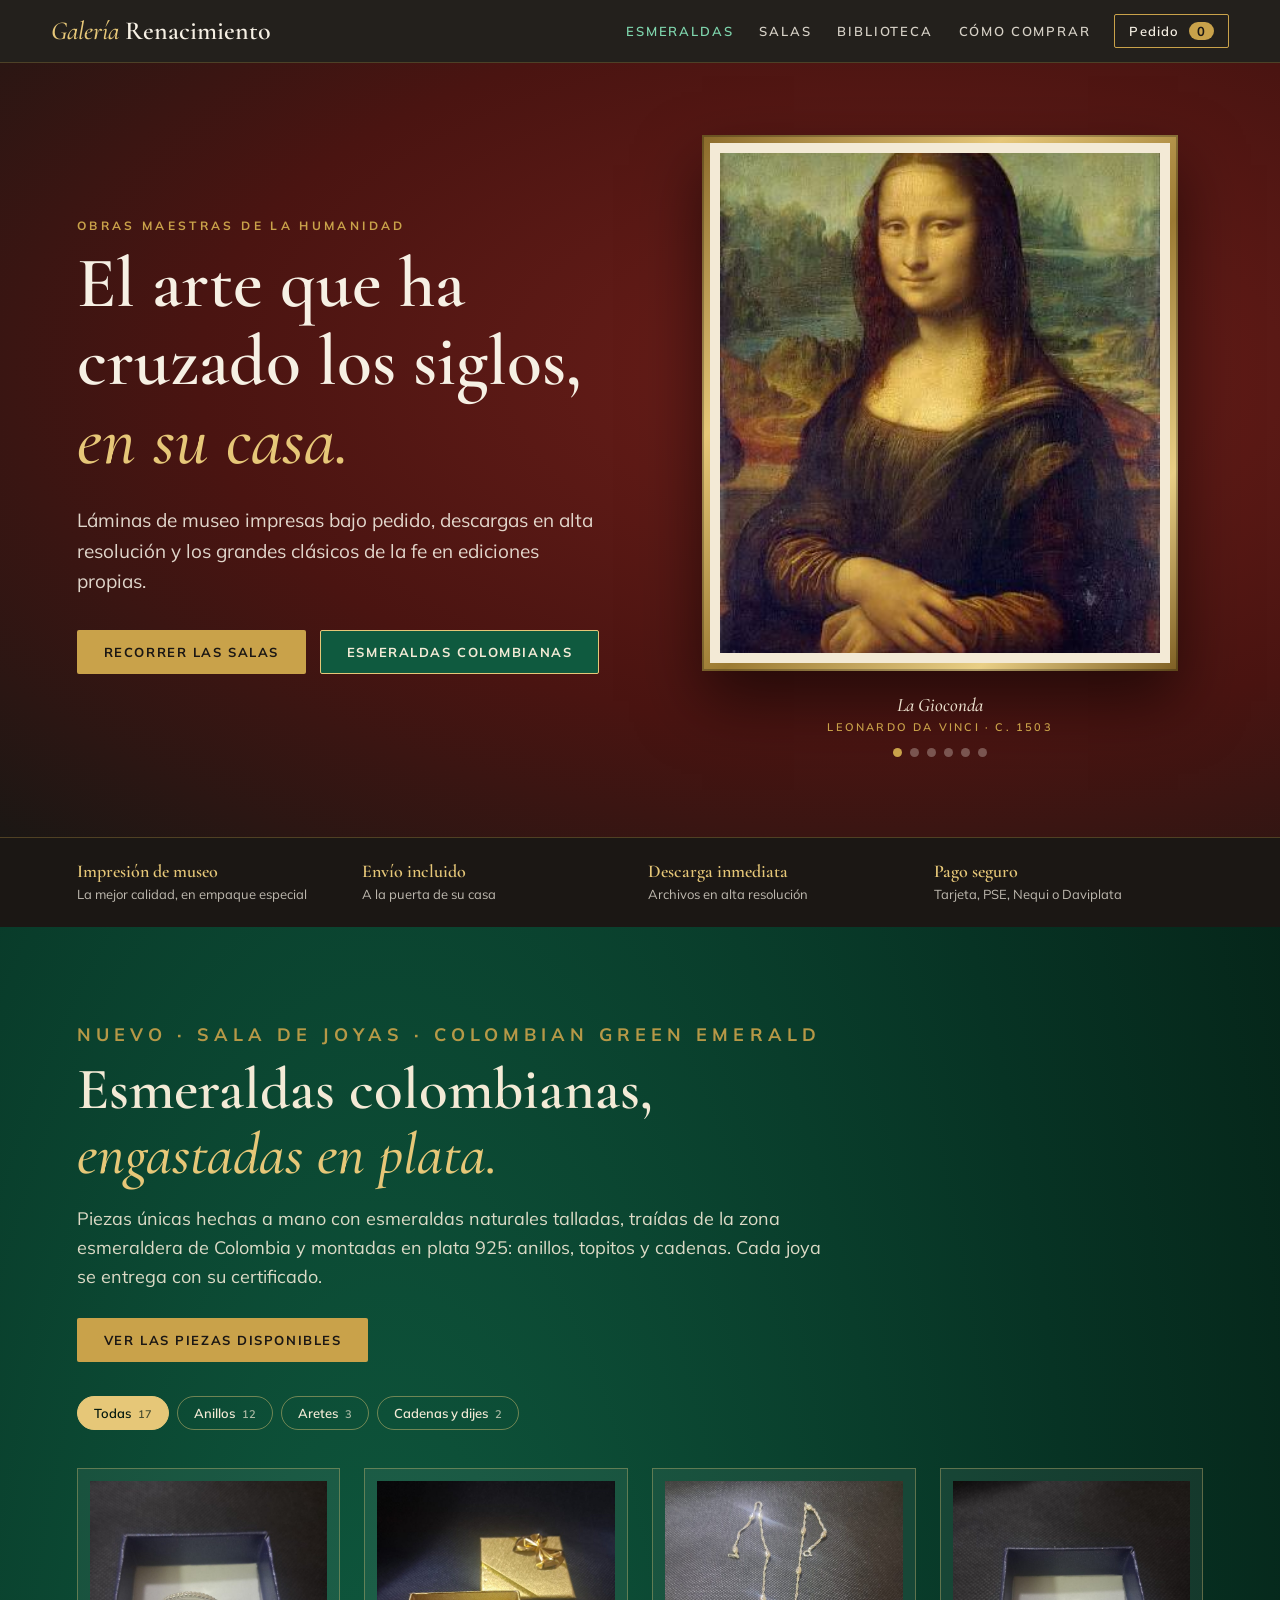
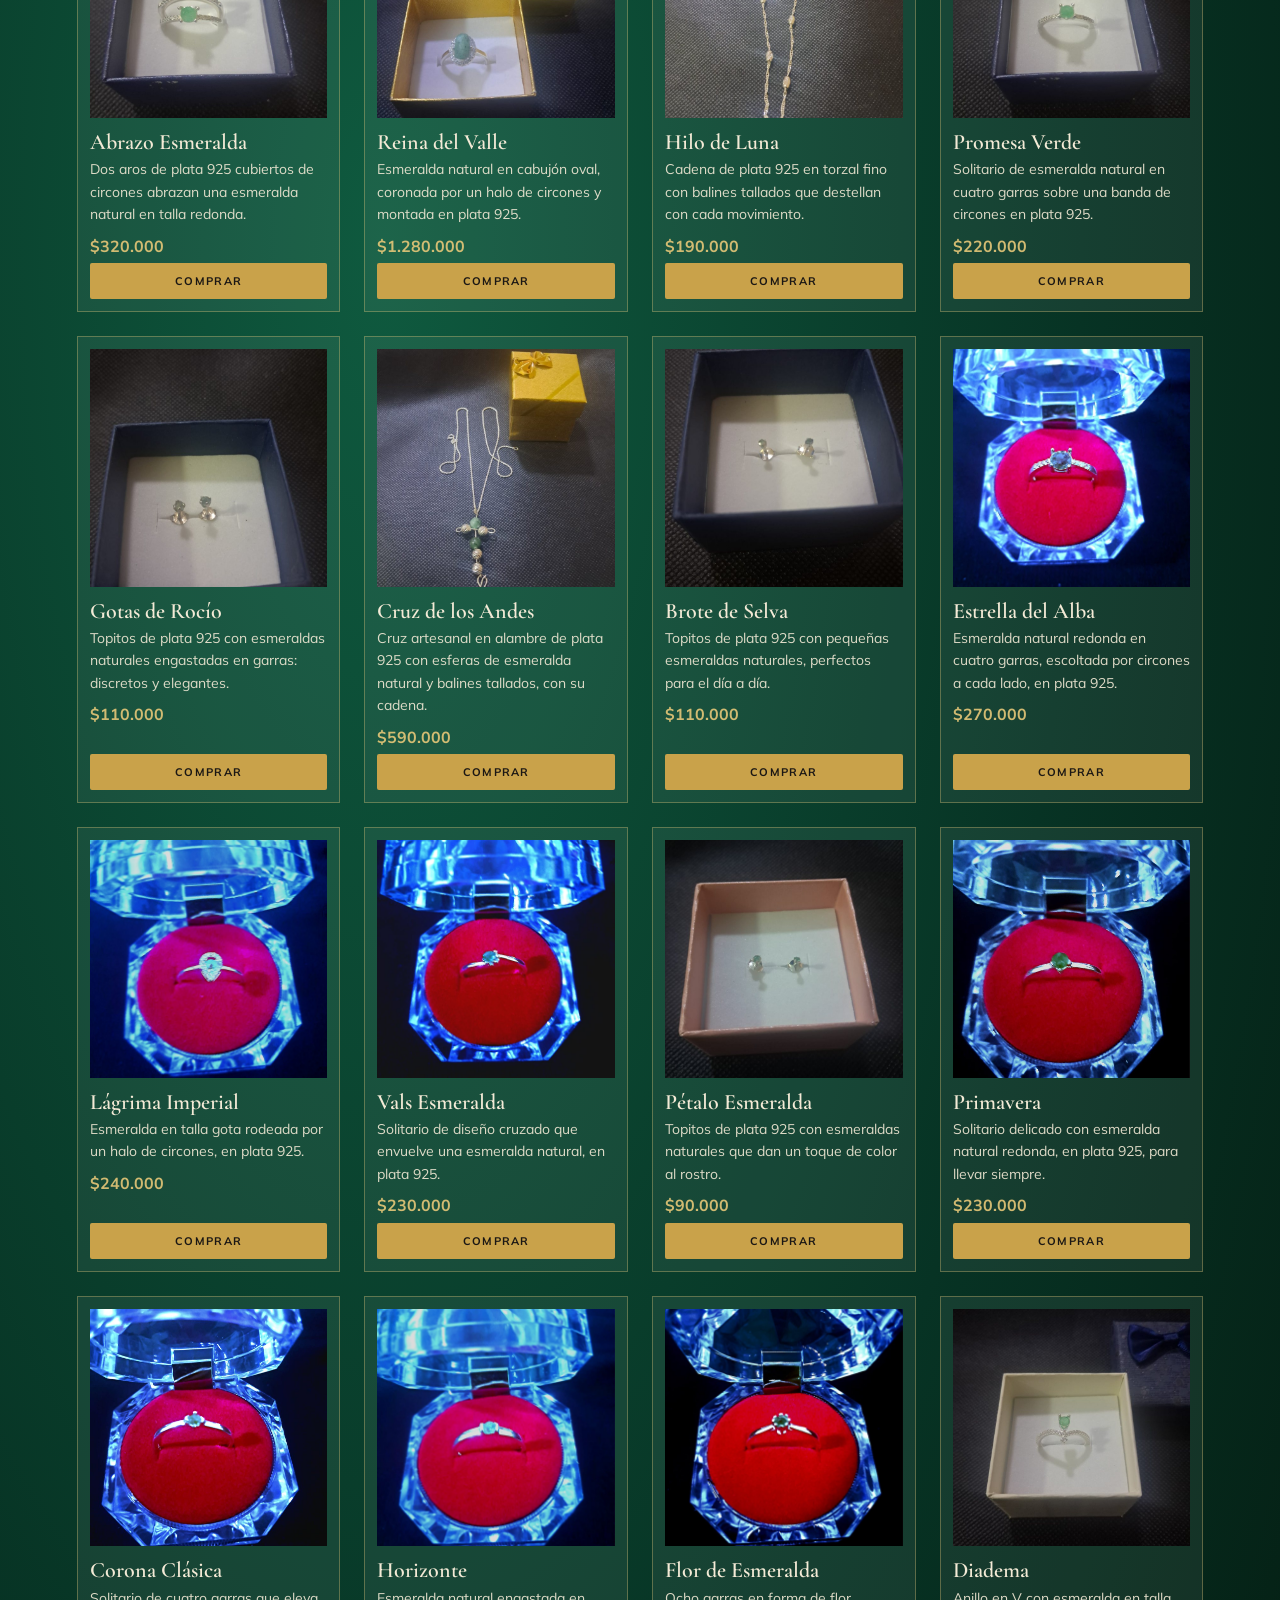
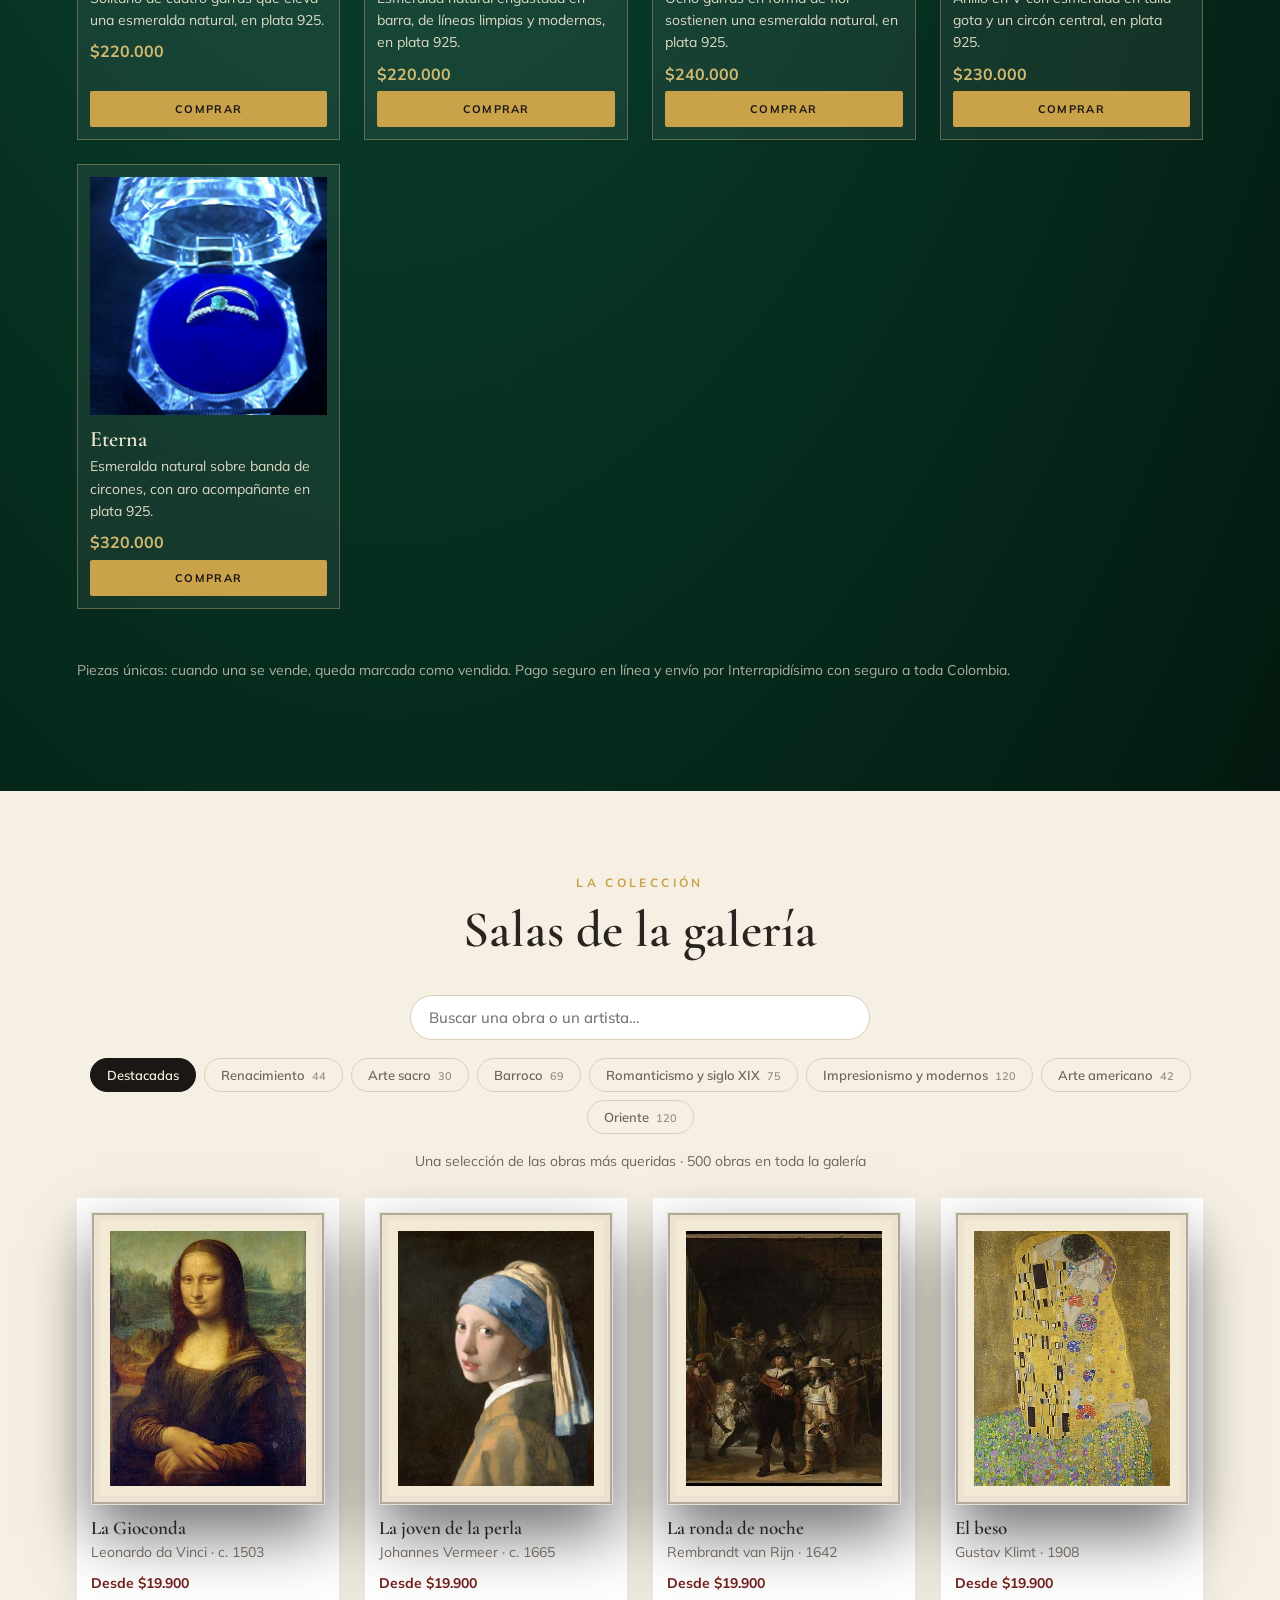
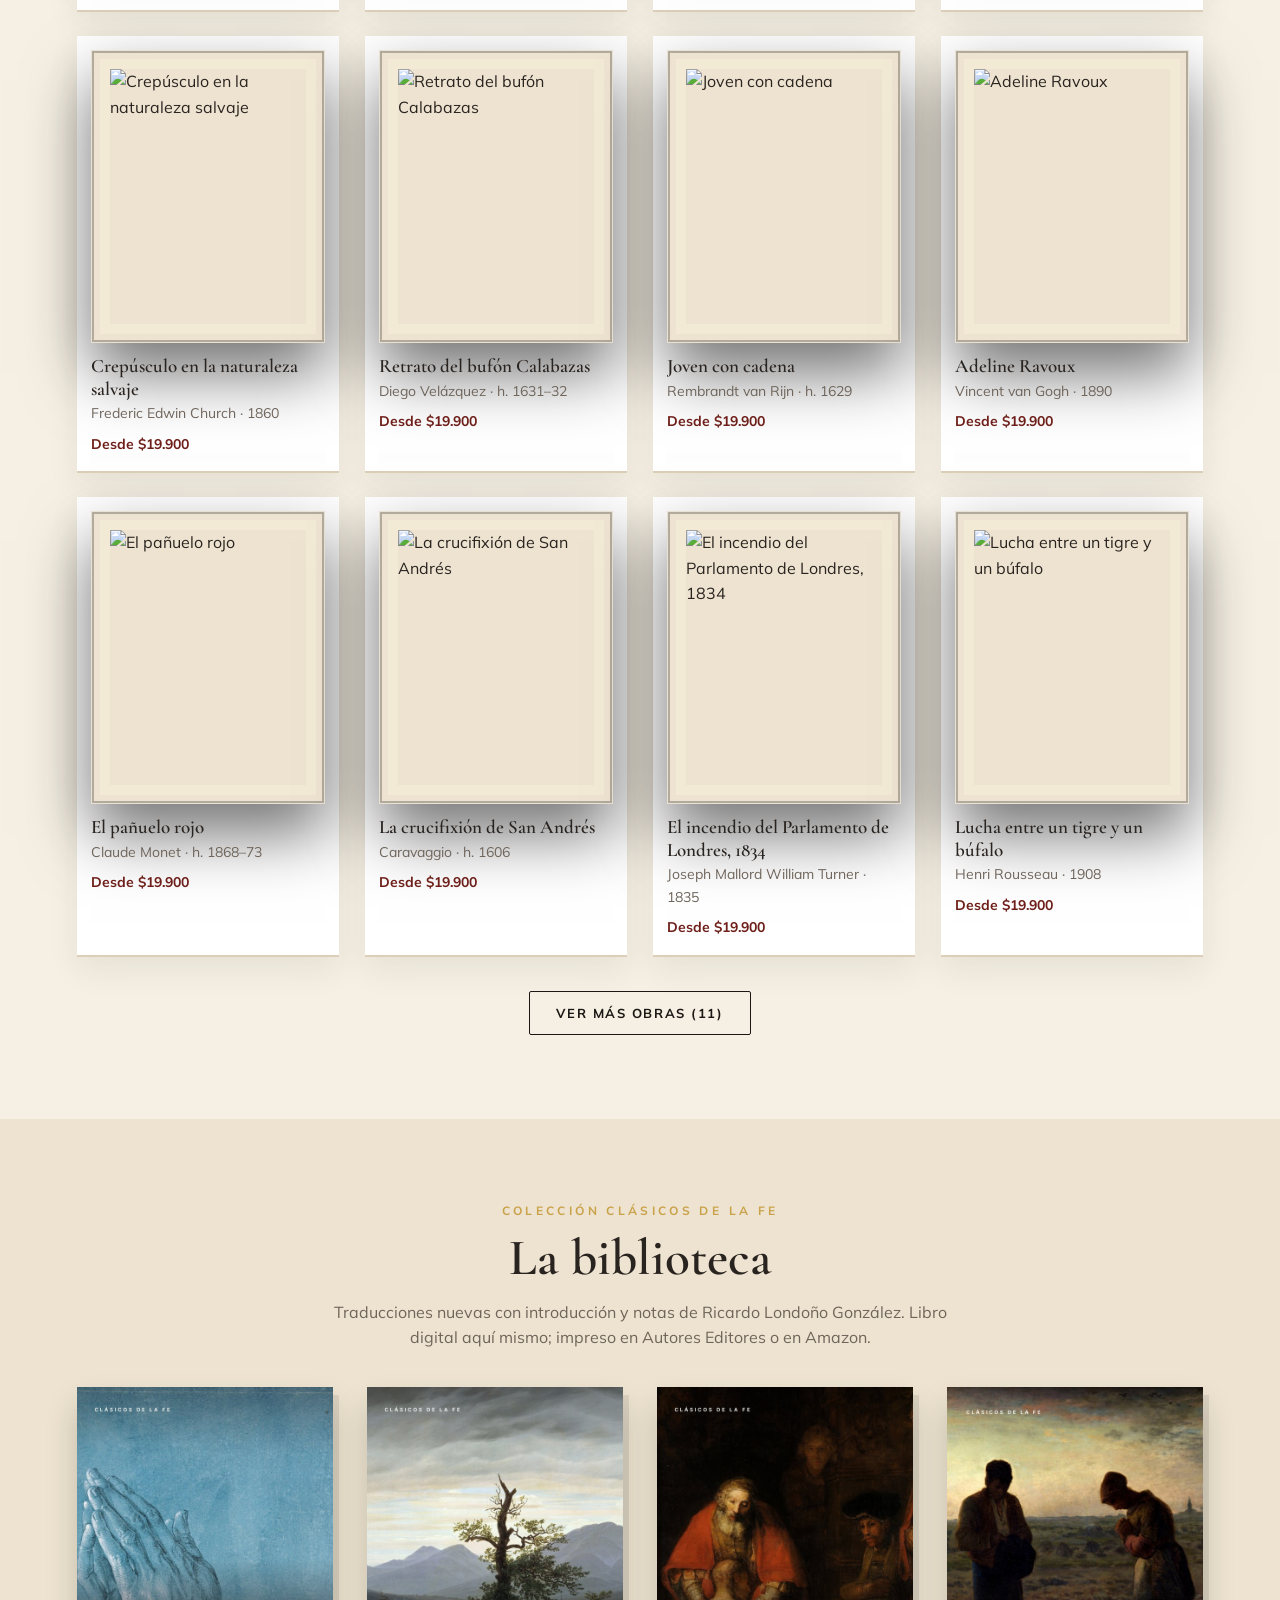
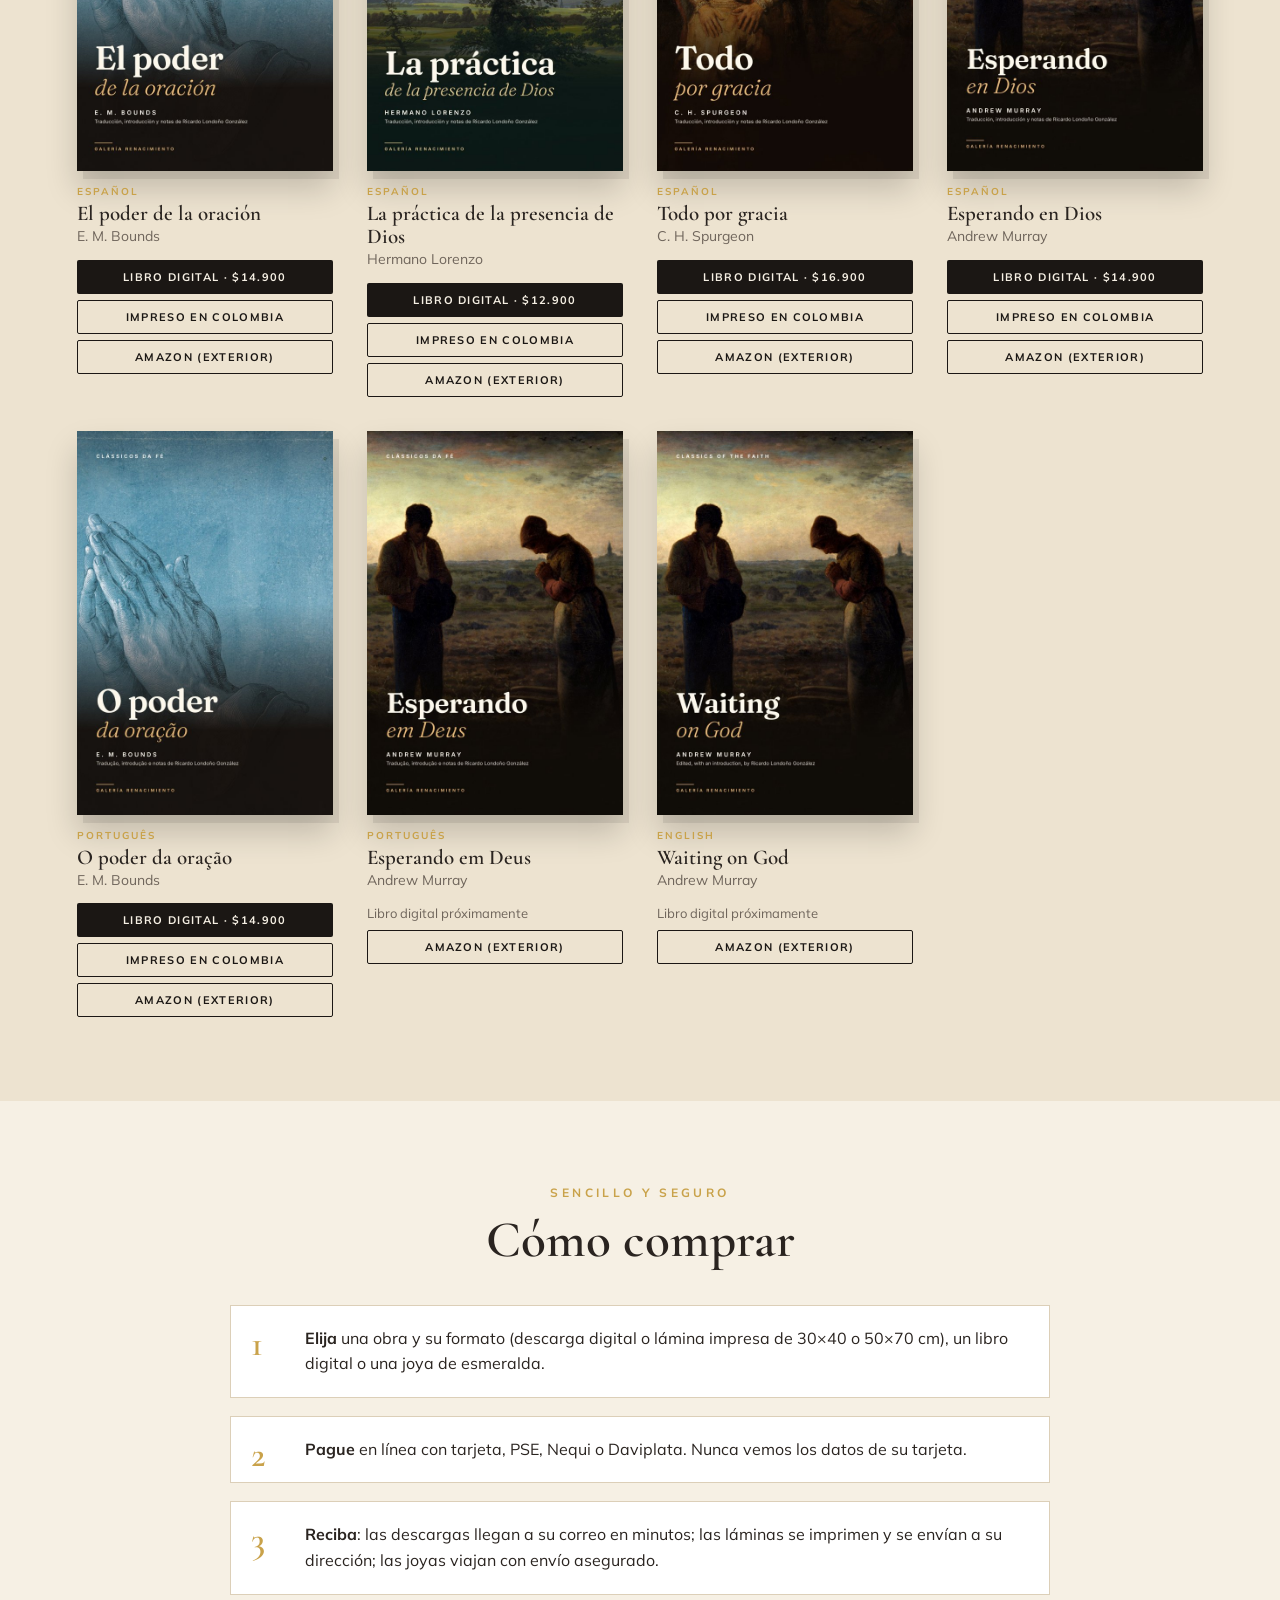
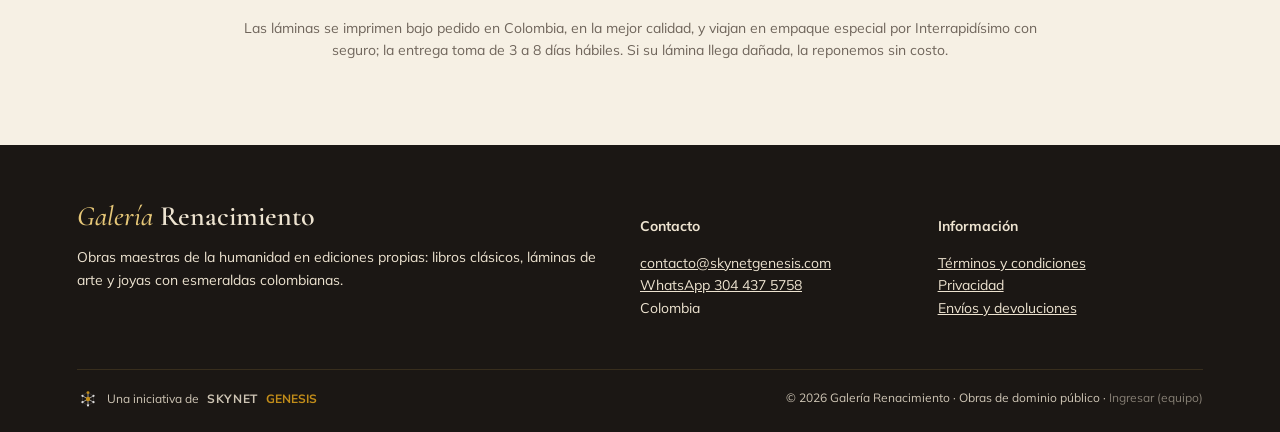
==== commit 3ac91468: "app.js v9" ====
--- a/index.html
+++ b/index.html
@@ -101,6 +101,6 @@
 <div class="velo" id="velo" hidden></div>
 <div class="modal" id="modal" hidden role="dialog" aria-modal="true"></div>
 <aside class="cajon" id="cajon" hidden aria-label="Su pedido"></aside>
-<script src="app.js?v=8"></script>
+<script src="app.js?v=9"></script>
 </body>
 </html>
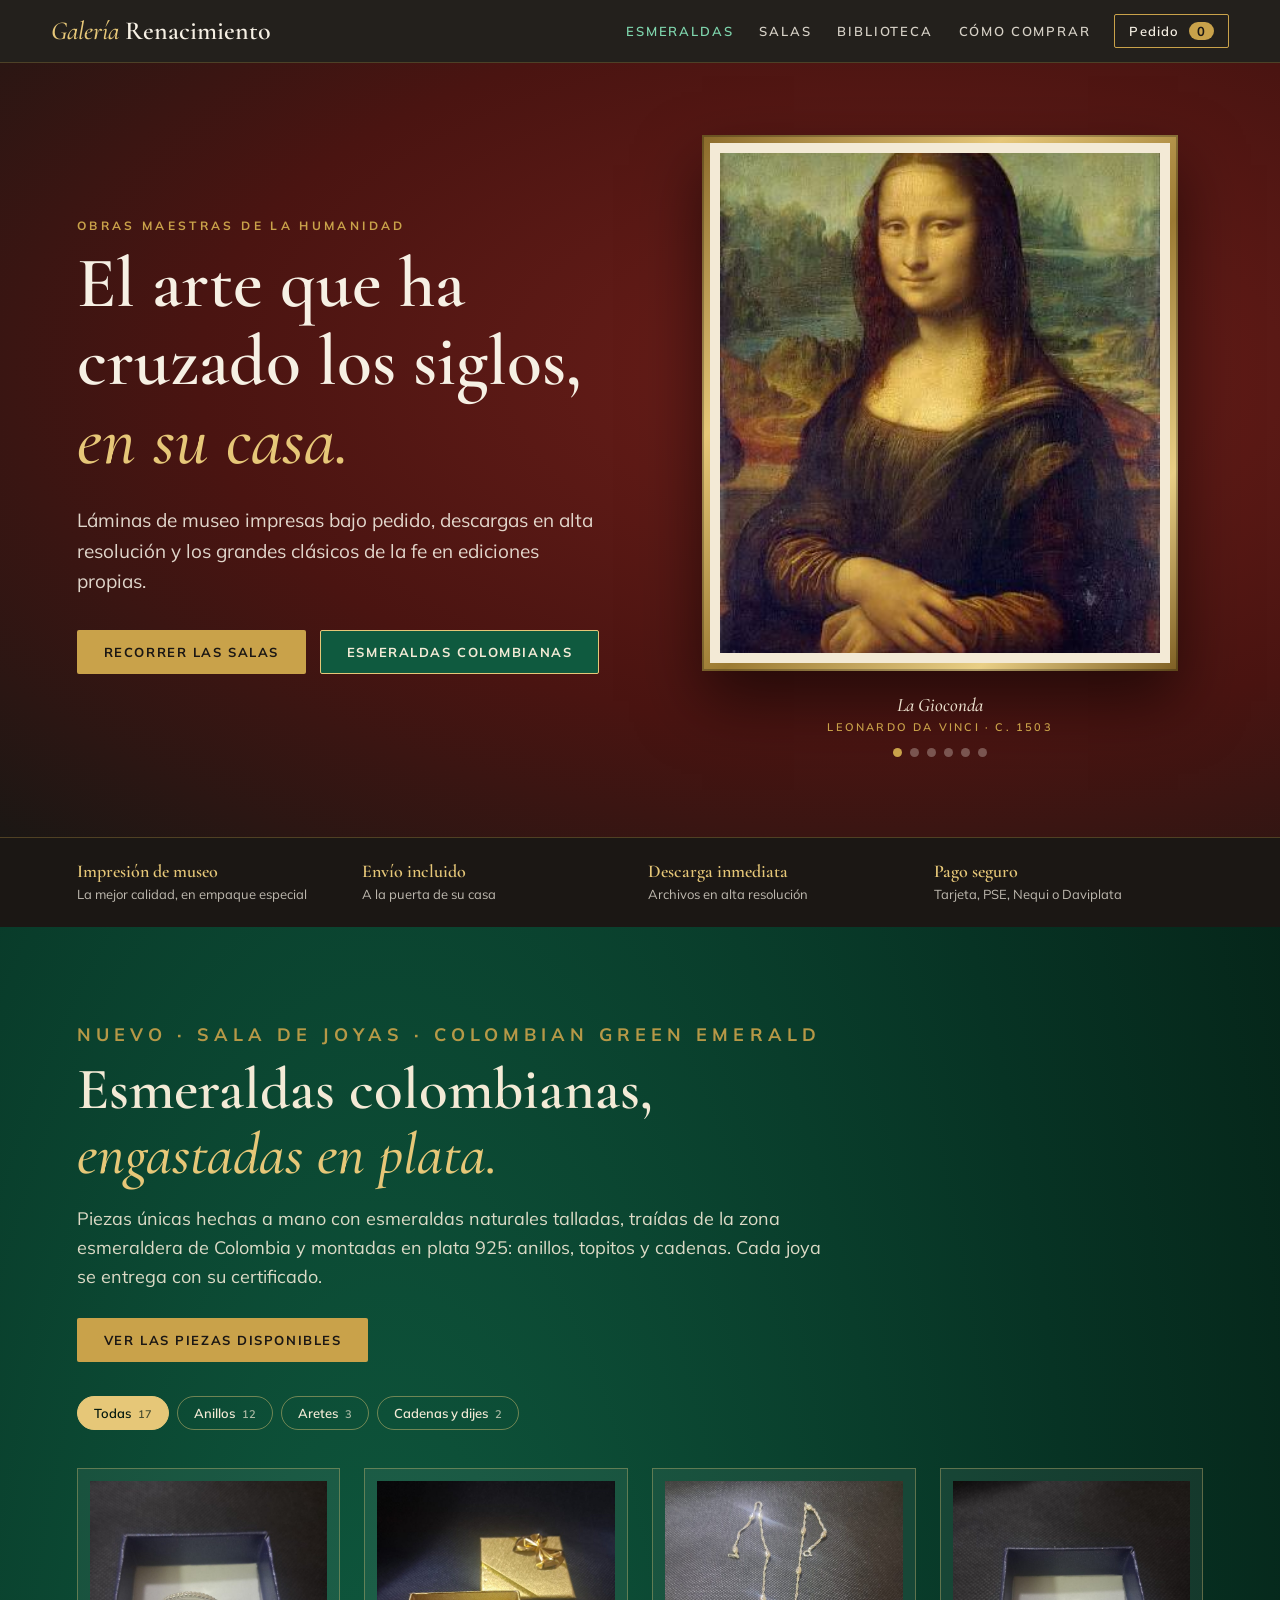
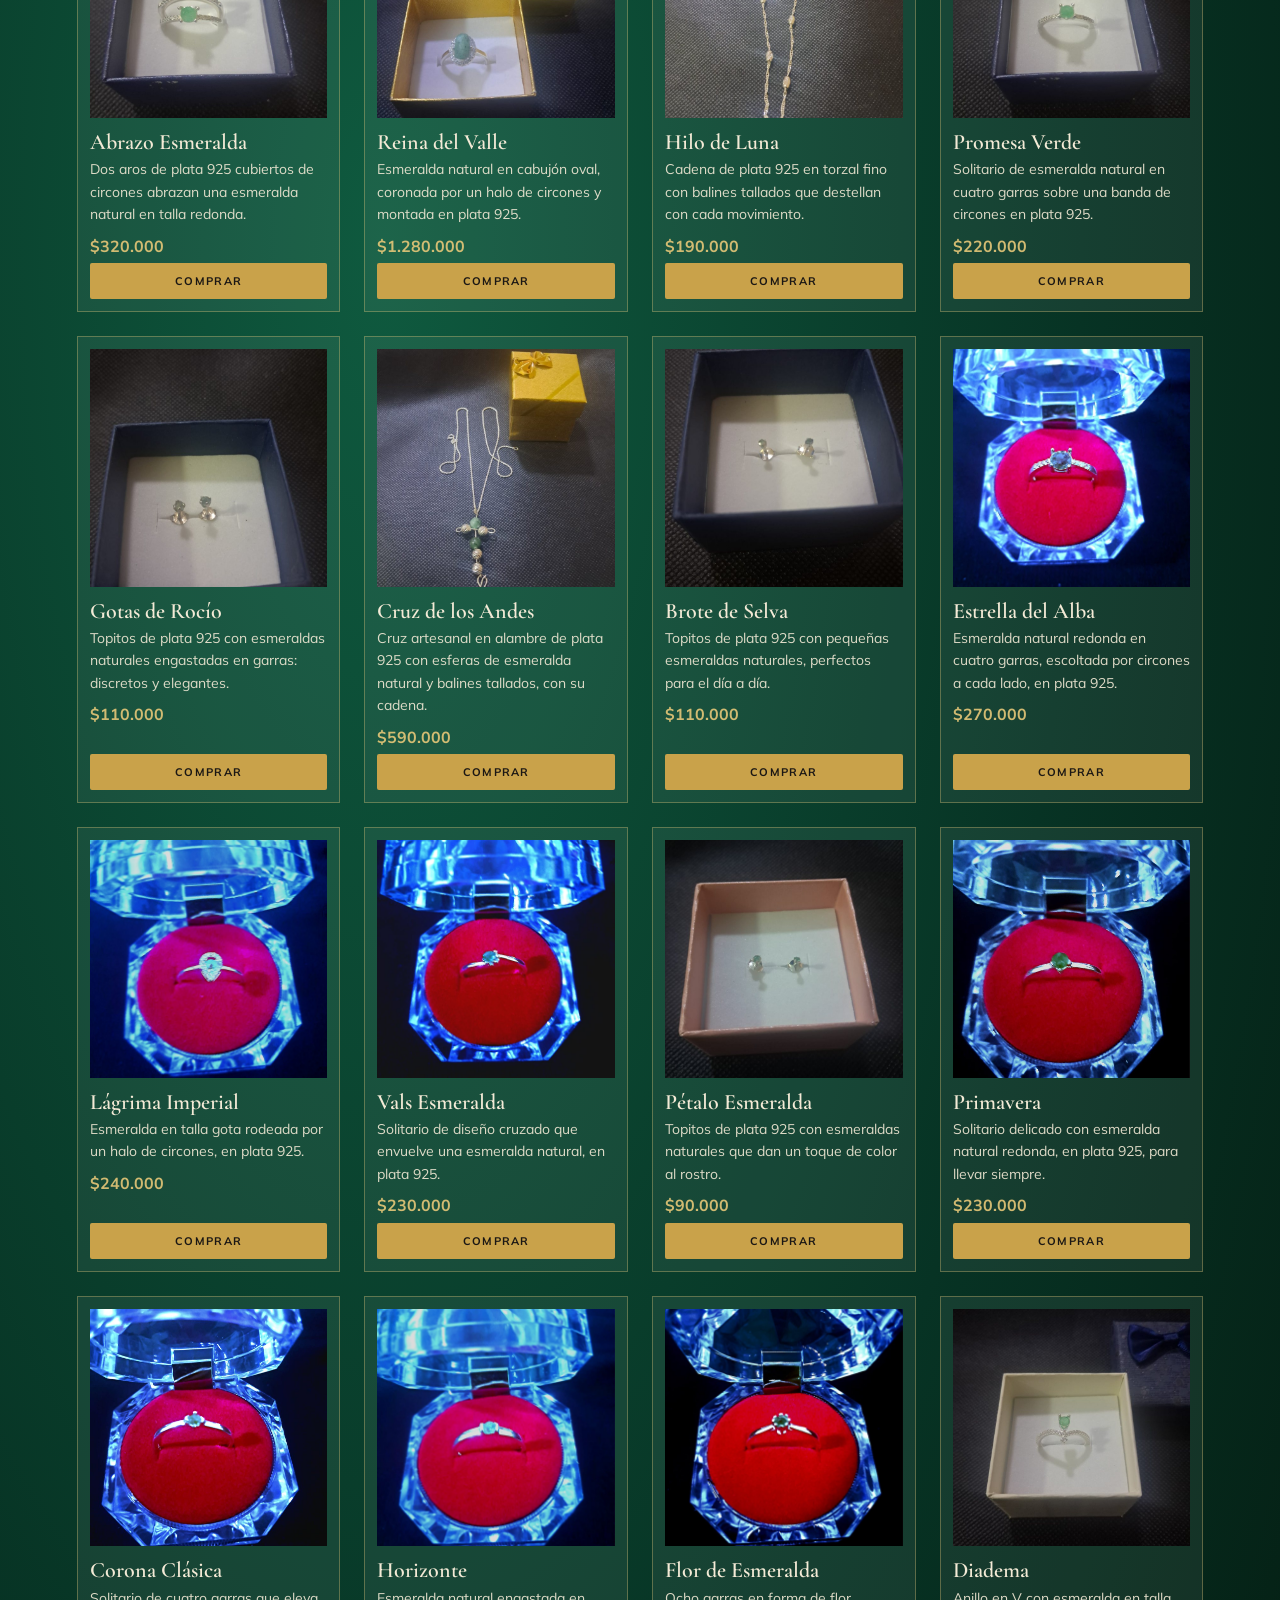
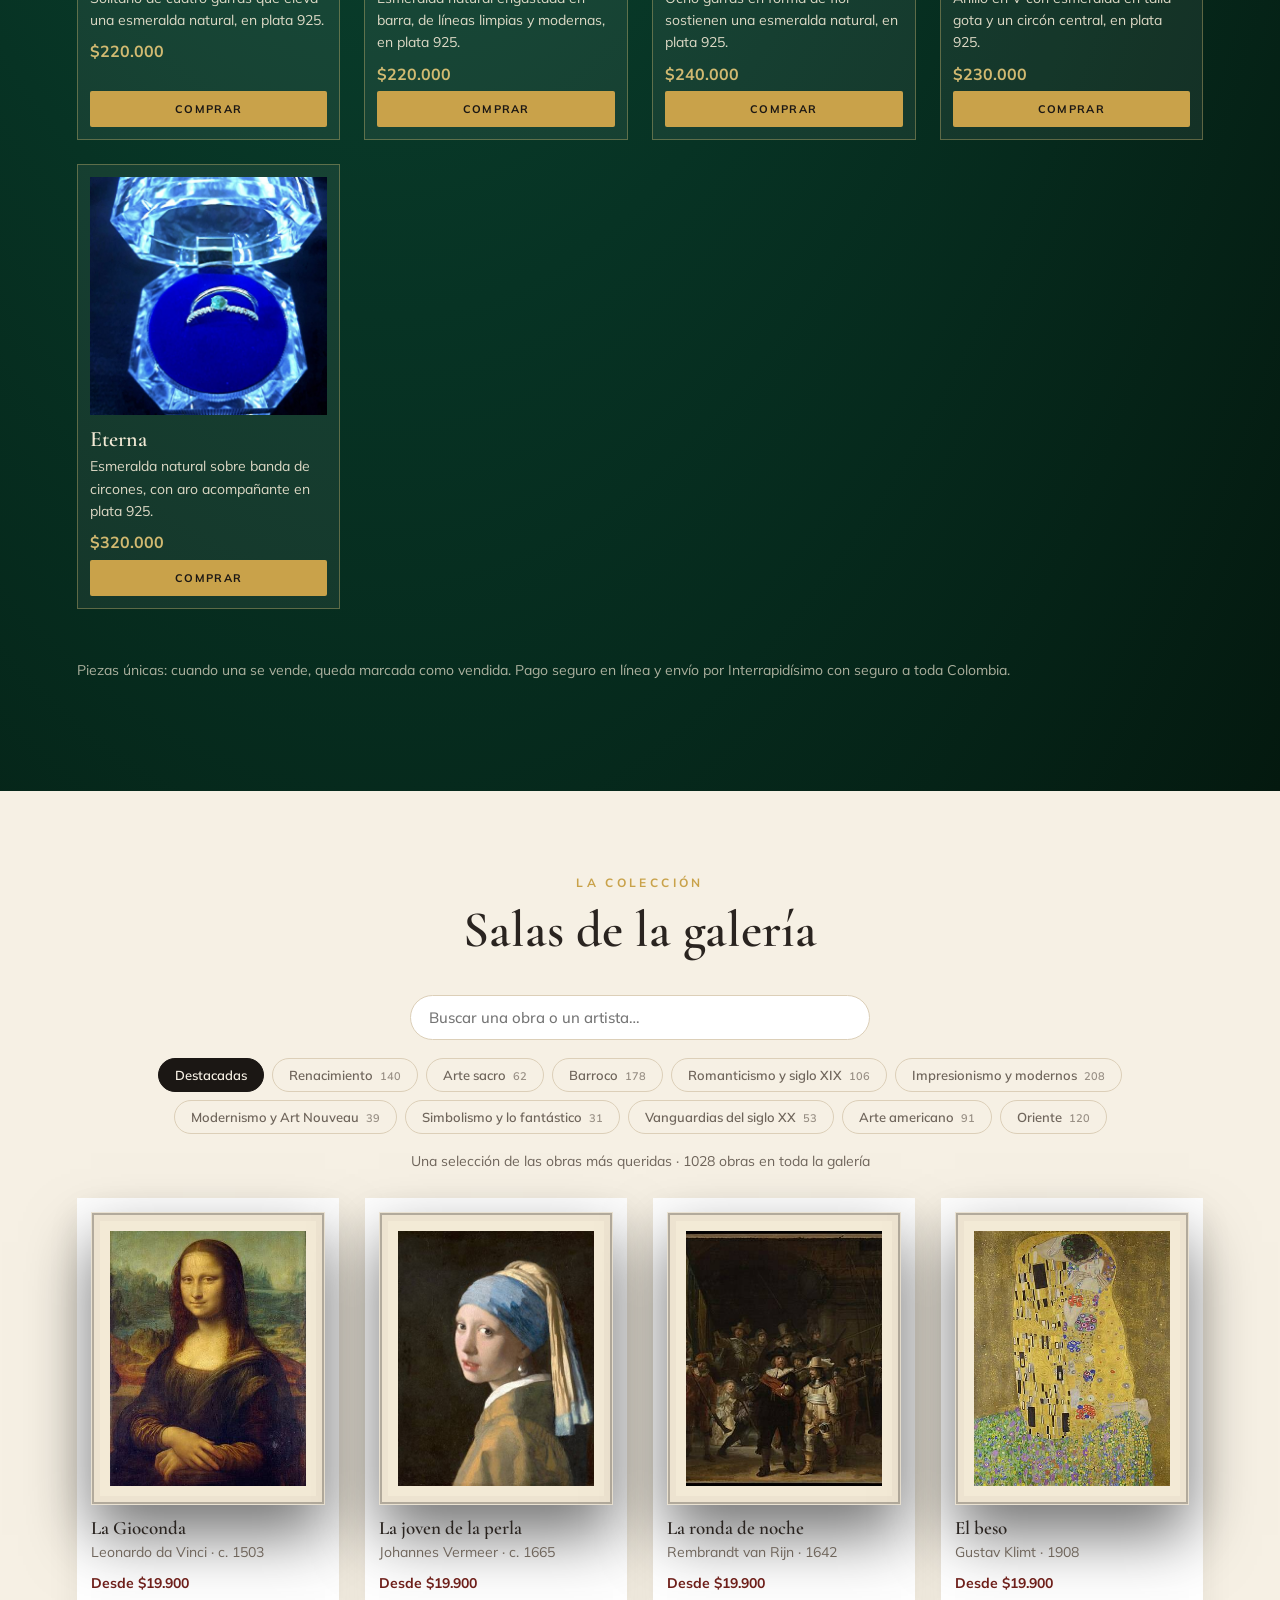
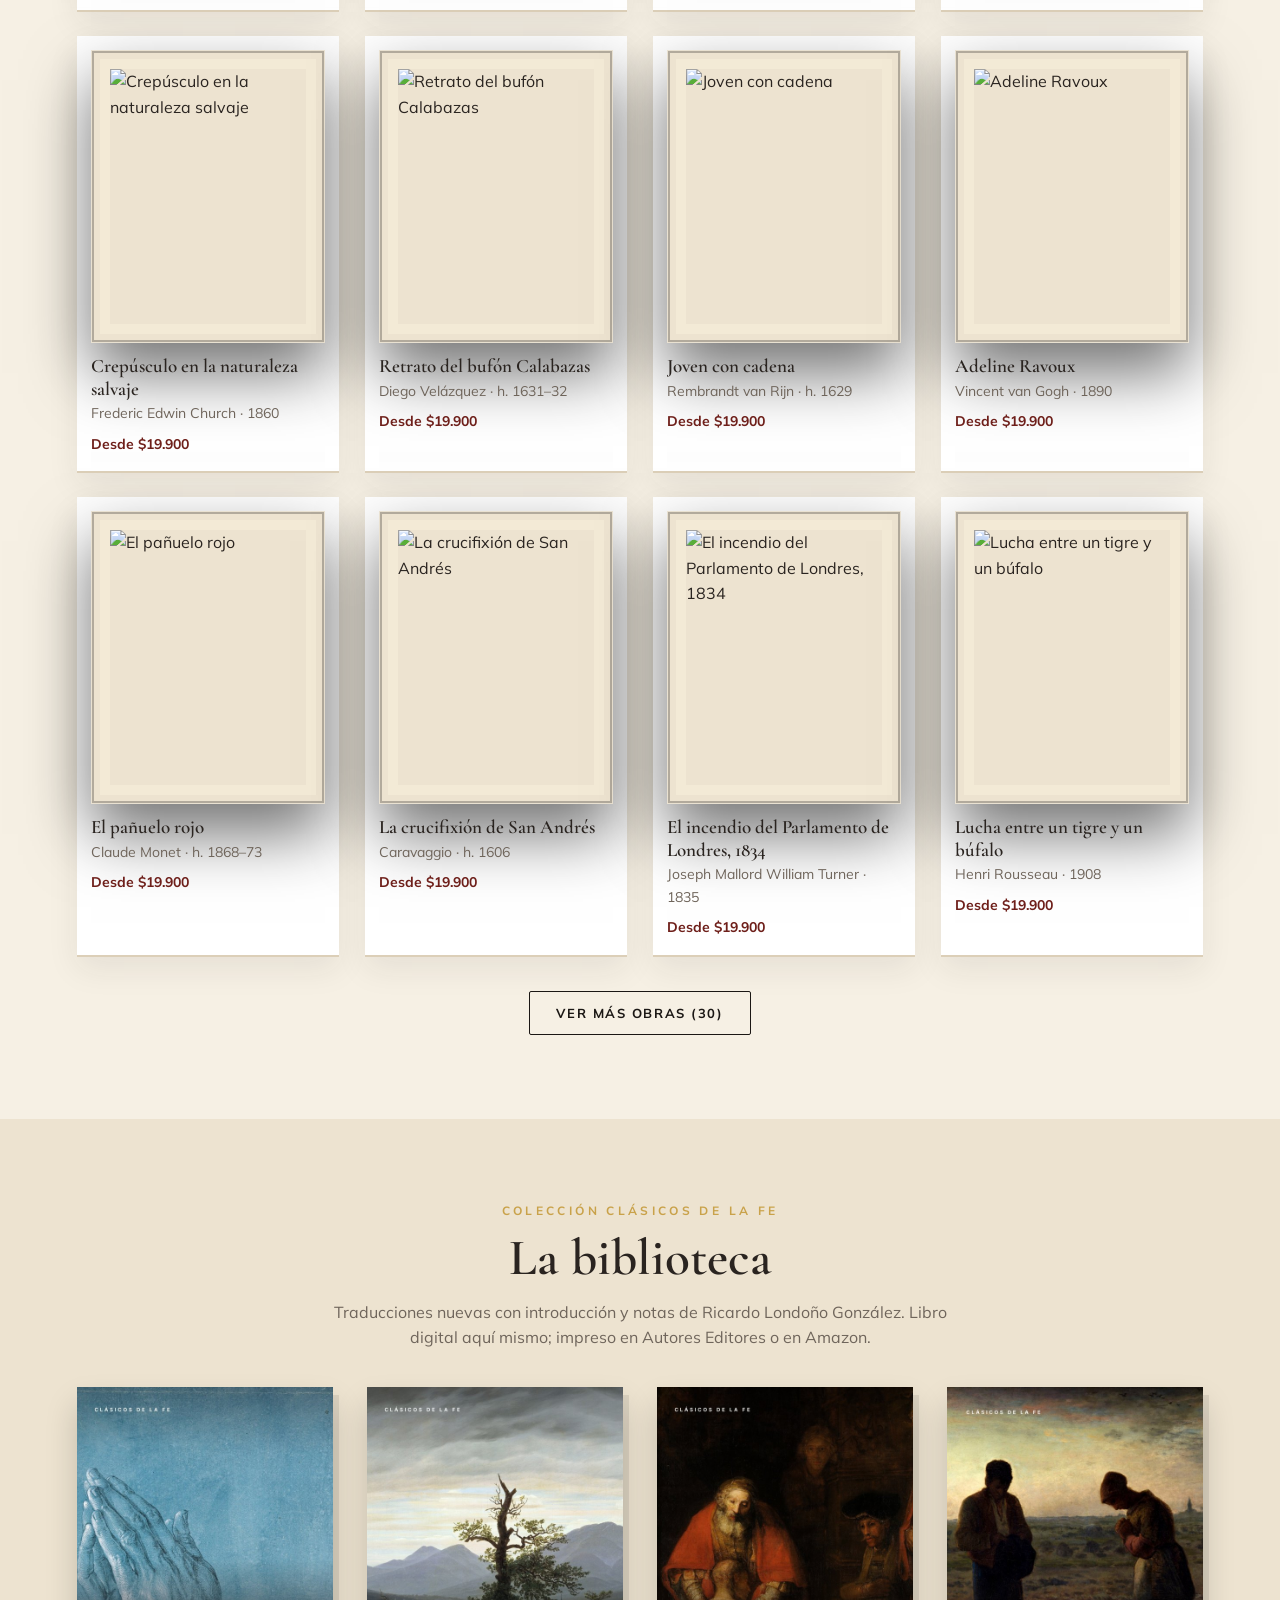
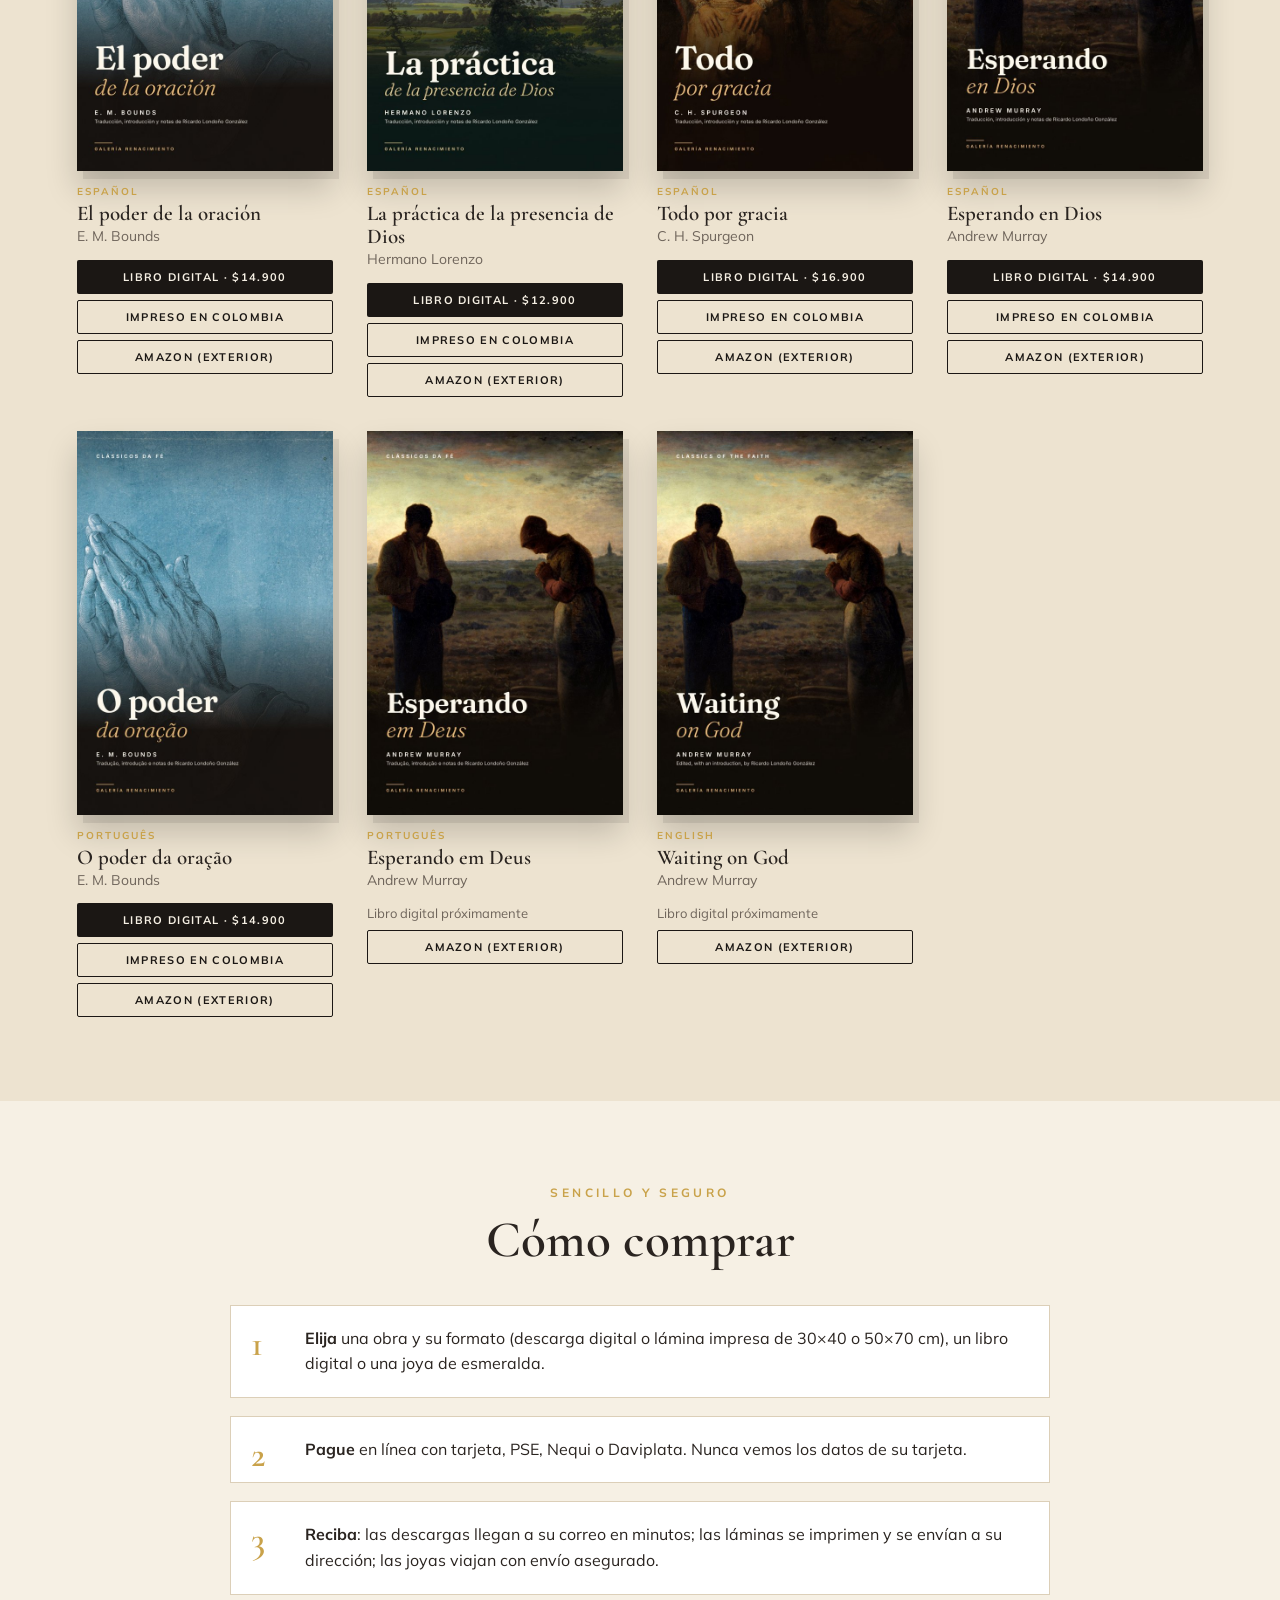
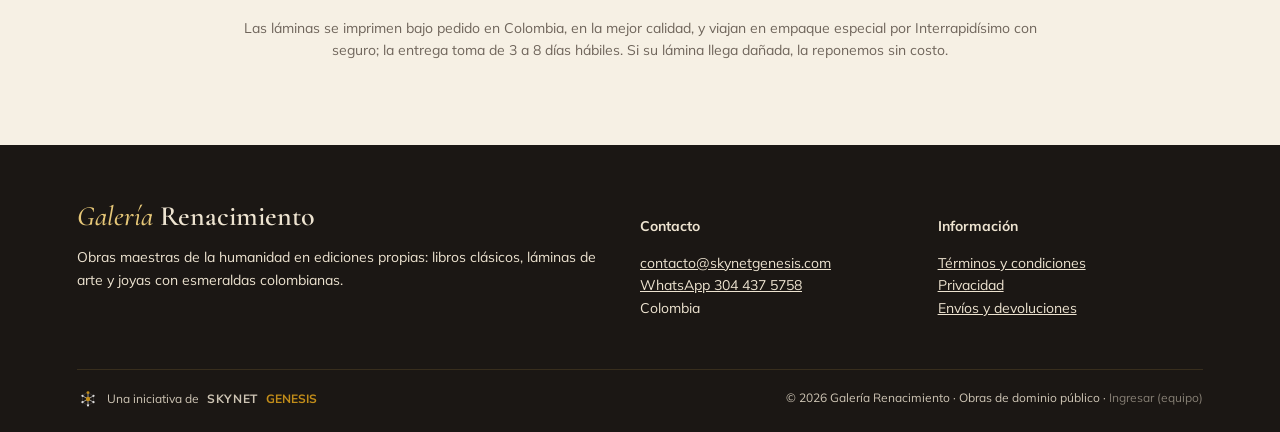
==== commit 45a39003: "app.js v10" ====
--- a/index.html
+++ b/index.html
@@ -101,6 +101,6 @@
 <div class="velo" id="velo" hidden></div>
 <div class="modal" id="modal" hidden role="dialog" aria-modal="true"></div>
 <aside class="cajon" id="cajon" hidden aria-label="Su pedido"></aside>
-<script src="app.js?v=9"></script>
+<script src="app.js?v=10"></script>
 </body>
 </html>
